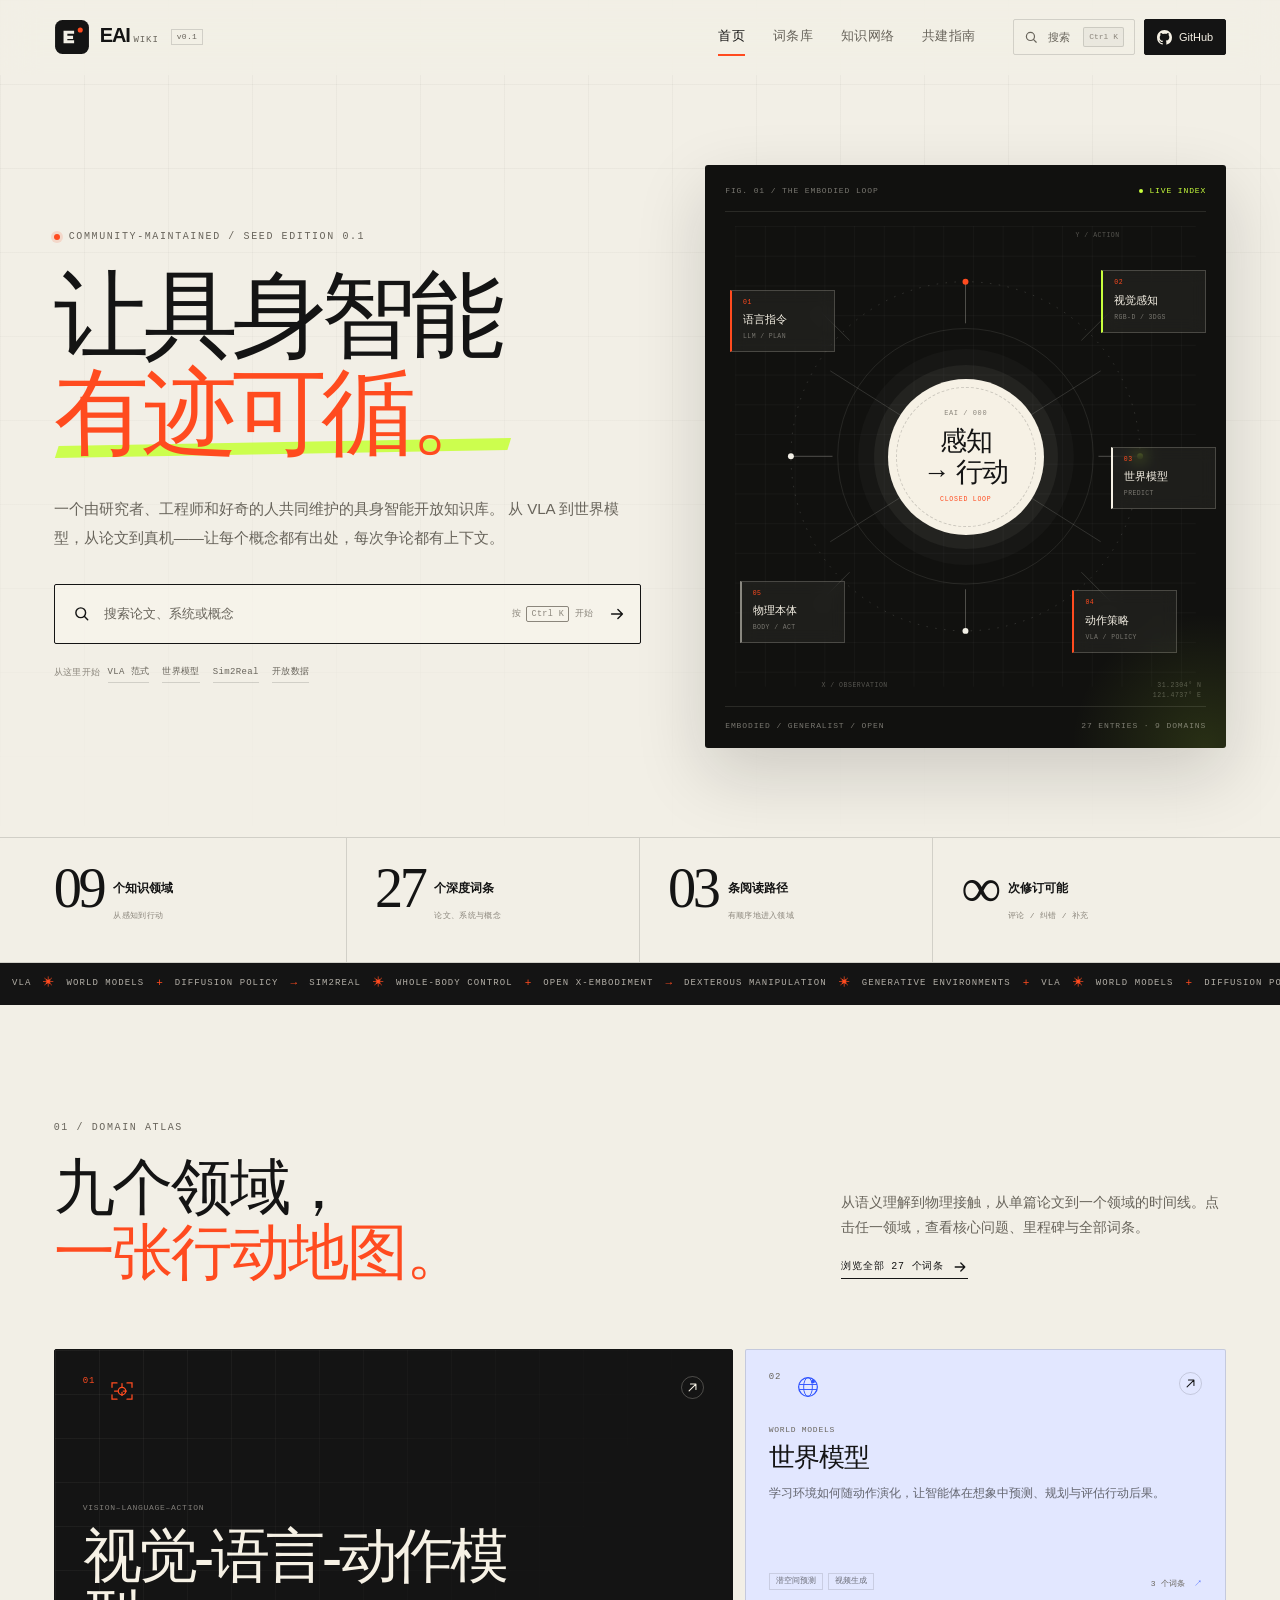
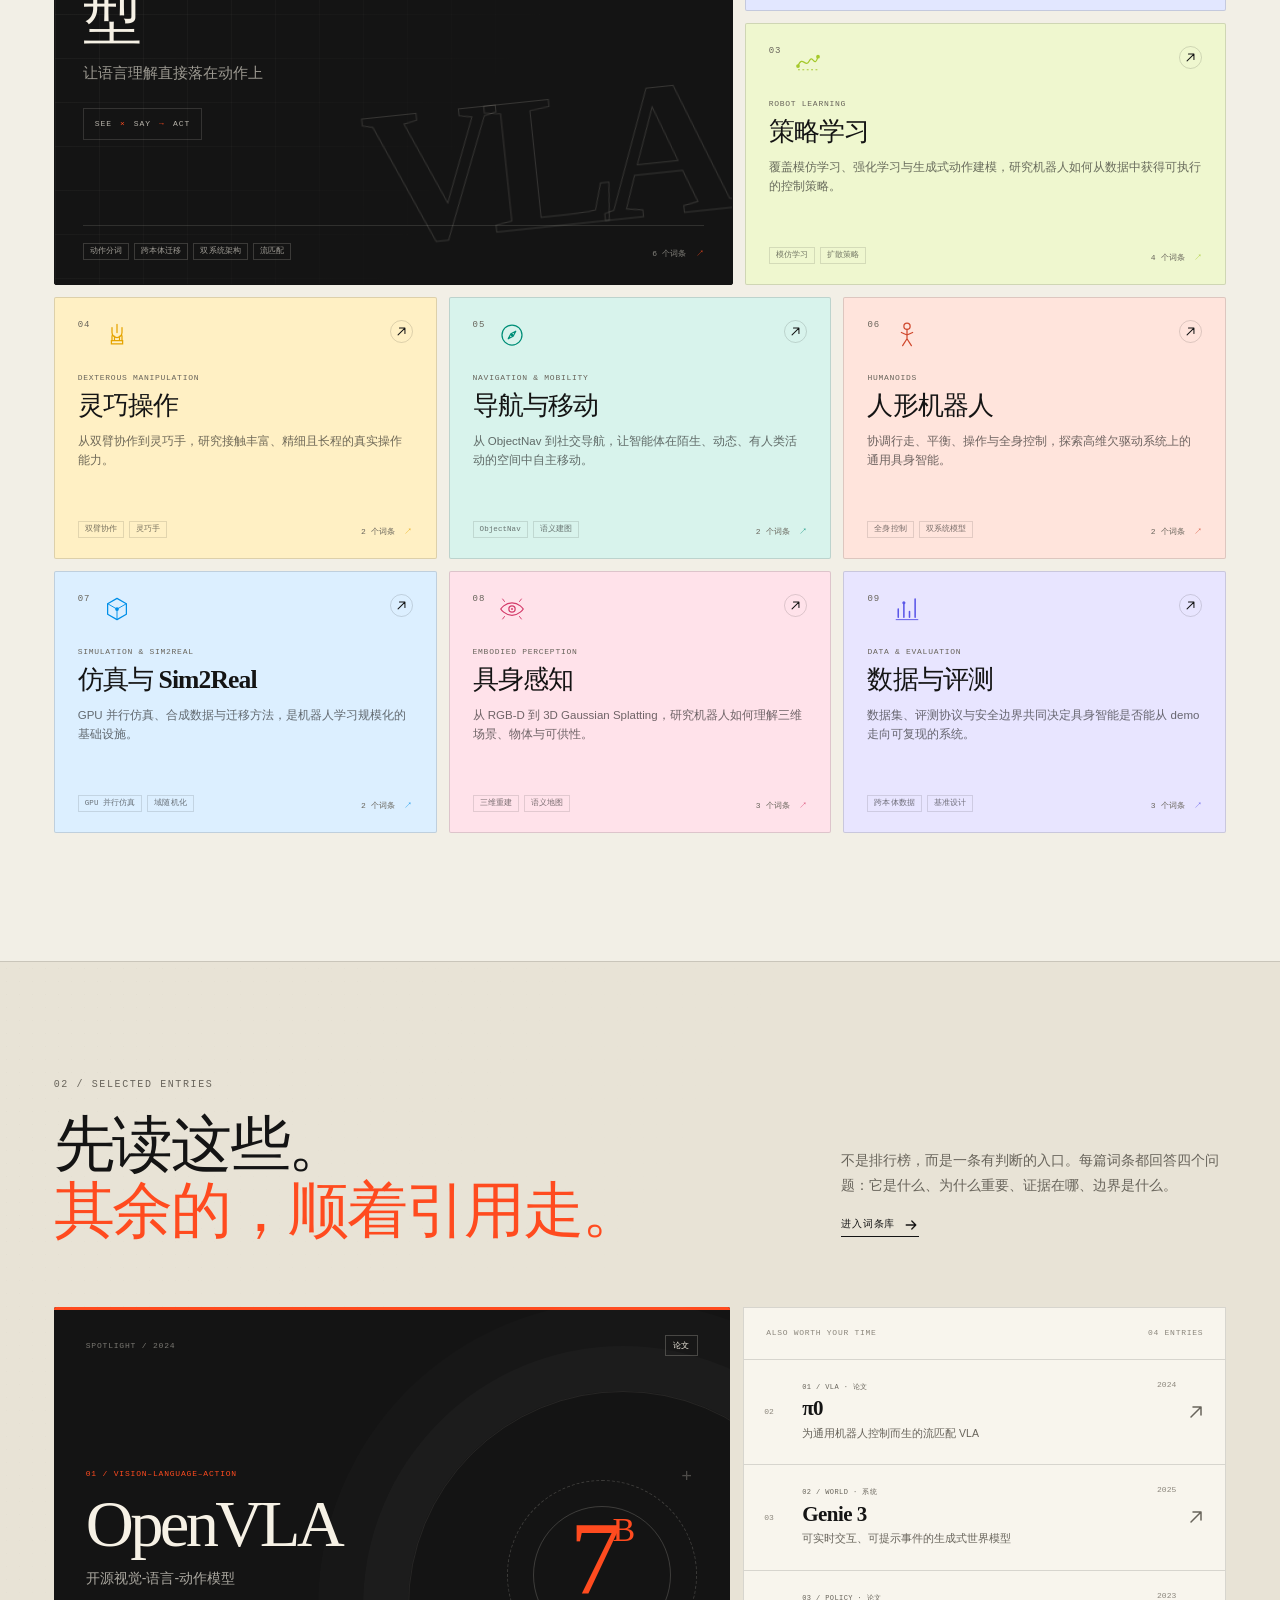
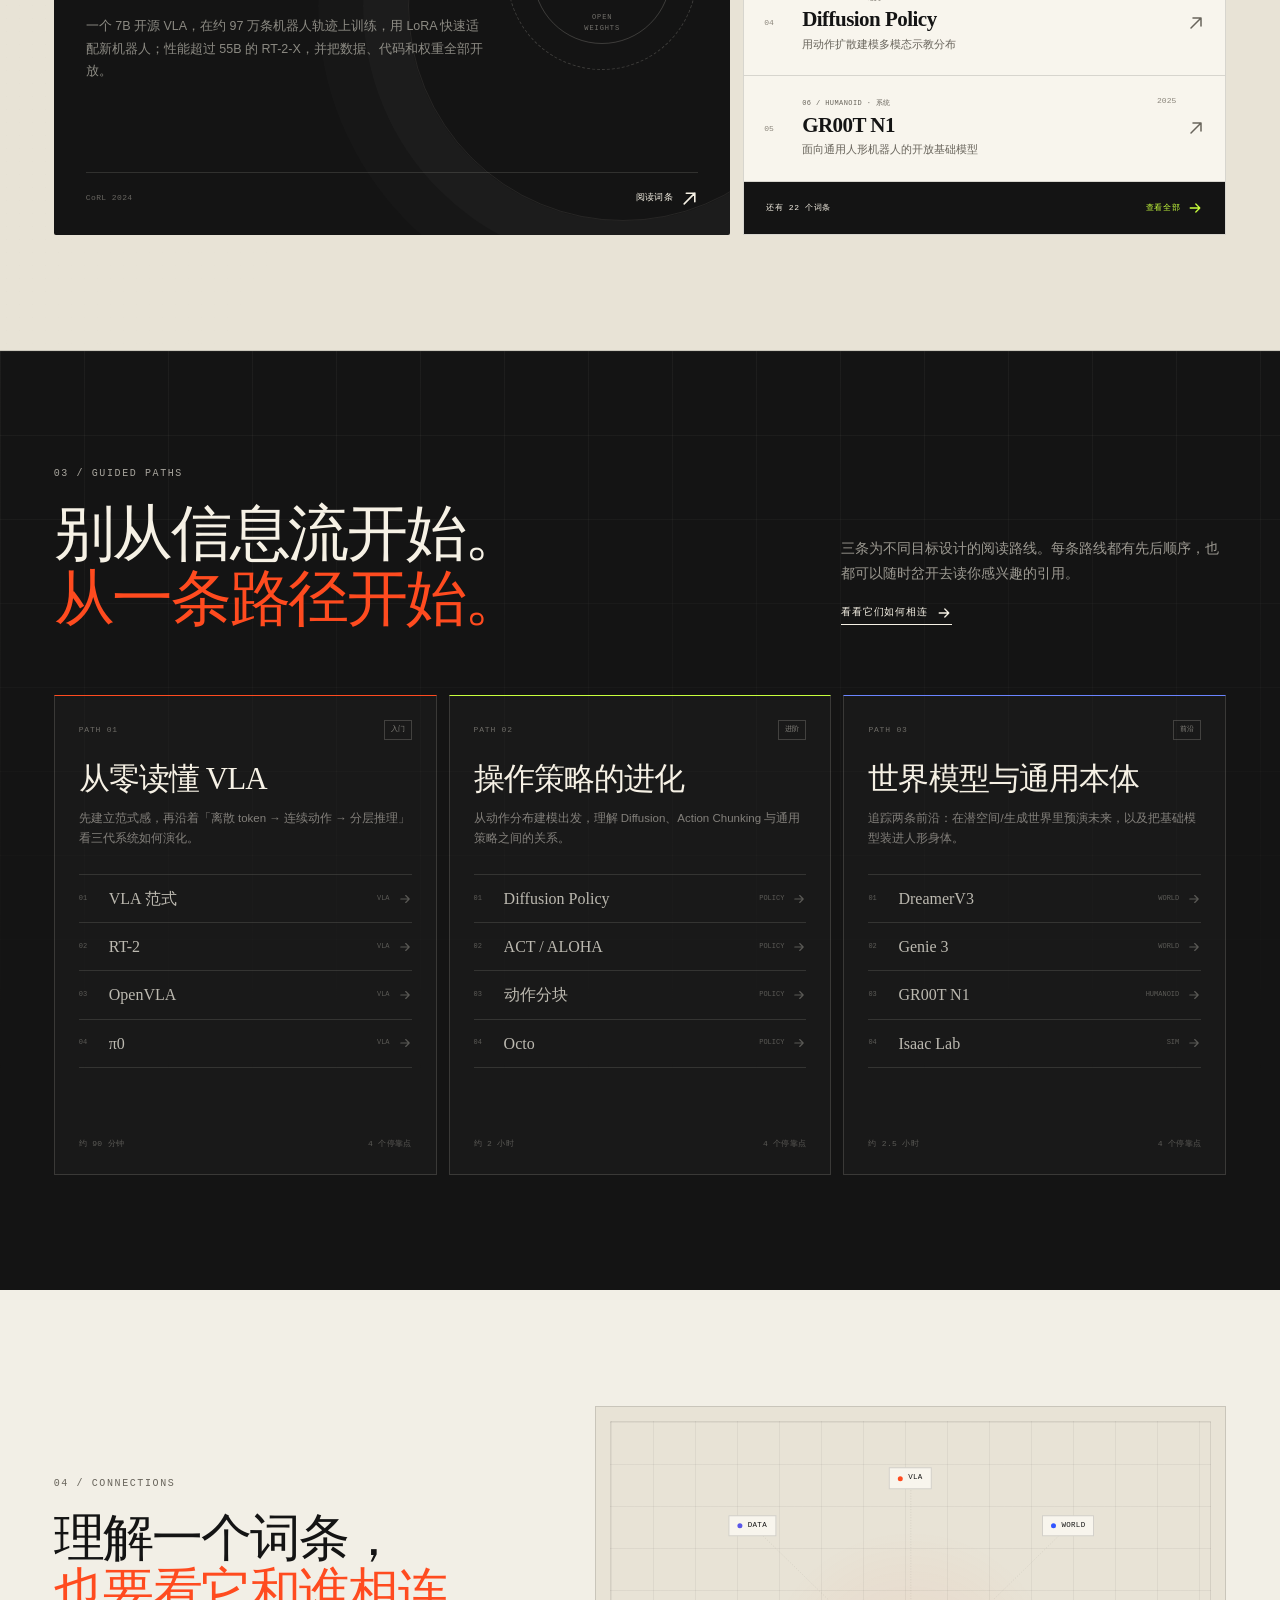
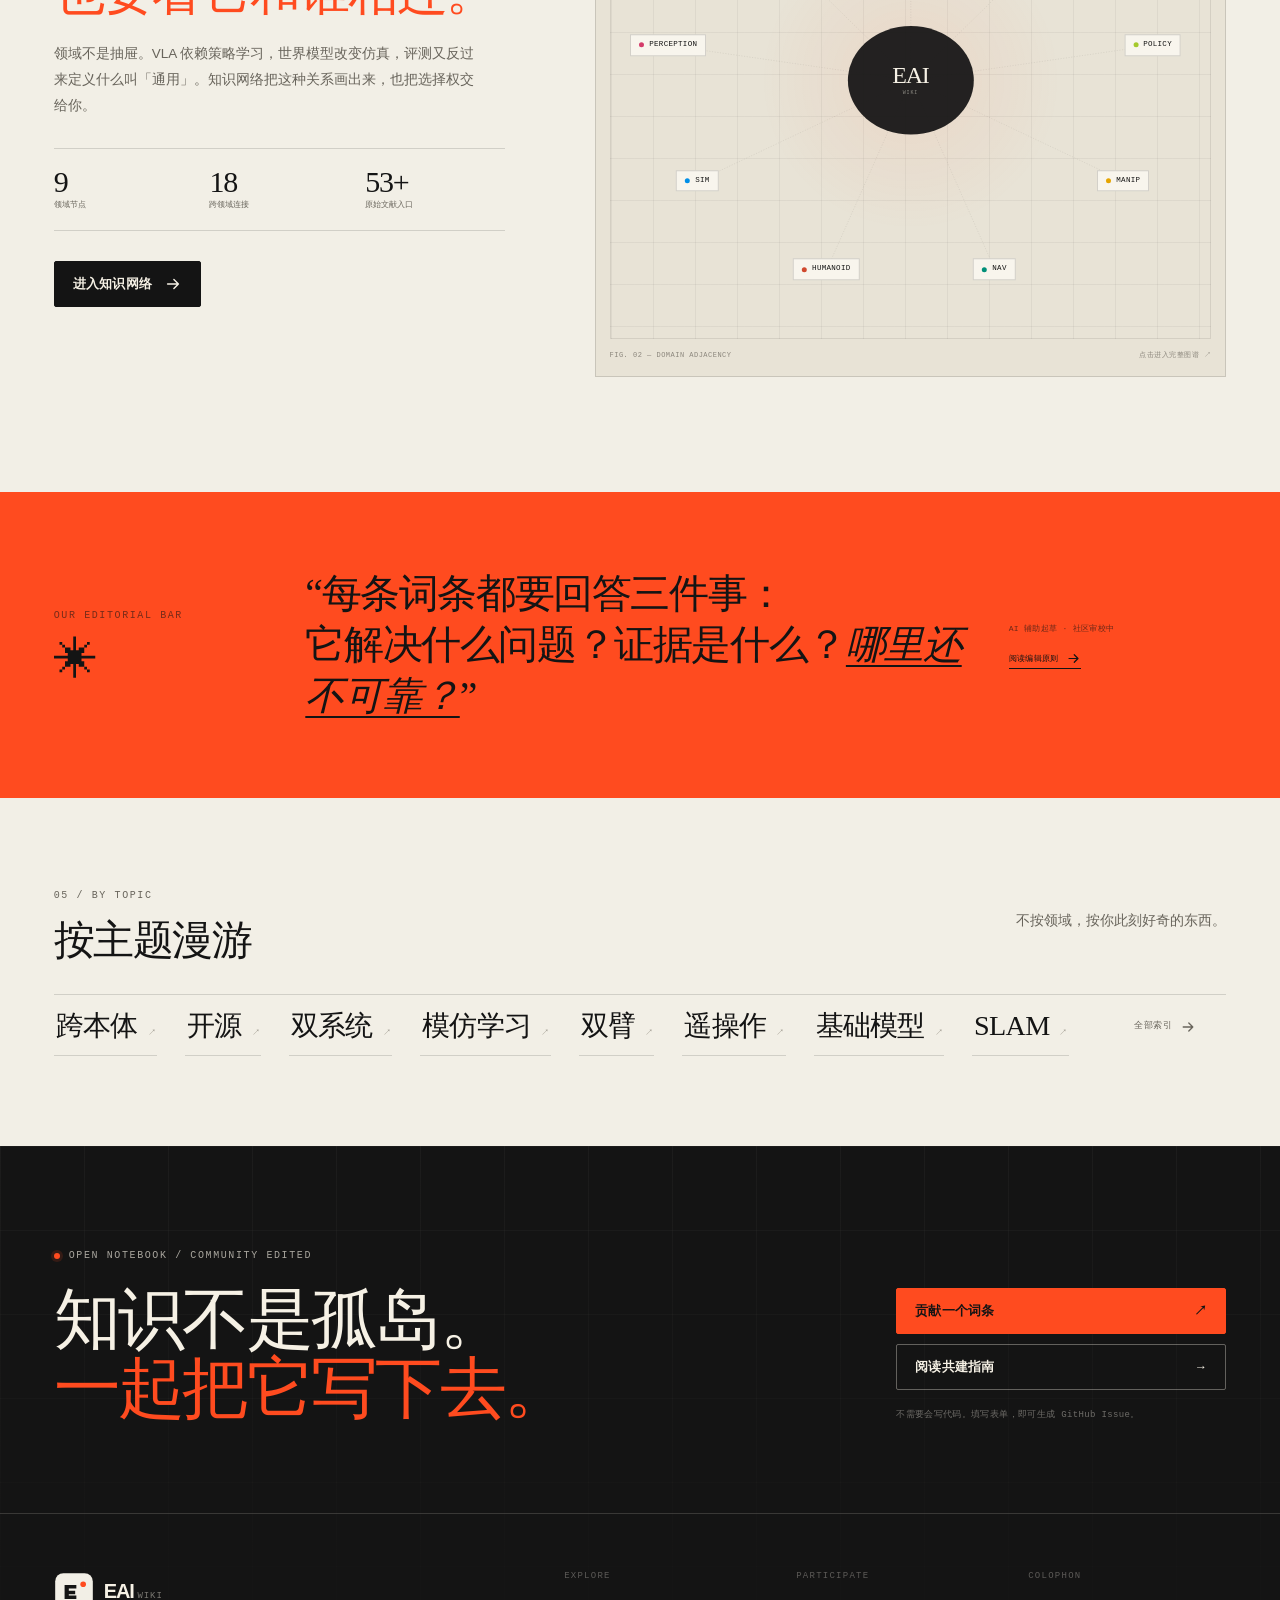
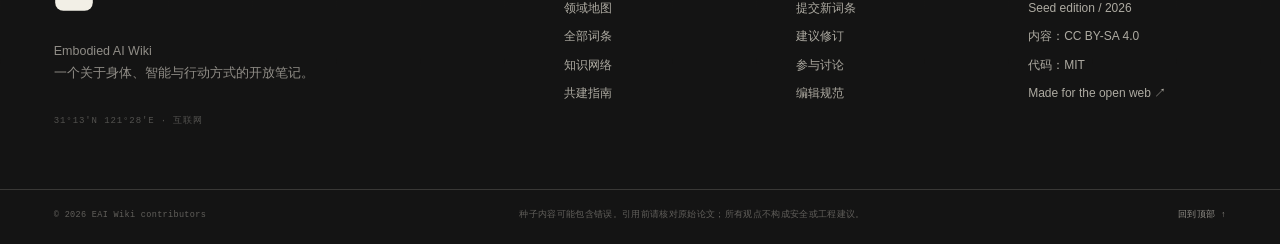
==== index.html @ d172a655 "feat: seed EAI Wiki with 27 embodied AI entries" ====
<!doctype html>
<html lang="zh-CN" class="no-js">
<head>
  <meta charset="utf-8">
  <meta name="viewport" content="width=device-width, initial-scale=1">
  <title>EAI Wiki · 具身智能开放知识库</title>
  <meta name="description" content="EAI Wiki 是一个由社区共建的具身智能知识库：领域地图、论文与系统词条、阅读路径、知识网络与开放讨论。">
  <meta name="author" content="EAI Wiki contributors">
  <meta name="theme-color" content="#f2efe6">
  <meta name="color-scheme" content="light">
  <meta property="og:type" content="website">
  <meta property="og:site_name" content="EAI Wiki">
  <meta property="og:locale" content="zh_CN">
  <meta property="og:title" content="EAI Wiki · 具身智能开放知识库">
  <meta property="og:description" content="从 VLA 到世界模型，从论文到真机。一个可搜索、可讨论、可共建的具身智能 Wiki。">
  <meta property="og:image" content="assets/img/og-cover.png">
  <meta name="twitter:card" content="summary_large_image">
  <meta name="twitter:title" content="EAI Wiki · 具身智能开放知识库">
  <meta name="twitter:description" content="从 VLA 到世界模型，从论文到真机。一个可搜索、可讨论、可共建的具身智能 Wiki。">
  <link rel="icon" href="assets/img/favicon.svg" type="image/svg+xml">
  <link rel="stylesheet" href="assets/css/styles.css">
  <script>document.documentElement.classList.replace('no-js', 'js');</script>
  <script type="application/ld+json">
    {
      "@context": "https://schema.org",
      "@type": "WebSite",
      "name": "EAI Wiki",
      "alternateName": "Embodied AI Wiki",
      "description": "一个由社区共建的具身智能开放知识库：领域地图、论文与系统词条、阅读路径、知识网络与开放讨论。",
      "inLanguage": "zh-CN"
    }
  </script>
</head>
<body>
  <a class="skip-link" href="#main">跳到主要内容</a>
  <div class="ambient-grid" aria-hidden="true"></div>

  <header class="site-header" id="site-header">
    <div class="header-inner">
      <a class="brand" href="#/" aria-label="EAI Wiki 首页">
        <span class="brand-mark" aria-hidden="true">
          <svg viewBox="0 0 34 34" fill="none">
            <rect x="1" y="1" width="32" height="32" rx="7" fill="#141414"/>
            <path d="M9 23V11h10v3h-6.4v1.9H18v3h-5.4V20H19v3H9Z" fill="#f2efe6"/>
            <circle cx="24.8" cy="10.4" r="2.4" fill="#ff4b1f"/>
          </svg>
        </span>
        <span class="brand-copy">
          <span class="brand-name">EAI</span>
          <span class="brand-sub">WIKI</span>
        </span>
        <span class="brand-version">v0.1</span>
      </a>

      <nav class="primary-nav" aria-label="主导航">
        <a href="#/" data-nav="home">首页</a>
        <a href="#/entries" data-nav="entries">词条库</a>
        <a href="#/graph" data-nav="graph">知识网络</a>
        <a href="#/contribute" data-nav="contribute">共建指南</a>
      </nav>

      <div class="header-actions">
        <button class="search-trigger" type="button" data-open-search aria-label="搜索，快捷键 Control K">
          <svg viewBox="0 0 20 20" fill="none" aria-hidden="true"><circle cx="8.6" cy="8.6" r="5.4" stroke="currentColor" stroke-width="1.6"/><path d="m12.8 12.8 3.5 3.5" stroke="currentColor" stroke-width="1.6" stroke-linecap="round"/></svg>
          <span>搜索</span>
          <kbd>Ctrl K</kbd>
        </button>
        <a class="header-github js-repo-link" href="#/contribute" target="_blank" rel="noopener" aria-label="在 GitHub 上参与共建">
          <svg viewBox="0 0 16 16" aria-hidden="true"><path fill="currentColor" d="M8 0C3.58 0 0 3.58 0 8a8 8 0 0 0 5.47 7.59c.4.07.55-.17.55-.38v-1.33c-2.23.48-2.7-1.07-2.7-1.07-.36-.93-.89-1.18-.89-1.18-.73-.5.06-.49.06-.49.81.06 1.23.83 1.23.83.72 1.23 1.88.87 2.34.67.07-.52.28-.87.51-1.07-1.78-.2-3.65-.89-3.65-3.95 0-.87.31-1.59.82-2.15-.08-.2-.36-1.02.08-2.12 0 0 .67-.21 2.2.82A7.66 7.66 0 0 1 8 3.87c.68 0 1.36.09 2 .27 1.53-1.03 2.2-.82 2.2-.82.44 1.1.16 1.92.08 2.12.51.56.82 1.28.82 2.15 0 3.07-1.88 3.75-3.67 3.95.29.25.54.73.54 1.48v2.19c0 .21.15.46.55.38A8 8 0 0 0 16 8c0-4.42-3.58-8-8-8Z"/></svg>
          <span class="header-github-label">GitHub</span>
        </a>
        <button class="menu-toggle" type="button" aria-label="打开菜单" aria-expanded="false" aria-controls="mobile-menu" data-menu-toggle>
          <span></span><span></span>
        </button>
      </div>
    </div>
  </header>

  <div class="mobile-menu" id="mobile-menu" hidden>
    <nav aria-label="移动端导航">
      <a href="#/" data-nav="home"><span>01</span>首页</a>
      <a href="#/entries" data-nav="entries"><span>02</span>词条库</a>
      <a href="#/graph" data-nav="graph"><span>03</span>知识网络</a>
      <a href="#/contribute" data-nav="contribute"><span>04</span>共建指南</a>
    </nav>
    <div class="mobile-menu-foot">
      <p>一个开放的具身智能知识库。评论、修订、补充，都是贡献。</p>
      <button class="button button--dark" type="button" data-open-search>搜索全部词条 <span>Ctrl K</span></button>
    </div>
  </div>

  <main id="main" tabindex="-1">
    <div class="app-loading">
      <span class="loading-mark"></span>
      <p>正在整理知识图谱…</p>
    </div>
  </main>

  <footer class="site-footer">
    <div class="footer-cta wrap">
      <div class="footer-cta-copy">
        <p class="eyebrow eyebrow--light"><span class="eyebrow-dot"></span> OPEN NOTEBOOK / COMMUNITY EDITED</p>
        <h2>知识不是孤岛。<br><em>一起把它写下去。</em></h2>
      </div>
      <div class="footer-cta-actions">
        <button class="button button--orange" type="button" data-open-contribute>贡献一个词条 <span class="arrow">↗</span></button>
        <a class="button button--ghost-light" href="#/contribute">阅读共建指南 <span class="arrow">→</span></a>
        <p class="footer-note">不需要会写代码。填写表单，即可生成 GitHub Issue。</p>
      </div>
    </div>

    <div class="footer-main wrap">
      <div class="footer-brand">
        <a class="brand brand--footer" href="#/" aria-label="EAI Wiki 首页">
          <span class="brand-mark" aria-hidden="true">
            <svg viewBox="0 0 34 34" fill="none">
              <rect x="1" y="1" width="32" height="32" rx="7" fill="#f2efe6"/>
              <path d="M9 23V11h10v3h-6.4v1.9H18v3h-5.4V20H19v3H9Z" fill="#141414"/>
              <circle cx="24.8" cy="10.4" r="2.4" fill="#ff4b1f"/>
            </svg>
          </span>
          <span class="brand-copy"><span class="brand-name">EAI</span><span class="brand-sub">WIKI</span></span>
        </a>
        <p>Embodied AI Wiki<br>一个关于身体、智能与行动方式的开放笔记。</p>
        <p class="footer-coords">31°13′N 121°28′E · 互联网</p>
      </div>
      <div class="footer-columns">
        <div>
          <h3>Explore</h3>
          <a href="#/">领域地图</a>
          <a href="#/entries">全部词条</a>
          <a href="#/graph">知识网络</a>
          <a href="#/contribute">共建指南</a>
        </div>
        <div>
          <h3>Participate</h3>
          <a href="#/contribute" data-issue="entry">提交新词条</a>
          <a href="#/contribute" data-issue="fix">建议修订</a>
          <a href="#" class="js-discussion-link">参与讨论</a>
          <a href="CONTRIBUTING.md" class="js-repo-file" data-file="CONTRIBUTING.md">编辑规范</a>
        </div>
        <div>
          <h3>Colophon</h3>
          <span>Seed edition / 2026</span>
          <span>内容：CC BY-SA 4.0</span>
          <span>代码：MIT</span>
          <a href="https://github.com" target="_blank" rel="noopener">Made for the open web ↗</a>
        </div>
      </div>
    </div>

    <div class="footer-bottom wrap">
      <span>© 2026 EAI Wiki contributors</span>
      <span class="footer-disclaimer">种子内容可能包含错误。引用前请核对原始论文；所有观点不构成安全或工程建议。</span>
      <a href="#main" class="back-to-top" data-back-to-top>回到顶部 ↑</a>
    </div>
  </footer>

  <dialog class="modal search-modal" id="search-dialog" aria-labelledby="search-title">
    <div class="search-shell">
      <div class="search-topline">
        <span class="mono">SEARCH / EAI WIKI</span>
        <button class="icon-close" type="button" data-close-search aria-label="关闭搜索">ESC</button>
      </div>
      <h2 id="search-title" class="sr-only">搜索词条</h2>
      <div class="search-field">
        <svg viewBox="0 0 24 24" fill="none" aria-hidden="true"><circle cx="10.5" cy="10.5" r="6.5" stroke="currentColor" stroke-width="1.7"/><path d="m15.6 15.6 4.4 4.4" stroke="currentColor" stroke-width="1.7" stroke-linecap="round"/></svg>
        <input id="search-input" type="search" autocomplete="off" spellcheck="false" placeholder="搜索领域、论文、系统或概念…" aria-describedby="search-help">
        <span class="search-count" id="search-count" aria-live="polite"></span>
      </div>
      <div class="search-body">
        <div class="search-results" id="search-results"></div>
      </div>
      <div class="search-hints" id="search-help">
        <span><kbd>↑</kbd><kbd>↓</kbd> 选择</span>
        <span><kbd>Enter</kbd> 打开</span>
        <span><kbd>Esc</kbd> 关闭</span>
        <span class="search-hint-right">共 <b id="search-total">0</b> 个词条</span>
      </div>
    </div>
  </dialog>

  <dialog class="modal form-modal" id="contribute-dialog" aria-labelledby="contribute-modal-title">
    <div class="form-shell" id="contribute-shell"></div>
  </dialog>

  <dialog class="modal citation-modal" id="citation-dialog" aria-labelledby="citation-title">
    <div class="citation-shell" id="citation-shell"></div>
  </dialog>

  <div class="toast-region" id="toast-region" aria-live="polite" aria-atomic="true"></div>

  <noscript>
    <div class="noscript-bar">这个站点需要 JavaScript 才能浏览词条与搜索。请在浏览器设置中启用 JavaScript。</div>
  </noscript>

  <script src="assets/js/config.js" defer></script>
  <script src="assets/js/data.js" defer></script>
  <script src="assets/js/app.js" defer></script>
</body>
</html>
---- assets/css/styles.css ----
/* ==========================================================================
   EAI Wiki
   A warm, editorial interface for a technical, living knowledge base.
   ========================================================================== */

:root {
  --paper: #f2efe6;
  --paper-raised: #f8f5ed;
  --paper-deep: #e8e3d6;
  --cream: #f6f1e5;
  --ink: #141414;
  --ink-soft: #22221f;
  --muted: #68645b;
  --muted-light: #8b867c;
  --line: rgba(20, 20, 20, 0.14);
  --line-strong: rgba(20, 20, 20, 0.28);
  --line-light: rgba(246, 241, 229, 0.16);
  --orange: #ff4b1f;
  --orange-deep: #d93b13;
  --lime: #c8ff3d;
  --blue: #3155ff;
  --red: #d43b35;
  --max: 1440px;
  --pad: clamp(20px, 4.2vw, 64px);
  --serif: "Iowan Old Style", "Baskerville", "Palatino Linotype", "Songti SC", "STZhongsong", "SimSun", "Noto Serif SC", Georgia, serif;
  --sans: "Inter", "SF Pro Text", "PingFang SC", "Hiragino Sans GB", "Microsoft YaHei", "Noto Sans SC", sans-serif;
  --mono: "SFMono-Regular", "Cascadia Code", "Roboto Mono", "Liberation Mono", Consolas, monospace;
  --ease: cubic-bezier(0.2, 0.68, 0.25, 1);
}

*,
*::before,
*::after { box-sizing: border-box; }

html {
  scroll-behavior: smooth;
  -webkit-text-size-adjust: 100%;
}

body {
  margin: 0;
  background: var(--paper);
  color: var(--ink);
  font-family: var(--sans);
  font-size: 15px;
  line-height: 1.7;
  -webkit-font-smoothing: antialiased;
  text-rendering: optimizeLegibility;
  overflow-x: hidden;
}

body.is-locked { overflow: hidden; }

::selection { background: var(--orange); color: var(--cream); }

a {
  color: inherit;
  text-decoration: none;
}

button,
input,
select,
textarea {
  font: inherit;
  color: inherit;
}

button { cursor: pointer; }

button,
a { -webkit-tap-highlight-color: transparent; }

img,
svg { display: block; }

figure,
blockquote,
dl,
dd { margin: 0; }

p { margin: 0; }

ul,
ol { margin: 0; padding: 0; }

h1, h2, h3, h4, h5, h6 {
  margin: 0;
  line-height: 1.08;
  font-weight: 600;
}

strong { font-weight: 650; }

:focus-visible {
  outline: 2px solid var(--orange);
  outline-offset: 4px;
}

.sr-only {
  position: absolute;
  width: 1px;
  height: 1px;
  padding: 0;
  margin: -1px;
  overflow: hidden;
  clip: rect(0, 0, 0, 0);
  white-space: nowrap;
  border: 0;
}

.skip-link {
  position: fixed;
  top: -80px;
  left: 20px;
  z-index: 300;
  background: var(--ink);
  color: var(--cream);
  padding: 12px 18px;
  font-size: 13px;
  transition: top 0.2s;
}
.skip-link:focus { top: 12px; }

.ambient-grid {
  position: fixed;
  inset: 0;
  z-index: -1;
  pointer-events: none;
  background-image:
    linear-gradient(to right, rgba(20, 20, 20, 0.034) 1px, transparent 1px),
    linear-gradient(to bottom, rgba(20, 20, 20, 0.034) 1px, transparent 1px);
  background-size: 84px 84px;
  -webkit-mask-image: linear-gradient(to bottom, #000 0%, rgba(0, 0, 0, 0.55) 55%, transparent 96%);
  mask-image: linear-gradient(to bottom, #000 0%, rgba(0, 0, 0, 0.55) 55%, transparent 96%);
}

.wrap {
  width: 100%;
  max-width: var(--max);
  margin: 0 auto;
  padding-left: var(--pad);
  padding-right: var(--pad);
}

.mono {
  font-family: var(--mono);
  font-size: 10px;
  line-height: 1.5;
  letter-spacing: 0.12em;
  text-transform: uppercase;
}

.eyebrow {
  display: flex;
  align-items: center;
  gap: 9px;
  font-family: var(--mono);
  font-size: 10px;
  line-height: 1.5;
  letter-spacing: 0.16em;
  text-transform: uppercase;
  color: var(--muted);
}
.eyebrow--light { color: rgba(246, 241, 229, 0.66); }

.eyebrow-dot {
  width: 6px;
  height: 6px;
  border-radius: 50%;
  background: var(--orange);
  box-shadow: 0 0 0 3px rgba(255, 75, 31, 0.14);
  animation: dot-pulse 2.8s ease-in-out infinite;
}

@keyframes dot-pulse {
  0%, 100% { box-shadow: 0 0 0 3px rgba(255, 75, 31, 0.12); }
  50% { box-shadow: 0 0 0 7px rgba(255, 75, 31, 0.02); }
}

.loading-mark {
  display: inline-block;
  width: 18px;
  height: 18px;
  border: 1.5px solid var(--line-strong);
  border-top-color: var(--orange);
  border-radius: 50%;
  animation: spin 0.8s linear infinite;
}
@keyframes spin { to { transform: rotate(360deg); } }

.app-loading {
  min-height: 65vh;
  display: flex;
  flex-direction: column;
  align-items: center;
  justify-content: center;
  gap: 14px;
  font-family: var(--mono);
  font-size: 10px;
  letter-spacing: 0.15em;
  text-transform: uppercase;
  color: var(--muted);
}

.noscript-bar {
  position: fixed;
  left: 0;
  right: 0;
  bottom: 0;
  z-index: 400;
  padding: 14px 20px;
  background: var(--orange);
  color: var(--ink);
  font-size: 13px;
  text-align: center;
}

/* --------------------------------------------------------------- typography */

.section {
  padding-top: clamp(76px, 9vw, 136px);
  padding-bottom: clamp(76px, 9vw, 136px);
}

.section-head {
  display: flex;
  align-items: flex-end;
  justify-content: space-between;
  gap: clamp(32px, 6vw, 96px);
  margin-bottom: clamp(36px, 5vw, 64px);
}

.section-title {
  margin-top: 20px;
  font-family: var(--serif);
  font-size: clamp(38px, 4.8vw, 70px);
  font-weight: 500;
  line-height: 1.06;
  letter-spacing: -0.038em;
}
.section-title em {
  font-style: normal;
  color: var(--orange);
}
.section-title--small {
  margin-top: 16px;
  font-size: clamp(34px, 3.2vw, 48px);
}

.section-aside {
  flex: 0 1 385px;
  padding-bottom: 6px;
  color: var(--muted);
  font-size: 13.5px;
  line-height: 1.85;
}
.section-aside p + .text-link { margin-top: 18px; }
.section-aside--inline { flex-basis: auto; padding-bottom: 8px; }

.section-head--light { color: var(--cream); }
.section-head--light .section-aside { color: rgba(246, 241, 229, 0.6); }
.section-head--compact {
  align-items: center;
  margin-bottom: 32px;
}

.prose {
  color: #34332f;
  font-size: 15.5px;
  line-height: 1.95;
}
.prose--large {
  font-size: clamp(16px, 1.35vw, 18px);
  line-height: 1.95;
  color: #2b2a26;
}
.prose p + p { margin-top: 1.45em; }
.prose strong { color: var(--ink); background: linear-gradient(transparent 62%, rgba(255, 75, 31, 0.12) 62%); }

/* ------------------------------------------------------------------ buttons */

.button {
  display: inline-flex;
  align-items: center;
  justify-content: center;
  gap: 12px;
  min-height: 46px;
  padding: 11px 18px;
  border: 1px solid var(--ink);
  border-radius: 2px;
  background: transparent;
  color: var(--ink);
  font-size: 12.5px;
  font-weight: 600;
  line-height: 1.2;
  letter-spacing: 0.015em;
  white-space: nowrap;
  transition: background 0.25s var(--ease), color 0.25s var(--ease), border-color 0.25s var(--ease), transform 0.25s var(--ease);
}
.button svg { width: 18px; height: 18px; flex: 0 0 auto; transition: transform 0.25s var(--ease); }
.button:hover { transform: translateY(-2px); }
.button:hover svg { transform: translateX(3px); }
.button--dark {
  background: var(--ink);
  border-color: var(--ink);
  color: var(--cream);
}
.button--dark:hover { background: #2b2b27; }
.button--orange {
  background: var(--orange);
  border-color: var(--orange);
  color: var(--ink);
}
.button--orange:hover { background: #ff643d; border-color: #ff643d; }
.button--outline { border-color: var(--line-strong); }
.button--outline:hover { background: var(--ink); color: var(--cream); border-color: var(--ink); }
.button--ghost-light {
  color: var(--cream);
  border-color: rgba(246, 241, 229, 0.35);
}
.button--ghost-light:hover { background: var(--cream); color: var(--ink); border-color: var(--cream); }

.text-link,
.text-button {
  display: inline-flex;
  align-items: center;
  gap: 8px;
  padding: 0 0 3px;
  border: 0;
  border-bottom: 1px solid currentColor;
  background: transparent;
  color: var(--ink);
  font-family: var(--mono);
  font-size: 10px;
  line-height: 1.6;
  letter-spacing: 0.08em;
  text-transform: uppercase;
  transition: color 0.2s, gap 0.2s;
}
.text-link svg,
.text-button svg { width: 16px; height: 16px; }
.text-link:hover,
.text-button:hover { color: var(--orange); gap: 12px; }
.text-link--light { color: var(--cream); }
.text-link--light:hover { color: var(--lime); }

.status-dot {
  display: inline-block;
  width: 6px;
  height: 6px;
  margin-right: 6px;
  border-radius: 50%;
  background: #6b9e3f;
  vertical-align: 1px;
}

/* ------------------------------------------------------------------- header */

.site-header {
  position: sticky;
  top: 0;
  z-index: 80;
  border-bottom: 1px solid transparent;
  background: rgba(242, 239, 230, 0.82);
  -webkit-backdrop-filter: blur(18px) saturate(1.2);
  backdrop-filter: blur(18px) saturate(1.2);
  transition: border-color 0.25s, background 0.25s;
}
.site-header.is-scrolled {
  border-bottom-color: var(--line);
  background: rgba(242, 239, 230, 0.94);
}

.header-inner {
  max-width: 1580px;
  height: 74px;
  margin: 0 auto;
  padding: 0 var(--pad);
  display: flex;
  align-items: center;
  gap: 24px;
}

.brand {
  display: inline-flex;
  align-items: center;
  gap: 10px;
  flex: 0 0 auto;
}
.brand-mark {
  width: 36px;
  height: 36px;
  flex: 0 0 auto;
  transition: transform 0.35s var(--ease);
}
.brand:hover .brand-mark { transform: rotate(-6deg) scale(1.03); }
.brand-mark svg { width: 100%; height: 100%; }
.brand-copy {
  display: inline-flex;
  align-items: baseline;
  gap: 4px;
}
.brand-name {
  font-size: 20px;
  font-weight: 750;
  line-height: 1;
  letter-spacing: -0.06em;
}
.brand-sub {
  font-family: var(--mono);
  font-size: 9px;
  letter-spacing: 0.1em;
  color: var(--muted);
}
.brand-version {
  margin-left: 2px;
  padding: 3px 5px;
  border: 1px solid var(--line);
  font-family: var(--mono);
  font-size: 8px;
  line-height: 1;
  letter-spacing: 0.04em;
  color: var(--muted);
}

.primary-nav {
  display: flex;
  align-items: center;
  gap: clamp(16px, 2.2vw, 32px);
  margin-left: auto;
}
.primary-nav a {
  position: relative;
  padding: 26px 0;
  font-size: 12.5px;
  font-weight: 520;
  letter-spacing: 0.02em;
  color: var(--muted);
  transition: color 0.2s;
}
.primary-nav a::after {
  content: "";
  position: absolute;
  left: 0;
  right: 100%;
  bottom: 18px;
  height: 2px;
  background: var(--orange);
  transition: right 0.25s var(--ease);
}
.primary-nav a:hover { color: var(--ink); }
.primary-nav a.is-active { color: var(--ink); }
.primary-nav a.is-active::after { right: 0; }

.header-actions {
  display: flex;
  align-items: center;
  gap: 9px;
  margin-left: 14px;
}

.search-trigger {
  display: inline-flex;
  align-items: center;
  gap: 9px;
  height: 36px;
  padding: 0 10px;
  border: 1px solid var(--line);
  border-radius: 2px;
  background: transparent;
  font-size: 11px;
  font-weight: 520;
  color: var(--muted);
  transition: border-color 0.2s, background 0.2s, color 0.2s;
}
.search-trigger:hover { border-color: var(--line-strong); background: var(--paper-raised); color: var(--ink); }
.search-trigger svg { width: 15px; height: 15px; }
.search-trigger kbd {
  margin-left: 4px;
  padding: 2px 5px;
  border: 1px solid var(--line);
  border-radius: 2px;
  background: rgba(20, 20, 20, 0.03);
  font-family: var(--mono);
  font-size: 8px;
  color: var(--muted-light);
}

.header-github {
  display: inline-flex;
  align-items: center;
  gap: 7px;
  height: 36px;
  padding: 0 12px;
  border: 1px solid var(--ink);
  border-radius: 2px;
  background: var(--ink);
  color: var(--cream);
  font-size: 11px;
  transition: background 0.2s, transform 0.2s;
}
.header-github:hover { background: #30302b; transform: translateY(-1px); }
.header-github svg { width: 15px; height: 15px; }

.menu-toggle {
  display: none;
  width: 38px;
  height: 36px;
  padding: 0;
  border: 1px solid var(--line);
  background: transparent;
}
.menu-toggle span {
  display: block;
  width: 16px;
  height: 1px;
  margin: 4px auto;
  background: var(--ink);
  transition: transform 0.2s;
}

.mobile-menu {
  position: fixed;
  inset: 74px 0 0;
  z-index: 70;
  display: flex;
  flex-direction: column;
  justify-content: space-between;
  padding: clamp(28px, 6vw, 64px);
  padding-bottom: 38px;
  background: var(--paper);
  overflow-y: auto;
  animation: view-in 0.3s ease both;
}
.mobile-menu[hidden] { display: none; }
.mobile-menu nav { display: flex; flex-direction: column; }
.mobile-menu nav a {
  display: flex;
  align-items: baseline;
  gap: 18px;
  padding: 18px 0;
  border-bottom: 1px solid var(--line);
  font-family: var(--serif);
  font-size: clamp(34px, 9vw, 48px);
  line-height: 1.1;
  letter-spacing: -0.035em;
}
.mobile-menu nav a span {
  font-family: var(--mono);
  font-size: 9px;
  letter-spacing: 0.1em;
  color: var(--orange);
}
.mobile-menu nav a.is-active { color: var(--orange); }
.mobile-menu-foot { padding-top: 40px; }
.mobile-menu-foot p {
  max-width: 330px;
  margin-bottom: 18px;
  color: var(--muted);
  font-size: 13px;
}
.mobile-menu-foot .button { width: 100%; justify-content: space-between; }

/* ------------------------------------------------------------------- footer */

.site-footer {
  position: relative;
  margin-top: 0;
  background: var(--ink);
  color: var(--cream);
  overflow: hidden;
}
.site-footer::before {
  content: "";
  position: absolute;
  inset: 0;
  pointer-events: none;
  background-image:
    linear-gradient(to right, rgba(246, 241, 229, 0.04) 1px, transparent 1px),
    linear-gradient(to bottom, rgba(246, 241, 229, 0.04) 1px, transparent 1px);
  background-size: 84px 84px;
  -webkit-mask-image: linear-gradient(to bottom, #000, transparent 78%);
  mask-image: linear-gradient(to bottom, #000, transparent 78%);
}

.footer-cta {
  position: relative;
  display: flex;
  align-items: flex-end;
  justify-content: space-between;
  gap: 60px;
  padding-top: clamp(70px, 8vw, 120px);
  padding-bottom: clamp(56px, 7vw, 92px);
  border-bottom: 1px solid var(--line-light);
}
.footer-cta h2 {
  margin-top: 22px;
  font-family: var(--serif);
  font-size: clamp(40px, 5.2vw, 76px);
  font-weight: 500;
  line-height: 1.04;
  letter-spacing: -0.04em;
}
.footer-cta h2 em {
  color: var(--orange);
  font-style: normal;
}
.footer-cta-actions {
  width: min(100%, 330px);
  display: flex;
  flex-direction: column;
  gap: 10px;
}
.footer-cta-actions .button { justify-content: space-between; }
.footer-note {
  margin-top: 8px;
  font-family: var(--mono);
  font-size: 9px;
  line-height: 1.7;
  letter-spacing: 0.04em;
  color: rgba(246, 241, 229, 0.4);
}

.footer-main {
  position: relative;
  display: grid;
  grid-template-columns: 1.3fr 2fr;
  gap: 80px;
  padding-top: 58px;
  padding-bottom: 60px;
}
.brand--footer .brand-mark { width: 40px; height: 40px; }
.brand--footer .brand-name { color: var(--cream); }
.brand--footer .brand-sub { color: rgba(246, 241, 229, 0.45); }
.footer-brand > p {
  margin-top: 20px;
  color: rgba(246, 241, 229, 0.55);
  font-size: 12.5px;
  line-height: 1.8;
}
.footer-brand .footer-coords {
  margin-top: 28px;
  font-family: var(--mono);
  font-size: 9px;
  letter-spacing: 0.1em;
  color: rgba(246, 241, 229, 0.28);
}
.footer-columns {
  display: grid;
  grid-template-columns: repeat(3, 1fr);
  gap: 34px;
}
.footer-columns h3 {
  margin-bottom: 16px;
  font-family: var(--mono);
  font-size: 9px;
  font-weight: 500;
  letter-spacing: 0.14em;
  text-transform: uppercase;
  color: rgba(246, 241, 229, 0.32);
}
.footer-columns a,
.footer-columns span {
  display: block;
  margin-top: 8px;
  color: rgba(246, 241, 229, 0.68);
  font-size: 12px;
  transition: color 0.2s;
}
.footer-columns a:hover { color: var(--orange); }
.footer-bottom {
  position: relative;
  display: flex;
  align-items: center;
  justify-content: space-between;
  gap: 30px;
  padding-top: 18px;
  padding-bottom: 22px;
  border-top: 1px solid var(--line-light);
  font-family: var(--mono);
  font-size: 8.5px;
  letter-spacing: 0.04em;
  color: rgba(246, 241, 229, 0.34);
}
.footer-disclaimer { text-align: center; }
.back-to-top { color: rgba(246, 241, 229, 0.55); white-space: nowrap; }
.back-to-top:hover { color: var(--cream); }

/* --------------------------------------------------------------------- home */

.view {
  animation: view-in 0.45s var(--ease) both;
}
@keyframes view-in {
  from { opacity: 0; transform: translateY(7px); }
  to { opacity: 1; transform: translateY(0); }
}

.reveal {
  animation: reveal-up 0.8s var(--ease) both;
  animation-delay: var(--delay, 0ms);
}
@keyframes reveal-up {
  from { opacity: 0; transform: translateY(18px); }
  to { opacity: 1; transform: translateY(0); }
}

.hero {
  position: relative;
  display: grid;
  grid-template-columns: minmax(0, 1.06fr) minmax(410px, 0.94fr);
  align-items: center;
  gap: clamp(38px, 5vw, 78px);
  min-height: 690px;
  padding-top: clamp(58px, 7vw, 100px);
  padding-bottom: clamp(62px, 7vw, 104px);
}

.hero-copy { position: relative; z-index: 2; }
.hero-eyebrow { margin-bottom: 26px; }

.hero-title {
  font-family: var(--serif);
  font-size: clamp(58px, 7.4vw, 112px);
  font-weight: 500;
  line-height: 0.99;
  letter-spacing: -0.062em;
  text-wrap: balance;
}
.hero-title span,
.hero-title em { display: block; }
.hero-title em {
  position: relative;
  z-index: 0;
  width: fit-content;
  margin-top: 3px;
  color: var(--orange);
  font-style: normal;
}
.hero-title em::after {
  content: "";
  position: absolute;
  z-index: -1;
  left: 1%;
  right: -2%;
  bottom: 7%;
  height: 12px;
  background: var(--lime);
  transform: skewX(-18deg) rotate(-1deg);
  opacity: 0.9;
}

.hero-lede {
  max-width: 590px;
  margin-top: clamp(24px, 3vw, 34px);
  color: var(--muted);
  font-size: clamp(14px, 1.18vw, 16px);
  line-height: 1.9;
}

.hero-search {
  display: flex;
  align-items: center;
  gap: 13px;
  width: min(100%, 590px);
  min-height: 60px;
  margin-top: 32px;
  padding: 8px 14px 8px 18px;
  border: 1px solid var(--ink);
  border-radius: 2px;
  background: rgba(248, 245, 237, 0.6);
  color: var(--ink);
  text-align: left;
  transition: background 0.25s, color 0.25s, border-color 0.25s;
}
.hero-search:hover { background: var(--ink); color: var(--cream); border-color: var(--ink); }
.hero-search-icon svg { width: 18px; height: 18px; }
.hero-search-placeholder {
  flex: 1;
  font-size: 13px;
  color: var(--muted);
  transition: color 0.25s;
}
.hero-search:hover .hero-search-placeholder { color: rgba(246, 241, 229, 0.65); }
.hero-search-hint {
  font-family: var(--mono);
  font-size: 8.5px;
  letter-spacing: 0.04em;
  color: var(--muted-light);
  white-space: nowrap;
}
.hero-search-hint kbd {
  padding: 2px 4px;
  border: 1px solid currentColor;
  border-radius: 2px;
}
.hero-search:hover .hero-search-hint { color: rgba(246, 241, 229, 0.5); }
.hero-search-arrow { margin-left: 2px; }
.hero-search-arrow svg { width: 18px; height: 18px; }

.hero-trending {
  display: flex;
  flex-wrap: wrap;
  align-items: center;
  gap: 8px 0;
  margin-top: 21px;
  font-family: var(--mono);
  font-size: 9px;
  letter-spacing: 0.04em;
  color: var(--muted-light);
}
.hero-trending > span { margin-right: 7px; text-transform: uppercase; }
.hero-trending a {
  position: relative;
  margin-right: 13px;
  padding-bottom: 1px;
  border-bottom: 1px solid var(--line);
  color: var(--muted);
  transition: color 0.2s, border-color 0.2s;
}
.hero-trending a:hover { color: var(--orange); border-color: var(--orange); }



/* hero orbital artwork */

.hero-art {
  position: relative;
  display: flex;
  flex-direction: column;
  width: 100%;
  min-width: 0;
  padding: 20px 20px 16px;
  border-radius: 3px;
  background: #11110f;
  color: var(--cream);
  overflow: hidden;
  box-shadow: 0 26px 70px rgba(20, 20, 20, 0.16);
}
.hero-art::after {
  content: "";
  position: absolute;
  width: 280px;
  height: 280px;
  right: -120px;
  bottom: -140px;
  border-radius: 50%;
  background: radial-gradient(circle, rgba(200, 255, 61, 0.13), transparent 68%);
  pointer-events: none;
}
.art-topline,
.art-foot {
  position: relative;
  z-index: 2;
  display: flex;
  align-items: center;
  justify-content: space-between;
  gap: 16px;
  font-family: var(--mono);
  font-size: 8px;
  line-height: 1.5;
  letter-spacing: 0.11em;
  color: rgba(246, 241, 229, 0.45);
}
.art-topline { padding-bottom: 14px; border-bottom: 1px solid rgba(246, 241, 229, 0.11); }
.art-live { display: inline-flex; align-items: center; gap: 6px; color: var(--lime); }
.art-live i {
  width: 4px;
  height: 4px;
  border-radius: 50%;
  background: var(--lime);
  animation: dot-pulse 2.8s infinite;
}
.art-canvas {
  position: relative;
  flex: 1;
  min-height: 490px;
}
.orbit-svg {
  position: absolute;
  inset: 3% 0 2%;
  width: 100%;
  height: 94%;
}
.loop-core {
  position: absolute;
  top: 50%;
  left: 50%;
  display: flex;
  flex-direction: column;
  align-items: center;
  justify-content: center;
  width: clamp(122px, 13vw, 156px);
  height: clamp(122px, 13vw, 156px);
  border-radius: 50%;
  background: var(--cream);
  color: var(--ink);
  text-align: center;
  transform: translate(-50%, -50%);
  box-shadow: 0 0 0 14px rgba(246, 241, 229, 0.05), 0 0 0 30px rgba(246, 241, 229, 0.025);
}
.loop-core::before {
  content: "";
  position: absolute;
  inset: 8px;
  border: 1px dashed rgba(20, 20, 20, 0.18);
  border-radius: 50%;
}
.core-index {
  font-family: var(--mono);
  font-size: 7px;
  letter-spacing: 0.08em;
  color: var(--muted-light);
}
.loop-core strong {
  margin: 6px 0;
  font-family: var(--serif);
  font-size: clamp(22px, 2.1vw, 28px);
  font-weight: 500;
  line-height: 1.15;
  letter-spacing: -0.03em;
}
.core-sub {
  font-family: var(--mono);
  font-size: 6.5px;
  letter-spacing: 0.12em;
  color: var(--orange);
}
.loop-node {
  position: absolute;
  z-index: 2;
  display: flex;
  flex-direction: column;
  min-width: 105px;
  padding: 9px 11px;
  border: 1px solid rgba(246, 241, 229, 0.2);
  border-left: 2px solid var(--orange);
  background: rgba(246, 241, 229, 0.055);
  -webkit-backdrop-filter: blur(8px);
  backdrop-filter: blur(8px);
  transition: background 0.25s, border-color 0.25s;
}
.loop-node:hover { background: rgba(246, 241, 229, 0.11); border-color: rgba(246, 241, 229, 0.35); }
.loop-node-index {
  font-family: var(--mono);
  font-size: 6.5px;
  line-height: 1;
  letter-spacing: 0.08em;
  color: var(--orange);
}
.loop-node b {
  margin-top: 4px;
  font-family: var(--sans);
  font-size: 11px;
  font-weight: 560;
}
.loop-node small {
  margin-top: 2px;
  font-family: var(--mono);
  font-size: 6.5px;
  letter-spacing: 0.06em;
  color: rgba(246, 241, 229, 0.42);
}
.loop-node--one { top: 16%; left: 1%; }
.loop-node--two { top: 12%; right: 0; border-left-color: var(--lime); }
.loop-node--three { top: 48%; right: -2%; border-left-color: var(--cream); }
.loop-node--four { right: 6%; bottom: 10%; border-left-color: var(--orange); }
.loop-node--five { left: 3%; bottom: 12%; border-left-color: rgba(246, 241, 229, 0.5); }
.art-axis,
.art-coord {
  position: absolute;
  font-family: var(--mono);
  font-size: 6.5px;
  line-height: 1.6;
  letter-spacing: 0.08em;
  color: rgba(246, 241, 229, 0.3);
}
.art-axis--top { top: 4%; right: 18%; }
.art-axis--bottom { bottom: 2%; left: 20%; }
.art-coord { right: 1%; bottom: 0; text-align: right; }
.art-foot { margin-top: 4px; padding-top: 13px; border-top: 1px solid rgba(246, 241, 229, 0.11); }

/* stats strip */

.stat-strip { border-top: 1px solid var(--line); border-bottom: 1px solid var(--line); }
.stat-grid { display: grid; grid-template-columns: repeat(4, 1fr); }
.stat {
  position: relative;
  display: grid;
  grid-template-columns: auto 1fr;
  align-items: baseline;
  gap: 10px;
  min-height: 124px;
  padding: 24px 28px;
  border-right: 1px solid var(--line);
}
.stat:first-child { padding-left: 0; }
.stat:last-child { border-right: 0; padding-right: 0; }
.stat-value {
  grid-row: span 2;
  font-family: var(--serif);
  font-size: clamp(42px, 4.4vw, 58px);
  font-weight: 400;
  line-height: 0.95;
  letter-spacing: -0.06em;
}
.stat-label { align-self: end; font-size: 12px; font-weight: 600; }
.stat-note {
  font-family: var(--mono);
  font-size: 8px;
  letter-spacing: 0.04em;
  color: var(--muted-light);
}

/* marquee */

.marquee {
  overflow: hidden;
  border-bottom: 1px solid var(--ink);
  background: var(--ink);
  color: var(--cream);
  padding: 11px 0;
}
.marquee-track {
  display: flex;
  width: max-content;
  animation: marquee 38s linear infinite;
}
.marquee-group { display: flex; align-items: center; flex-shrink: 0; }
.marquee-group span {
  margin: 0 12px;
  font-family: var(--mono);
  font-size: 9px;
  letter-spacing: 0.12em;
  white-space: nowrap;
  color: rgba(246, 241, 229, 0.7);
}
.marquee-group i {
  color: var(--orange);
  font-family: var(--mono);
  font-style: normal;
  font-size: 11px;
}
@keyframes marquee {
  to { transform: translateX(-50%); }
}

/* domain atlas card grid */

.domains-section { padding-bottom: clamp(80px, 10vw, 150px); }
.domain-grid {
  display: grid;
  grid-template-columns: repeat(12, minmax(0, 1fr));
  grid-auto-rows: 262px;
  gap: 12px;
}
.domain-card {
  position: relative;
  grid-column: span 4;
  overflow: hidden;
  border: 1px solid var(--line);
  border-radius: 2px;
  background: var(--tint);
  transition: transform 0.35s var(--ease), box-shadow 0.35s var(--ease), border-color 0.35s;
}
.domain-card::before {
  content: "";
  position: absolute;
  top: 0;
  left: 0;
  right: 0;
  height: 3px;
  background: var(--accent);
  transform: scaleX(0);
  transform-origin: left;
  transition: transform 0.35s var(--ease);
  z-index: 2;
}
.domain-card:hover {
  transform: translateY(-4px);
  border-color: var(--accent);
  box-shadow: 0 18px 35px rgba(20, 20, 20, 0.08);
}
.domain-card:hover::before { transform: scaleX(1); }
.domain-card > a {
  position: relative;
  display: flex;
  flex-direction: column;
  height: 100%;
  padding: 22px 23px 20px;
}
.domain-card--feature {
  grid-column: span 7;
  grid-row: span 2;
  background: var(--ink);
  color: var(--cream);
  border-color: var(--ink);
}
.domain-card--feature::after {
  content: "";
  position: absolute;
  inset: 0;
  background-image:
    linear-gradient(to right, rgba(246, 241, 229, 0.055) 1px, transparent 1px),
    linear-gradient(to bottom, rgba(246, 241, 229, 0.055) 1px, transparent 1px);
  background-size: 44px 44px;
  pointer-events: none;
  -webkit-mask-image: linear-gradient(120deg, #000, transparent 72%);
  mask-image: linear-gradient(120deg, #000, transparent 72%);
}
.domain-card--feature:hover { border-color: var(--accent); box-shadow: 0 24px 55px rgba(20, 20, 20, 0.2); }
.domain-card--feature > a { padding: 26px 28px 24px; z-index: 1; }
.domain-card:nth-child(2),
.domain-card:nth-child(3) { grid-column: span 5; }
.domain-card:nth-child(n+4) { grid-column: span 4; }

.dc-top { display: flex; align-items: flex-start; gap: 12px; }
.dc-num {
  font-family: var(--mono);
  font-size: 9px;
  line-height: 1.3;
  letter-spacing: 0.1em;
  color: var(--muted);
}
.domain-card--feature .dc-num { color: var(--accent); }
.dc-icon { width: 30px; height: 30px; color: var(--accent); }
.dc-icon svg { width: 100%; height: 100%; }
.dc-arrow {
  width: 23px;
  height: 23px;
  margin-left: auto;
  padding: 5px;
  border: 1px solid var(--line);
  border-radius: 50%;
  color: var(--ink);
  transition: background 0.25s, color 0.25s, border-color 0.25s, transform 0.25s;
}
.dc-arrow svg { width: 100%; height: 100%; }
.domain-card:hover .dc-arrow {
  background: var(--ink);
  border-color: var(--ink);
  color: var(--cream);
  transform: rotate(0deg);
}
.domain-card--feature .dc-arrow { border-color: rgba(246, 241, 229, 0.25); color: var(--cream); }
.domain-card--feature:hover .dc-arrow { background: var(--accent); border-color: var(--accent); color: var(--ink); }

.dc-body { margin-top: 22px; }
.dc-en {
  font-family: var(--mono);
  font-size: 8px;
  line-height: 1.5;
  letter-spacing: 0.09em;
  text-transform: uppercase;
  color: var(--muted);
}
.domain-card--feature .dc-en { color: rgba(246, 241, 229, 0.48); }
.dc-body h3,
.dc-feature-copy h3 {
  margin-top: 7px;
  font-family: var(--serif);
  font-size: clamp(22px, 2vw, 27px);
  font-weight: 550;
  line-height: 1.15;
  letter-spacing: -0.035em;
}
.dc-description {
  display: -webkit-box;
  -webkit-line-clamp: 2;
  -webkit-box-orient: vertical;
  overflow: hidden;
  margin-top: 11px;
  color: rgba(20, 20, 20, 0.61);
  font-size: 11.5px;
  line-height: 1.72;
}
.dc-feature-body {
  position: relative;
  display: flex;
  flex: 1;
  align-items: center;
  margin-top: 10px;
}
.dc-feature-copy { position: relative; z-index: 1; max-width: 75%; }
.dc-feature-copy h3 {
  margin-top: 12px;
  font-size: clamp(38px, 4.6vw, 64px);
  line-height: 1.04;
  letter-spacing: -0.055em;
}
.dc-tagline {
  margin-top: 13px;
  color: rgba(246, 241, 229, 0.6);
  font-family: var(--serif);
  font-size: 15px;
}
.dc-pipeline {
  display: inline-flex;
  align-items: center;
  gap: 8px;
  margin-top: 22px;
  padding: 8px 11px;
  border: 1px solid rgba(246, 241, 229, 0.14);
  font-family: var(--mono);
  font-size: 8px;
  letter-spacing: 0.12em;
  color: rgba(246, 241, 229, 0.72);
}
.dc-pipeline i { color: var(--accent); font-style: normal; }
.dc-watermark {
  position: absolute;
  right: -15px;
  bottom: -14px;
  z-index: 0;
  font-family: var(--serif);
  font-size: clamp(118px, 15vw, 205px);
  font-weight: 600;
  line-height: 0.8;
  letter-spacing: -0.09em;
  color: transparent;
  -webkit-text-stroke: 1px rgba(246, 241, 229, 0.15);
  transform: rotate(-6deg);
  pointer-events: none;
}
.dc-foot,
.dc-feature-foot {
  display: flex;
  align-items: flex-end;
  justify-content: space-between;
  gap: 10px;
  margin-top: auto;
  padding-top: 17px;
}
.dc-mini-tags { display: flex; flex-wrap: wrap; gap: 5px; }
.dc-mini-tags span {
  padding: 3px 6px;
  border: 1px solid rgba(20, 20, 20, 0.12);
  font-family: var(--mono);
  font-size: 7.5px;
  line-height: 1.2;
  letter-spacing: 0.01em;
  color: rgba(20, 20, 20, 0.57);
  white-space: nowrap;
}
.domain-card--feature .dc-mini-tags span {
  border-color: rgba(246, 241, 229, 0.17);
  color: rgba(246, 241, 229, 0.62);
}
.dc-count {
  flex: 0 0 auto;
  font-family: var(--mono);
  font-size: 8px;
  letter-spacing: 0.02em;
  color: var(--muted);
  white-space: nowrap;
}
.dc-count i { margin-left: 4px; color: var(--accent); font-style: normal; }
.domain-card--feature .dc-count { color: rgba(246, 241, 229, 0.5); }
.dc-feature-foot { border-top: 1px solid rgba(246, 241, 229, 0.12); padding-top: 17px; }

/* featured / spotlight */

.featured-section {
  position: relative;
  border-top: 1px solid var(--line);
  border-bottom: 1px solid var(--line);
  background: var(--paper-deep);
}
.featured-section::before {
  content: "";
  position: absolute;
  inset: 0;
  background-image: radial-gradient(rgba(20, 20, 20, 0.08) 0.65px, transparent 0.65px);
  background-size: 13px 13px;
  opacity: 0.24;
  pointer-events: none;
  -webkit-mask-image: linear-gradient(120deg, #000, transparent 55%);
  mask-image: linear-gradient(120deg, #000, transparent 55%);
}
.featured-layout {
  position: relative;
  display: grid;
  grid-template-columns: minmax(0, 7fr) minmax(0, 5fr);
  gap: 13px;
}
.spotlight {
  position: relative;
  display: flex;
  flex-direction: column;
  min-height: 528px;
  padding: 28px 32px;
  overflow: hidden;
  background: var(--ink);
  color: var(--cream);
  border-radius: 2px;
  transition: transform 0.35s var(--ease), box-shadow 0.35s;
}
.spotlight::before {
  content: "";
  position: absolute;
  top: 0;
  left: 0;
  width: 100%;
  height: 3px;
  background: var(--accent);
}
.spotlight::after {
  content: "";
  position: absolute;
  width: 430px;
  height: 430px;
  top: 16%;
  right: -16%;
  border: 1px solid rgba(246, 241, 229, 0.08);
  border-radius: 50%;
  box-shadow: 0 0 0 45px rgba(246, 241, 229, 0.018), 0 0 0 90px rgba(246, 241, 229, 0.012);
  pointer-events: none;
}
.spotlight:hover { transform: translateY(-4px); box-shadow: 0 24px 55px rgba(20, 20, 20, 0.2); }
.spotlight-top {
  display: flex;
  align-items: center;
  justify-content: space-between;
  gap: 14px;
  font-family: var(--mono);
  font-size: 8px;
  letter-spacing: 0.1em;
  color: rgba(246, 241, 229, 0.45);
}
.spotlight-type {
  padding: 3px 7px;
  border: 1px solid rgba(246, 241, 229, 0.22);
  color: var(--cream);
}
.spotlight-main {
  position: relative;
  z-index: 1;
  display: grid;
  grid-template-columns: minmax(0, 1.35fr) minmax(140px, 0.65fr);
  align-items: center;
  flex: 1;
  gap: 22px;
  padding: 52px 0 30px;
}
.spotlight-domain {
  font-family: var(--mono);
  font-size: 8px;
  letter-spacing: 0.1em;
  text-transform: uppercase;
  color: var(--accent);
}
.spotlight h3 {
  margin-top: 11px;
  font-family: var(--serif);
  font-size: clamp(48px, 5.2vw, 76px);
  font-weight: 500;
  line-height: 0.95;
  letter-spacing: -0.055em;
}
.spotlight-sub {
  margin-top: 12px;
  color: rgba(246, 241, 229, 0.67);
  font-size: 14px;
}
.spotlight-tldr {
  max-width: 590px;
  margin-top: 24px;
  color: rgba(246, 241, 229, 0.53);
  font-size: 12.5px;
  line-height: 1.8;
}
.spotlight-figure {
  position: relative;
  display: flex;
  flex-direction: column;
  align-items: center;
  justify-content: center;
  min-height: 230px;
  color: var(--accent);
}
.figure-orbit {
  position: absolute;
  border: 1px solid rgba(246, 241, 229, 0.18);
  border-radius: 50%;
}
.figure-orbit--one { width: 190px; height: 190px; border-style: dashed; animation: slow-spin 50s linear infinite; }
.figure-orbit--two { width: 138px; height: 138px; }
.figure-metric {
  position: relative;
  z-index: 1;
  font-family: var(--serif);
  font-size: 104px;
  font-weight: 400;
  line-height: 0.8;
  letter-spacing: -0.09em;
}
.figure-metric span { font-size: 34px; vertical-align: top; letter-spacing: -0.02em; }
.figure-caption {
  margin-top: 13px;
  font-family: var(--mono);
  font-size: 7px;
  line-height: 1.55;
  letter-spacing: 0.13em;
  text-align: center;
  color: rgba(246, 241, 229, 0.42);
}
.figure-cross {
  position: absolute;
  top: 2px;
  right: 6px;
  font-family: var(--mono);
  font-size: 18px;
  color: rgba(246, 241, 229, 0.25);
}
@keyframes slow-spin { to { transform: rotate(360deg); } }
.spotlight-foot {
  position: relative;
  z-index: 1;
  display: flex;
  align-items: center;
  justify-content: space-between;
  gap: 14px;
  padding-top: 17px;
  border-top: 1px solid rgba(246, 241, 229, 0.13);
  font-family: var(--mono);
  font-size: 8px;
  letter-spacing: 0.05em;
  color: rgba(246, 241, 229, 0.37);
}
.spotlight-cta {
  display: inline-flex;
  align-items: center;
  gap: 8px;
  color: var(--cream);
  font-size: 9px;
  text-transform: uppercase;
}
.spotlight-cta i { width: 17px; height: 17px; }
.spotlight-cta svg { width: 100%; height: 100%; }

.featured-list {
  display: flex;
  flex-direction: column;
  min-width: 0;
  border: 1px solid var(--line);
  background: var(--paper-raised);
}
.featured-list-head {
  display: flex;
  align-items: center;
  justify-content: space-between;
  gap: 18px;
  min-height: 52px;
  padding: 0 22px;
  border-bottom: 1px solid var(--line);
  font-family: var(--mono);
  font-size: 8px;
  letter-spacing: 0.09em;
  color: var(--muted-light);
}
.featured-row {
  position: relative;
  display: grid;
  grid-template-columns: 26px minmax(0, 1fr) auto 17px;
  align-items: center;
  gap: 12px;
  flex: 1;
  min-height: 92px;
  padding: 15px 20px;
  border-bottom: 1px solid var(--line);
  transition: background 0.25s, padding 0.25s;
}
.featured-row::before {
  content: "";
  position: absolute;
  left: 0;
  top: 14px;
  bottom: 14px;
  width: 2px;
  background: var(--accent);
  transform: scaleY(0);
  transition: transform 0.25s;
}
.featured-row:hover { background: var(--paper); padding-left: 26px; }
.featured-row:hover::before { transform: scaleY(1); }
.fr-index { font-family: var(--mono); font-size: 8px; color: var(--muted-light); }
.fr-copy { min-width: 0; }
.fr-meta {
  display: block;
  margin-bottom: 4px;
  font-family: var(--mono);
  font-size: 7px;
  letter-spacing: 0.06em;
  color: var(--muted);
}
.fr-copy strong {
  display: block;
  font-family: var(--serif);
  font-size: 21px;
  font-weight: 550;
  line-height: 1.1;
  letter-spacing: -0.025em;
}
.fr-sub {
  display: block;
  margin-top: 4px;
  overflow: hidden;
  text-overflow: ellipsis;
  white-space: nowrap;
  color: var(--muted);
  font-size: 10.5px;
}
.fr-year { align-self: start; padding-top: 3px; font-family: var(--mono); font-size: 8px; color: var(--muted-light); }
.fr-arrow { width: 16px; height: 16px; color: var(--muted); transition: transform 0.25s, color 0.25s; }
.fr-arrow svg { width: 100%; height: 100%; }
.featured-row:hover .fr-arrow { color: var(--accent); transform: translate(2px, -2px); }
.featured-more {
  display: flex;
  align-items: center;
  justify-content: space-between;
  gap: 16px;
  margin-top: auto;
  min-height: 52px;
  padding: 0 22px;
  background: var(--ink);
  color: var(--cream);
  font-family: var(--mono);
  font-size: 8px;
  letter-spacing: 0.08em;
}
.featured-more span:last-child { display: inline-flex; align-items: center; gap: 7px; color: var(--lime); }
.featured-more svg { width: 16px; height: 16px; }

/* reading paths */

.paths-section {
  position: relative;
  background: var(--ink);
  color: var(--cream);
  overflow: hidden;
}
.paths-section::before {
  content: "";
  position: absolute;
  inset: 0;
  background-image:
    linear-gradient(to right, rgba(246, 241, 229, 0.045) 1px, transparent 1px),
    linear-gradient(to bottom, rgba(246, 241, 229, 0.045) 1px, transparent 1px);
  background-size: 84px 84px;
  -webkit-mask-image: linear-gradient(to bottom, #000, transparent 80%);
  mask-image: linear-gradient(to bottom, #000, transparent 80%);
}
.paths-section .wrap { position: relative; z-index: 1; }
.paths-grid {
  display: grid;
  grid-template-columns: repeat(3, 1fr);
  gap: 12px;
}
.path-card {
  display: flex;
  flex-direction: column;
  min-height: 480px;
  padding: 24px;
  border: 1px solid rgba(246, 241, 229, 0.15);
  background: rgba(246, 241, 229, 0.025);
  transition: border-color 0.3s, background 0.3s, transform 0.3s var(--ease);
}
.path-card:nth-child(1) { border-top-color: var(--orange); }
.path-card:nth-child(2) { border-top-color: var(--lime); }
.path-card:nth-child(3) { border-top-color: #6a84ff; }
.path-card:hover {
  transform: translateY(-4px);
  border-color: rgba(246, 241, 229, 0.34);
  background: rgba(246, 241, 229, 0.05);
}
.path-card-top { display: flex; align-items: center; justify-content: space-between; }
.path-label { font-family: var(--mono); font-size: 8px; letter-spacing: 0.1em; color: rgba(246, 241, 229, 0.38); }
.path-level {
  padding: 3px 6px;
  border: 1px solid rgba(246, 241, 229, 0.18);
  font-family: var(--mono);
  font-size: 7px;
  color: rgba(246, 241, 229, 0.5);
}
.path-card h3 {
  margin-top: 22px;
  font-family: var(--serif);
  font-size: 31px;
  font-weight: 500;
  letter-spacing: -0.03em;
}
.path-desc {
  margin-top: 12px;
  color: rgba(246, 241, 229, 0.48);
  font-size: 11.5px;
  line-height: 1.8;
}
.path-steps { margin-top: 25px; list-style: none; border-top: 1px solid rgba(246, 241, 229, 0.12); }
.path-steps li { border-bottom: 1px solid rgba(246, 241, 229, 0.12); }
.path-steps a {
  display: grid;
  grid-template-columns: 22px 1fr auto 14px;
  align-items: center;
  gap: 8px;
  padding: 10px 0;
  color: rgba(246, 241, 229, 0.74);
  transition: color 0.2s, padding 0.2s;
}
.path-steps a:hover { color: var(--cream); padding-left: 4px; }
.path-step-num { font-family: var(--mono); font-size: 7px; color: rgba(246, 241, 229, 0.3); }
.path-step-title { overflow: hidden; text-overflow: ellipsis; white-space: nowrap; font-family: var(--serif); font-size: 16px; }
.path-step-domain { font-family: var(--mono); font-size: 7px; color: rgba(246, 241, 229, 0.3); }
.path-steps svg { width: 14px; height: 14px; opacity: 0.4; }
.path-foot {
  display: flex;
  align-items: center;
  justify-content: space-between;
  gap: 10px;
  margin-top: auto;
  padding-top: 18px;
  font-family: var(--mono);
  font-size: 8px;
  letter-spacing: 0.04em;
  color: rgba(246, 241, 229, 0.3);
}

/* home graph */

.home-graph-section {
  display: grid;
  grid-template-columns: minmax(0, 5fr) minmax(0, 7fr);
  align-items: center;
  gap: clamp(40px, 7vw, 100px);
}
.home-graph-copy .section-title { font-size: clamp(34px, 4vw, 56px); }
.home-graph-copy > p:not(.eyebrow) {
  max-width: 430px;
  margin-top: 22px;
  color: var(--muted);
  font-size: 13.5px;
  line-height: 1.9;
}
.home-graph-stats {
  display: grid;
  grid-template-columns: repeat(3, 1fr);
  gap: 16px;
  margin: 30px 0;
  padding: 18px 0;
  border-top: 1px solid var(--line);
  border-bottom: 1px solid var(--line);
}
.home-graph-stats div { display: flex; flex-direction: column; gap: 2px; }
.home-graph-stats strong {
  font-family: var(--serif);
  font-size: 30px;
  font-weight: 500;
  line-height: 1;
  letter-spacing: -0.04em;
}
.home-graph-stats span { font-family: var(--mono); font-size: 7.5px; color: var(--muted); }
.home-graph-visual {
  padding: 14px;
  border: 1px solid var(--line);
  background: var(--paper-deep);
}
.mini-network {
  position: relative;
  aspect-ratio: 1.16;
  overflow: hidden;
  background:
    radial-gradient(circle at 50% 50%, rgba(255, 75, 31, 0.08), transparent 38%),
    linear-gradient(to right, rgba(20, 20, 20, 0.05) 1px, transparent 1px),
    linear-gradient(to bottom, rgba(20, 20, 20, 0.05) 1px, transparent 1px);
  background-size: auto, 42px 42px, 42px 42px;
  border: 1px solid rgba(20, 20, 20, 0.09);
}
.mini-network > svg { position: absolute; inset: 0; width: 100%; height: 100%; }
.mini-lines line { stroke: rgba(20, 20, 20, 0.2); stroke-width: 0.35; stroke-dasharray: 1.2 1.5; vector-effect: non-scaling-stroke; }
.mini-core-line { fill: var(--ink); opacity: 0.93; }
.mini-core {
  position: absolute;
  top: 50%;
  left: 50%;
  display: flex;
  flex-direction: column;
  align-items: center;
  transform: translate(-50%, -50%);
  color: var(--cream);
  text-align: center;
}
.mini-core b { font-family: var(--serif); font-size: 24px; font-weight: 500; line-height: 1; letter-spacing: -0.05em; }
.mini-core i { margin-top: 2px; font-family: var(--mono); font-style: normal; font-size: 5px; letter-spacing: 0.16em; color: rgba(246, 241, 229, 0.5); }
.mini-node {
  position: absolute;
  display: inline-flex;
  align-items: center;
  gap: 5px;
  padding: 6px 8px;
  border: 1px solid rgba(20, 20, 20, 0.16);
  background: var(--paper-raised);
  font-family: var(--mono);
  font-size: 7.5px;
  line-height: 1;
  letter-spacing: 0.04em;
  color: var(--ink);
  white-space: nowrap;
  transform: translate(-50%, -50%);
  transition: background 0.2s, transform 0.2s;
}
.mini-node i { width: 5px; height: 5px; border-radius: 50%; background: var(--node-color); }
.mini-node:hover { background: #fffdf7; transform: translate(-50%, -50%) scale(1.06); }
.mini-caption {
  display: flex;
  justify-content: space-between;
  gap: 14px;
  margin-top: 11px;
  font-family: var(--mono);
  font-size: 7px;
  letter-spacing: 0.07em;
  color: var(--muted-light);
}

/* editorial quote */

.editorial-band {
  background: var(--orange);
  color: var(--ink);
}
.editorial-band-inner {
  display: grid;
  grid-template-columns: 0.65fr 2fr 0.65fr;
  align-items: center;
  gap: 34px;
  padding-top: clamp(54px, 6vw, 84px);
  padding-bottom: clamp(54px, 6vw, 84px);
}
.editorial-label { display: flex; flex-direction: column; align-items: flex-start; gap: 16px; }
.editorial-label .eyebrow { color: rgba(20, 20, 20, 0.58); }
.editorial-mark { font-family: var(--serif); font-size: 44px; line-height: 1; }
.editorial-band blockquote {
  font-family: var(--serif);
  font-size: clamp(26px, 3.1vw, 43px);
  font-weight: 500;
  line-height: 1.28;
  letter-spacing: -0.035em;
}
.editorial-band blockquote em { font-style: italic; text-decoration: underline; text-decoration-thickness: 2px; text-underline-offset: 7px; }
.editorial-meta {
  display: flex;
  flex-direction: column;
  align-items: flex-start;
  gap: 16px;
  font-family: var(--mono);
  font-size: 8px;
  line-height: 1.7;
  letter-spacing: 0.04em;
  color: rgba(20, 20, 20, 0.63);
}
.editorial-meta a { display: inline-flex; align-items: center; gap: 7px; padding-bottom: 2px; border-bottom: 1px solid currentColor; color: var(--ink); }
.editorial-meta svg { width: 15px; height: 15px; }

/* topic cloud */

.home-tags-section { padding-top: clamp(60px, 7vw, 96px); padding-bottom: clamp(50px, 7vw, 90px); }
.tag-cloud {
  display: flex;
  flex-wrap: wrap;
  gap: 0;
  border-top: 1px solid var(--line);
}
.tag-cloud a {
  display: inline-flex;
  align-items: baseline;
  gap: 10px;
  margin-right: 28px;
  padding: 14px 2px 12px;
  border-bottom: 1px solid var(--line);
  font-family: var(--serif);
  font-size: clamp(20px, 2.2vw, 30px);
  font-weight: 450;
  line-height: 1.2;
  letter-spacing: -0.025em;
  transition: color 0.2s, border-color 0.2s;
}
.tag-cloud a span { font-family: var(--mono); font-size: 8px; color: var(--muted-light); }
.tag-cloud a:hover { color: var(--orange); border-bottom-color: var(--orange); }
.tag-cloud .tag-cloud-more {
  margin-left: auto;
  display: inline-flex;
  align-items: center;
  gap: 8px;
  border-bottom: 0;
  font-family: var(--mono);
  font-size: 9px;
  letter-spacing: 0.05em;
  color: var(--muted);
}
.tag-cloud-more svg { width: 16px; height: 16px; }

/* --------------------------------------------------------------------- modal */

.modal {
  max-width: calc(100vw - 32px);
  max-height: calc(100vh - 40px);
  margin: auto;
  padding: 0;
  border: 0;
  border-radius: 3px;
  background: var(--paper);
  color: var(--ink);
  box-shadow: 0 40px 120px rgba(0, 0, 0, 0.36);
}
.modal::backdrop {
  background: rgba(18, 18, 16, 0.62);
  -webkit-backdrop-filter: blur(5px);
  backdrop-filter: blur(5px);
}
.modal[open] { animation: modal-in 0.25s var(--ease) both; }
@keyframes modal-in {
  from { opacity: 0; transform: translateY(12px) scale(0.99); }
  to { opacity: 1; transform: translateY(0) scale(1); }
}

.search-modal { width: 860px; }
.search-shell {
  display: flex;
  flex-direction: column;
  max-height: calc(100vh - 40px);
  padding: 20px 24px 16px;
}
.search-topline {
  display: flex;
  align-items: center;
  justify-content: space-between;
  margin-bottom: 17px;
  color: var(--muted);
}
.icon-close {
  padding: 4px 7px;
  border: 1px solid var(--line);
  border-radius: 2px;
  background: transparent;
  font-family: var(--mono);
  font-size: 8px;
  line-height: 1;
  letter-spacing: 0.04em;
  color: var(--muted);
  transition: background 0.2s, color 0.2s;
}
.icon-close:hover { background: var(--ink); color: var(--cream); }
.search-field {
  display: flex;
  align-items: center;
  gap: 13px;
  padding: 11px 0 16px;
  border-bottom: 1px solid var(--line-strong);
}
.search-field > svg { width: 22px; height: 22px; flex: 0 0 auto; color: var(--orange); }
.search-field input {
  flex: 1;
  min-width: 0;
  padding: 0;
  border: 0;
  background: transparent;
  font-family: var(--serif);
  font-size: clamp(22px, 3.5vw, 31px);
  font-weight: 450;
  line-height: 1.2;
  letter-spacing: -0.025em;
  outline: none;
}
.search-field input::placeholder { color: var(--muted-light); }
.search-field input::-webkit-search-cancel-button { display: none; }
.search-count { flex: 0 0 auto; font-family: var(--mono); font-size: 8.5px; color: var(--muted); }
.search-body { overflow-y: auto; min-height: 220px; max-height: 58vh; }
.search-results { padding-top: 12px; }
.search-result-list { display: flex; flex-direction: column; gap: 2px; }
.search-result {
  display: grid;
  grid-template-columns: 56px minmax(0, 1fr) auto 95px 17px;
  align-items: center;
  gap: 12px;
  padding: 10px 10px;
  border-radius: 2px;
  transition: background 0.15s;
}
.search-result:hover,
.search-result.is-selected { background: var(--paper-deep); }
.search-result-kind {
  display: inline-flex;
  align-items: center;
  justify-content: center;
  width: fit-content;
  min-width: 42px;
  padding: 4px 6px;
  border: 1px solid var(--line);
  font-family: var(--mono);
  font-size: 7px;
  line-height: 1;
  color: var(--muted);
}
.search-result-kind.is-domain { border-color: rgba(255, 75, 31, 0.35); color: var(--orange-deep); }
.search-result-copy { min-width: 0; }
.search-result-copy strong { display: block; font-family: var(--serif); font-size: 20px; font-weight: 550; line-height: 1.2; letter-spacing: -0.02em; }
.search-result-copy small { display: block; overflow: hidden; text-overflow: ellipsis; white-space: nowrap; margin-top: 2px; font-size: 10.5px; color: var(--muted); }
.search-result-meta { font-family: var(--mono); font-size: 7.5px; color: var(--muted-light); white-space: nowrap; }
.search-result-domain { overflow: hidden; text-overflow: ellipsis; white-space: nowrap; font-family: var(--mono); font-size: 7.5px; color: var(--muted); text-align: right; }
.search-result-arrow { width: 15px; height: 15px; color: var(--muted-light); }
.search-result-arrow svg { width: 100%; height: 100%; }
.search-result.is-selected .search-result-arrow { color: var(--orange); }
.search-section-label {
  display: flex;
  justify-content: space-between;
  padding: 14px 10px 8px;
  font-family: var(--mono);
  font-size: 7.5px;
  letter-spacing: 0.08em;
  color: var(--muted-light);
}
.search-section-label--domains { margin-top: 8px; border-top: 1px solid var(--line); }
.search-domain-grid {
  display: grid;
  grid-template-columns: repeat(3, 1fr);
  gap: 5px;
  padding-top: 3px;
}
.search-domain-grid a {
  display: flex;
  align-items: center;
  gap: 7px;
  padding: 8px 9px;
  border: 1px solid var(--line);
  font-size: 11px;
  color: var(--muted);
  transition: border-color 0.2s, background 0.2s, color 0.2s;
}
.search-domain-grid a span { font-family: var(--mono); font-size: 7px; color: var(--accent); }
.search-domain-grid a:hover { border-color: var(--accent); background: var(--paper-raised); color: var(--ink); }
.search-empty { padding: 54px 20px; text-align: center; }
.search-empty-mark { font-family: var(--serif); font-size: 60px; color: var(--muted-light); }
.search-empty h3 { margin-top: 8px; font-family: var(--serif); font-size: 24px; font-weight: 500; }
.search-empty p { margin: 8px 0 18px; font-size: 12px; color: var(--muted); }
.search-hints {
  display: flex;
  align-items: center;
  gap: 13px;
  padding-top: 12px;
  border-top: 1px solid var(--line);
  font-family: var(--mono);
  font-size: 7.5px;
  color: var(--muted-light);
}
.search-hints span { display: inline-flex; align-items: center; gap: 4px; }
.search-hints kbd {
  padding: 2px 4px;
  border: 1px solid var(--line);
  border-radius: 2px;
  font-family: var(--mono);
  font-size: 7px;
  color: var(--muted);
}
.search-hint-right { margin-left: auto; }
.search-hint-right b { color: var(--ink); font-weight: 600; }

/* form and citation modals */

.form-modal { width: 800px; }
.form-shell {
  max-height: calc(100vh - 40px);
  overflow-y: auto;
  padding: clamp(22px, 4vw, 40px);
}
.form-head { display: flex; align-items: flex-start; justify-content: space-between; gap: 24px; }
.form-head h2 {
  margin-top: 14px;
  font-family: var(--serif);
  font-size: clamp(30px, 4vw, 43px);
  font-weight: 500;
  letter-spacing: -0.035em;
}
.form-head p { max-width: 570px; margin-top: 8px; color: var(--muted); font-size: 12px; line-height: 1.75; }
.icon-close--dark { flex: 0 0 auto; border-color: var(--line); }
.form-progress {
  display: flex;
  align-items: center;
  gap: 10px;
  margin: 22px 0 25px;
  font-family: var(--mono);
  font-size: 7px;
  letter-spacing: 0.04em;
  color: var(--muted-light);
}
.form-progress span.is-current { color: var(--orange); }
.form-progress i { width: 26px; height: 1px; background: var(--line); }
.contribute-form { display: flex; flex-direction: column; gap: 15px; }
.field-grid { display: grid; gap: 12px; }
.field-grid--two { grid-template-columns: repeat(2, minmax(0, 1fr)); }
.field { display: flex; flex-direction: column; gap: 6px; }
.field > span {
  font-family: var(--mono);
  font-size: 7.5px;
  letter-spacing: 0.06em;
  text-transform: uppercase;
  color: var(--muted);
}
.field > span em { color: var(--orange); font-style: normal; }
.field input,
.field select,
.field textarea {
  width: 100%;
  padding: 10px 11px;
  border: 1px solid var(--line);
  border-radius: 2px;
  background: var(--paper-raised);
  color: var(--ink);
  font-size: 12px;
  line-height: 1.5;
  outline: none;
  transition: border-color 0.2s, background 0.2s;
}
.field textarea { resize: vertical; min-height: 64px; }
.field input::placeholder,
.field textarea::placeholder { color: var(--muted-light); }
.field input:focus,
.field select:focus,
.field textarea:focus { border-color: var(--orange); background: #fffdf7; }
.field select { appearance: none; background-image: linear-gradient(45deg, transparent 50%, var(--muted) 50%), linear-gradient(135deg, var(--muted) 50%, transparent 50%); background-position: calc(100% - 15px) 50%, calc(100% - 11px) 50%; background-size: 4px 4px, 4px 4px; background-repeat: no-repeat; }
.form-disclaimer {
  display: flex;
  gap: 10px;
  padding: 10px 12px;
  border: 1px solid var(--line);
  background: rgba(232, 227, 214, 0.45);
  color: var(--muted);
  font-size: 10px;
  line-height: 1.6;
}
.form-disclaimer > span { color: var(--orange); }
.form-foot {
  display: flex;
  align-items: flex-end;
  justify-content: space-between;
  gap: 18px;
  margin-top: 2px;
  padding-top: 16px;
  border-top: 1px solid var(--line);
}
.form-foot-note { color: var(--muted-light); font-family: var(--mono); font-size: 7.5px; line-height: 1.6; }
.form-actions { display: flex; gap: 8px; flex: 0 0 auto; }
.form-actions .button { min-height: 41px; padding: 9px 13px; font-size: 11px; }

.citation-modal { width: 720px; }
.citation-shell { padding: clamp(22px, 4vw, 38px); }
.citation-head { display: flex; justify-content: space-between; gap: 24px; }
.citation-head h2 { margin-top: 13px; font-family: var(--serif); font-size: 34px; font-weight: 500; letter-spacing: -0.03em; }
.citation-head p { margin-top: 7px; max-width: 530px; color: var(--muted); font-size: 11.5px; }
.citation-block { margin-top: 18px; border: 1px solid var(--line); background: var(--paper-raised); }
.citation-block-head { display: flex; align-items: center; justify-content: space-between; padding: 9px 12px; border-bottom: 1px solid var(--line); font-family: var(--mono); font-size: 7.5px; letter-spacing: 0.08em; color: var(--muted); }
.citation-block pre { margin: 0; padding: 13px; overflow-x: auto; white-space: pre-wrap; word-break: break-word; font-family: var(--mono); font-size: 10.5px; line-height: 1.7; color: var(--ink); }
.citation-foot { display: flex; align-items: center; gap: 7px; margin-top: 14px; font-family: var(--mono); font-size: 7.5px; color: var(--muted-light); }
.citation-foot .status-dot { background: var(--muted-light); }

.toast-region {
  position: fixed;
  left: 50%;
  bottom: 26px;
  z-index: 500;
  transform: translate(-50%, 16px);
  opacity: 0;
  pointer-events: none;
  transition: opacity 0.2s, transform 0.2s var(--ease);
}
.toast-region.is-visible { opacity: 1; transform: translate(-50%, 0); }
.toast {
  display: flex;
  align-items: center;
  gap: 9px;
  max-width: min(90vw, 560px);
  padding: 11px 15px;
  border: 1px solid rgba(246, 241, 229, 0.2);
  background: var(--ink);
  color: var(--cream);
  font-size: 11.5px;
  box-shadow: 0 12px 32px rgba(0, 0, 0, 0.2);
}
.toast-dot { width: 5px; height: 5px; flex: 0 0 auto; border-radius: 50%; background: var(--lime); }

/* ------------------------------------------------------------- shared pages */

.breadcrumbs {
  display: flex;
  flex-wrap: wrap;
  align-items: center;
  gap: 7px;
  padding-top: 2px;
  font-family: var(--mono);
  font-size: 8px;
  line-height: 1.6;
  letter-spacing: 0.06em;
  text-transform: uppercase;
  color: var(--muted-light);
}
.breadcrumbs a { color: var(--muted); }
.breadcrumbs a:hover { color: var(--orange); }
.breadcrumbs > span:last-child { color: var(--ink); }
.breadcrumbs--on-tint { color: rgba(20, 20, 20, 0.45); }
.breadcrumbs--on-tint a { color: rgba(20, 20, 20, 0.62); }
.breadcrumbs--on-tint > span:last-child { color: var(--ink); }
.breadcrumbs--on-dark { color: rgba(246, 241, 229, 0.35); }
.breadcrumbs--on-dark a { color: rgba(246, 241, 229, 0.6); }
.breadcrumbs--on-dark > span:last-child { color: var(--cream); }

.page-hero {
  padding-top: 34px;
  padding-bottom: clamp(44px, 6vw, 68px);
  border-bottom: 1px solid var(--line);
}
.page-hero-grid {
  display: grid;
  grid-template-columns: 1.2fr 0.8fr;
  align-items: end;
  gap: clamp(40px, 8vw, 130px);
  margin-top: clamp(42px, 6vw, 72px);
}
.page-hero-title h1 {
  margin-top: 16px;
  font-family: var(--serif);
  font-size: clamp(58px, 8.4vw, 122px);
  font-weight: 500;
  line-height: 0.88;
  letter-spacing: -0.065em;
}
.page-hero-title h1 em {
  display: block;
  margin-top: 18px;
  font-family: var(--mono);
  font-size: 10px;
  font-weight: 500;
  line-height: 1.4;
  letter-spacing: 0.2em;
  text-transform: uppercase;
  color: var(--orange);
  font-style: normal;
}
.page-hero-aside {
  padding-bottom: 4px;
  color: var(--muted);
  font-size: 13px;
  line-height: 1.9;
}
.page-hero-count {
  display: flex;
  align-items: center;
  gap: 13px;
  margin-top: 26px;
  padding-top: 16px;
  border-top: 1px solid var(--line);
}
.page-hero-count strong {
  font-family: var(--serif);
  font-size: 40px;
  font-weight: 400;
  line-height: 1;
  letter-spacing: -0.06em;
}
.page-hero-count span { font-family: var(--mono); font-size: 8px; line-height: 1.65; color: var(--muted); }

/* ------------------------------------------------------------------ catalog */

.catalog-section { padding-top: 0; padding-bottom: clamp(72px, 9vw, 120px); }
.catalog-toolbar {
  position: sticky;
  top: 74px;
  z-index: 30;
  display: flex;
  align-items: center;
  justify-content: space-between;
  gap: 22px;
  flex-wrap: wrap;
  margin: 0 calc(var(--pad) * -1);
  padding: 15px var(--pad);
  border-bottom: 1px solid var(--line);
  background: rgba(242, 239, 230, 0.94);
  -webkit-backdrop-filter: blur(16px);
  backdrop-filter: blur(16px);
}
.filter-row { display: flex; flex-wrap: wrap; gap: 5px; }
.filter-chip {
  display: inline-flex;
  align-items: center;
  gap: 7px;
  min-height: 31px;
  padding: 5px 9px;
  border: 1px solid var(--line);
  border-radius: 2px;
  background: transparent;
  font-size: 10.5px;
  line-height: 1.2;
  color: var(--muted);
  transition: background 0.2s, color 0.2s, border-color 0.2s;
}
.filter-chip span { font-family: var(--mono); font-size: 7.5px; color: var(--muted-light); }
.filter-chip:hover { border-color: var(--line-strong); color: var(--ink); }
.filter-chip.is-active { background: var(--ink); border-color: var(--ink); color: var(--cream); }
.filter-chip.is-active span { color: rgba(246, 241, 229, 0.45); }
.catalog-tools { display: flex; align-items: center; gap: 6px; flex-wrap: wrap; }
.catalog-search {
  display: flex;
  align-items: center;
  gap: 7px;
  min-width: 180px;
  height: 32px;
  padding: 0 9px;
  border: 1px solid var(--line);
  background: var(--paper-raised);
}
.catalog-search svg { width: 14px; height: 14px; color: var(--muted-light); flex: 0 0 auto; }
.catalog-search input {
  width: 100%;
  min-width: 0;
  padding: 0;
  border: 0;
  background: transparent;
  font-size: 11px;
  outline: none;
}
.catalog-search input::placeholder { color: var(--muted-light); }
.select-wrap { position: relative; }
.select-wrap select {
  height: 32px;
  min-width: 108px;
  padding: 0 26px 0 9px;
  border: 1px solid var(--line);
  border-radius: 2px;
  background: var(--paper-raised);
  font-size: 10.5px;
  outline: none;
  appearance: none;
}
.select-wrap select:focus { border-color: var(--orange); }
.select-arrow {
  position: absolute;
  top: 50%;
  right: 8px;
  transform: translateY(-54%);
  font-size: 11px;
  color: var(--muted);
  pointer-events: none;
}
.catalog-meta {
  display: flex;
  align-items: center;
  justify-content: space-between;
  gap: 20px;
  padding: 18px 0 20px;
  font-family: var(--mono);
  font-size: 8px;
  letter-spacing: 0.04em;
  color: var(--muted);
}
.catalog-meta .text-button { font-size: 8px; color: var(--muted); }
.catalog-meta-actions { display: flex; align-items: center; gap: 18px; }
.catalog-meta .text-button span { margin-left: 3px; color: var(--muted-light); }
.catalog-meta .text-button.is-active { color: var(--orange); }
.catalog-meta .text-button.is-active span { color: var(--orange); }

.entry-grid {
  display: grid;
  grid-template-columns: repeat(3, minmax(0, 1fr));
  gap: 12px;
}
.entry-card {
  position: relative;
  display: flex;
  flex-direction: column;
  min-height: 390px;
  padding: 21px 21px 18px;
  overflow: hidden;
  border: 1px solid var(--line);
  border-radius: 2px;
  background: var(--paper-raised);
  animation: reveal-up 0.65s var(--ease) both;
  animation-delay: var(--delay, 0ms);
  transition: transform 0.3s var(--ease), border-color 0.3s, box-shadow 0.3s, background 0.3s;
}
.entry-card::before {
  content: "";
  position: absolute;
  top: 0;
  left: 0;
  width: 100%;
  height: 3px;
  background: var(--accent);
  transform: scaleX(0);
  transform-origin: left;
  transition: transform 0.3s var(--ease);
}
.entry-card:hover {
  transform: translateY(-4px);
  border-color: var(--line-strong);
  background: #fbf8f0;
  box-shadow: 0 17px 40px rgba(20, 20, 20, 0.07);
}
.entry-card:hover::before { transform: scaleX(1); }
.entry-card-top { display: flex; align-items: center; justify-content: space-between; gap: 10px; }
.entry-year { font-family: var(--mono); font-size: 8px; letter-spacing: 0.03em; color: var(--muted-light); }
.type-chip {
  display: inline-flex;
  align-items: center;
  gap: 5px;
  width: fit-content;
  padding: 4px 6px;
  border: 1px solid var(--line);
  border-radius: 2px;
  font-family: var(--mono);
  font-size: 7.5px;
  line-height: 1;
  letter-spacing: 0.04em;
  color: var(--muted);
  white-space: nowrap;
}
.type-chip::before { content: ""; width: 4px; height: 4px; border-radius: 50%; background: var(--muted); }
.type-chip--paper::before { background: var(--orange); }
.type-chip--system::before { background: var(--blue); }
.type-chip--concept::before { background: #8aaa21; }
.type-chip--dataset::before { background: #814ee8; }
.type-chip--benchmark::before { background: #d29300; }
.entry-card-heading { margin-top: 25px; }
.entry-card-domain {
  font-family: var(--mono);
  font-size: 7.5px;
  letter-spacing: 0.06em;
  color: var(--accent);
}
.entry-card h3 {
  margin-top: 7px;
  overflow: hidden;
  text-overflow: ellipsis;
  white-space: nowrap;
  font-family: var(--serif);
  font-size: 31px;
  font-weight: 500;
  line-height: 1;
  letter-spacing: -0.045em;
}
.entry-card-sub {
  margin-top: 6px;
  overflow: hidden;
  text-overflow: ellipsis;
  white-space: nowrap;
  color: var(--muted);
  font-size: 11px;
}
.entry-card-tldr {
  display: -webkit-box;
  -webkit-line-clamp: 3;
  -webkit-box-orient: vertical;
  overflow: hidden;
  margin-top: 18px;
  color: #57544c;
  font-size: 11.5px;
  line-height: 1.8;
}
.entry-card-tags { display: flex; flex-wrap: wrap; gap: 4px; margin-top: 17px; }
.entry-card-tags span {
  padding: 3px 5px;
  border: 1px solid var(--line);
  font-family: var(--mono);
  font-size: 7px;
  line-height: 1.2;
  color: var(--muted);
}
.entry-card-foot {
  display: flex;
  align-items: center;
  justify-content: space-between;
  gap: 12px;
  margin-top: auto;
  padding-top: 16px;
  border-top: 1px solid var(--line);
  font-family: var(--mono);
  font-size: 7.5px;
  color: var(--muted-light);
}
.entry-card-arrow { width: 17px; height: 17px; color: var(--muted); transition: color 0.2s, transform 0.2s; }
.entry-card-arrow svg { width: 100%; height: 100%; }
.entry-card:hover .entry-card-arrow { color: var(--accent); transform: translate(2px, -2px); }

.empty-state {
  padding: 70px 30px;
  border: 1px solid var(--line);
  background: var(--paper-raised);
  text-align: center;
}
.empty-mark { font-family: var(--serif); font-size: 50px; line-height: 1; color: var(--muted-light); }
.empty-state h3 { margin-top: 12px; font-family: var(--serif); font-size: 29px; font-weight: 500; }
.empty-state p { margin: 8px auto 20px; max-width: 400px; color: var(--muted); font-size: 12px; }
.catalog-community {
  display: grid;
  grid-template-columns: 1.2fr 0.8fr;
  align-items: end;
  gap: 60px;
  padding-top: 54px;
  border-top: 1px solid var(--line);
}
.catalog-community h2 {
  margin-top: 17px;
  font-family: var(--serif);
  font-size: clamp(34px, 4.2vw, 55px);
  font-weight: 500;
  line-height: 1.08;
  letter-spacing: -0.04em;
}
.catalog-community h2 em { color: var(--orange); font-style: normal; }
.catalog-community > div:last-child p { max-width: 360px; margin-bottom: 20px; color: var(--muted); font-size: 12.5px; }

/* ------------------------------------------------------------------- domain */

.domain-hero {
  position: relative;
  overflow: hidden;
  padding-top: 26px;
  padding-bottom: 0;
  background:
    radial-gradient(circle at 96% 4%, rgba(255, 255, 255, 0.78), transparent 31%),
    var(--tint);
  border-bottom: 1px solid var(--line);
}
.domain-hero::before {
  content: "";
  position: absolute;
  width: 540px;
  height: 540px;
  right: -160px;
  bottom: -260px;
  border: 1px solid rgba(20, 20, 20, 0.1);
  border-radius: 50%;
  box-shadow: 0 0 0 54px rgba(20, 20, 20, 0.025), 0 0 0 110px rgba(20, 20, 20, 0.018);
  pointer-events: none;
}
.domain-hero-grid {
  position: relative;
  display: grid;
  grid-template-columns: minmax(0, 1.35fr) minmax(280px, 0.65fr);
  align-items: end;
  gap: clamp(38px, 7vw, 110px);
  padding-top: clamp(42px, 6vw, 72px);
  padding-bottom: clamp(42px, 5vw, 66px);
}
.domain-hero-title { position: relative; }
.domain-hero-num {
  display: inline-flex;
  align-items: center;
  height: 22px;
  margin-bottom: 18px;
  padding: 0 7px;
  border: 1px solid rgba(20, 20, 20, 0.25);
  font-family: var(--mono);
  font-size: 8px;
  letter-spacing: 0.04em;
  color: var(--ink);
}
.domain-hero-en {
  font-family: var(--mono);
  font-size: 9px;
  line-height: 1.6;
  letter-spacing: 0.12em;
  text-transform: uppercase;
  color: rgba(20, 20, 20, 0.52);
}
.domain-hero h1 {
  margin-top: 12px;
  max-width: 9.5em;
  font-family: var(--serif);
  font-size: clamp(52px, 7.8vw, 108px);
  font-weight: 500;
  line-height: 0.98;
  letter-spacing: -0.06em;
  text-wrap: balance;
}
.domain-hero-tagline {
  max-width: 650px;
  margin-top: 21px;
  color: rgba(20, 20, 20, 0.64);
  font-family: var(--serif);
  font-size: clamp(17px, 1.8vw, 23px);
  line-height: 1.5;
}
.domain-question {
  position: relative;
  padding: 21px 23px 18px;
  border: 1px solid rgba(20, 20, 20, 0.18);
  background: rgba(246, 241, 229, 0.52);
  -webkit-backdrop-filter: blur(10px);
  backdrop-filter: blur(10px);
}
.domain-question-head {
  display: flex;
  align-items: center;
  justify-content: space-between;
  font-family: var(--mono);
  font-size: 7.5px;
  letter-spacing: 0.1em;
  color: rgba(20, 20, 20, 0.48);
}
.question-mark { font-family: var(--serif); font-size: 23px; line-height: 1; color: var(--accent); }
.domain-question > p {
  margin: 16px 0 18px;
  font-family: var(--serif);
  font-size: 19px;
  font-weight: 500;
  line-height: 1.5;
  letter-spacing: -0.02em;
}
.domain-question .text-link { color: rgba(20, 20, 20, 0.62); }
.domain-hero-meta {
  position: relative;
  display: flex;
  flex-wrap: wrap;
  align-items: center;
  gap: 0;
  padding: 18px 0;
  border-top: 1px solid rgba(20, 20, 20, 0.17);
}
.domain-meta-item {
  display: flex;
  align-items: baseline;
  gap: 8px;
  padding-right: 25px;
  margin-right: 25px;
  border-right: 1px solid rgba(20, 20, 20, 0.16);
}
.domain-meta-item span { font-family: var(--mono); font-size: 7px; letter-spacing: 0.08em; color: rgba(20, 20, 20, 0.48); }
.domain-meta-item strong { font-family: var(--mono); font-size: 11px; font-weight: 500; letter-spacing: 0.01em; }
.domain-topics-inline { display: flex; flex-wrap: wrap; gap: 5px; margin-left: auto; }
.domain-topics-inline span {
  padding: 4px 7px;
  border: 1px solid rgba(20, 20, 20, 0.15);
  font-family: var(--mono);
  font-size: 8px;
  line-height: 1.2;
  color: rgba(20, 20, 20, 0.58);
}

.domain-body { padding-top: clamp(54px, 7vw, 94px); padding-bottom: clamp(60px, 8vw, 110px); }
.domain-story {
  display: grid;
  grid-template-columns: minmax(0, 1fr) 292px;
  align-items: start;
  gap: clamp(40px, 7vw, 100px);
}
.entry-section-head {
  display: flex;
  align-items: baseline;
  gap: 13px;
  flex-wrap: wrap;
  margin-bottom: 25px;
}
.section-index {
  font-family: var(--mono);
  font-size: 8px;
  letter-spacing: 0.05em;
  color: var(--orange);
}
.entry-section-head h2 {
  font-family: var(--serif);
  font-size: clamp(31px, 3.5vw, 46px);
  font-weight: 500;
  line-height: 1.08;
  letter-spacing: -0.04em;
}
.section-tag {
  margin-left: auto;
  font-family: var(--mono);
  font-size: 7px;
  letter-spacing: 0.05em;
  color: var(--muted-light);
}
.domain-story-main .prose { max-width: 760px; }
.domain-aside { display: flex; flex-direction: column; gap: 12px; padding-top: 52px; }
.aside-card {
  padding: 19px;
  border: 1px solid var(--line);
  background: var(--paper-raised);
}
.aside-card-head {
  display: flex;
  justify-content: space-between;
  gap: 12px;
  padding-bottom: 12px;
  border-bottom: 1px solid var(--line);
  font-family: var(--mono);
  font-size: 7.5px;
  letter-spacing: 0.08em;
  color: var(--muted);
}
.aside-card-head span:last-child { color: var(--muted-light); }
.topic-list { list-style: none; }
.topic-list li {
  display: flex;
  align-items: baseline;
  gap: 10px;
  padding: 9px 0;
  border-bottom: 1px solid var(--line);
  font-size: 11.5px;
}
.topic-list li:last-child { border-bottom: 0; padding-bottom: 0; }
.topic-list li span { font-family: var(--mono); font-size: 7px; color: var(--orange); }
.aside-note { padding: 19px; border: 1px solid var(--line); background: var(--paper-deep); }
.aside-note p { margin: 10px 0 14px; color: var(--muted); font-size: 11px; line-height: 1.8; }
.aside-note .mono { color: var(--muted-light); }

.milestones-section { margin-top: clamp(70px, 9vw, 120px); padding-top: 28px; border-top: 1px solid var(--line); }
.milestone-track {
  display: grid;
  grid-template-columns: repeat(auto-fit, minmax(190px, 1fr));
  gap: 16px;
}
.milestone {
  position: relative;
  min-height: 210px;
  padding: 26px 17px 17px;
  border-top: 1px solid var(--line-strong);
  animation: reveal-up 0.6s var(--ease) both;
  animation-delay: var(--delay, 0ms);
}
.milestone-dot {
  position: absolute;
  top: -5px;
  left: 0;
  width: 9px;
  height: 9px;
  border-radius: 50%;
  box-shadow: 0 0 0 4px var(--paper);
}
.milestone-year {
  font-family: var(--mono);
  font-size: 8px;
  letter-spacing: 0.05em;
  color: var(--muted);
}
.milestone h3 {
  margin-top: 13px;
  font-family: var(--serif);
  font-size: 25px;
  font-weight: 500;
  line-height: 1.1;
  letter-spacing: -0.035em;
}
.milestone p { margin-top: 8px; color: var(--muted); font-size: 11.5px; line-height: 1.7; }
.milestone a:hover h3 { color: var(--orange); }
.milestone-link {
  display: inline-flex;
  align-items: center;
  gap: 6px;
  margin-top: 14px;
  font-family: var(--mono);
  font-size: 7.5px;
  line-height: 1.65;
  color: var(--muted-light);
}
.milestone-link svg { width: 14px; height: 14px; flex: 0 0 auto; }

.domain-entries { margin-top: clamp(72px, 9vw, 120px); padding-top: 28px; border-top: 1px solid var(--line); }
.domain-entries .entry-grid { margin-top: 4px; }
.domain-next {
  display: grid;
  grid-template-columns: 1fr 1.05fr;
  align-items: end;
  gap: 60px;
  margin-top: clamp(80px, 9vw, 120px);
  padding: clamp(32px, 5vw, 54px);
  background: var(--ink);
  color: var(--cream);
}
.domain-next-copy h2 {
  margin-top: 18px;
  font-family: var(--serif);
  font-size: clamp(34px, 4.2vw, 54px);
  font-weight: 500;
  line-height: 1.08;
  letter-spacing: -0.04em;
}
.domain-next-copy h2 em { color: var(--orange); font-style: normal; }
.related-domains { display: flex; flex-direction: column; }
.related-domain-card {
  display: flex;
  align-items: center;
  gap: 13px;
  padding: 14px 0;
  border-bottom: 1px solid rgba(246, 241, 229, 0.15);
  transition: padding 0.2s, border-color 0.2s;
}
.related-domain-card:first-child { border-top: 1px solid rgba(246, 241, 229, 0.15); }
.related-domain-card:hover { padding-left: 6px; border-color: var(--accent); }
.rd-num { font-family: var(--mono); font-size: 7.5px; color: var(--accent); }
.rd-copy { display: flex; flex-direction: column; gap: 1px; }
.rd-copy strong { font-family: var(--serif); font-size: 18px; font-weight: 500; }
.rd-copy small { font-family: var(--mono); font-size: 7px; letter-spacing: 0.04em; color: rgba(246, 241, 229, 0.38); }
.rd-arrow { width: 15px; height: 15px; margin-left: auto; color: rgba(246, 241, 229, 0.4); }
.related-domain-card:hover .rd-arrow { color: var(--accent); }
.domain-contribute {
  display: flex;
  justify-content: space-between;
  gap: 50px;
  margin-top: 70px;
  padding-top: 30px;
  border-top: 1px solid var(--line);
}
.domain-contribute .mono { color: var(--muted-light); }
.domain-contribute h2 { margin-top: 11px; font-family: var(--serif); font-size: 33px; font-weight: 500; letter-spacing: -0.03em; }
.domain-contribute-actions { max-width: 470px; }
.domain-contribute-actions > p { color: var(--muted); font-size: 12px; line-height: 1.8; }
.domain-contribute-actions > div { display: flex; flex-wrap: wrap; gap: 8px; margin-top: 17px; }

/* -------------------------------------------------------------------- entry */

.entry-hero { padding-top: 30px; padding-bottom: 44px; border-bottom: 1px solid var(--line); }
.entry-header { max-width: 1000px; margin: 64px 0 0; }
.entry-overline {
  display: flex;
  flex-wrap: wrap;
  align-items: center;
  gap: 10px;
  font-family: var(--mono);
  font-size: 8px;
  line-height: 1.5;
  letter-spacing: 0.03em;
  color: var(--muted);
}
.entry-overline a { padding-bottom: 1px; border-bottom: 1px solid var(--line); color: var(--muted); }
.entry-overline a:hover { color: var(--orange); border-color: var(--orange); }
.entry-readtime { margin-left: auto; color: var(--muted-light); }
.entry-header h1 {
  margin-top: 26px;
  font-family: var(--serif);
  font-size: clamp(56px, 10vw, 132px);
  font-weight: 500;
  line-height: 0.9;
  letter-spacing: -0.07em;
}
.entry-subtitle {
  margin-top: 20px;
  font-family: var(--serif);
  font-size: clamp(19px, 2vw, 26px);
  font-weight: 400;
  line-height: 1.4;
  color: var(--muted);
  letter-spacing: -0.02em;
}
.entry-deck {
  max-width: 900px;
  margin-top: 27px;
  font-size: clamp(15px, 1.5vw, 18px);
  line-height: 1.85;
  color: #3f3d37;
}
.entry-byline {
  display: flex;
  flex-wrap: wrap;
  align-items: center;
  gap: 7px;
  margin-top: 22px;
  font-family: var(--mono);
  font-size: 8px;
  letter-spacing: 0.03em;
  color: var(--muted-light);
}
.dot-sep { color: var(--line-strong); }
.entry-actions { display: flex; flex-wrap: wrap; align-items: center; gap: 7px; margin-top: 26px; }
.entry-actions .button { min-height: 39px; padding: 8px 12px; font-size: 10.5px; }
.action-divider { width: 1px; height: 25px; margin: 0 4px; background: var(--line); }
.entry-action {
  display: inline-flex;
  align-items: center;
  gap: 6px;
  min-height: 34px;
  padding: 5px 7px;
  border: 0;
  background: transparent;
  font-family: var(--mono);
  font-size: 8px;
  letter-spacing: 0.03em;
  color: var(--muted);
  transition: color 0.2s;
}
.entry-action svg { width: 15px; height: 15px; }
.entry-action:hover,
.entry-action.is-bookmarked { color: var(--orange); }

.entry-body { padding-top: clamp(50px, 6vw, 76px); padding-bottom: clamp(60px, 8vw, 100px); }
.entry-layout {
  display: grid;
  grid-template-columns: minmax(0, 1fr) 288px;
  align-items: start;
  gap: clamp(40px, 7vw, 100px);
}
.entry-main { min-width: 0; max-width: 850px; }
.why-card {
  position: relative;
  padding: 25px 27px 25px 31px;
  background: var(--tint);
  border-left: 3px solid var(--accent);
}
.why-label {
  display: block;
  margin-bottom: 10px;
  font-family: var(--mono);
  font-size: 7.5px;
  letter-spacing: 0.11em;
  color: rgba(20, 20, 20, 0.48);
}
.why-card p {
  font-family: var(--serif);
  font-size: clamp(19px, 2.1vw, 24px);
  font-weight: 500;
  line-height: 1.55;
  letter-spacing: -0.02em;
}
.entry-section { padding-top: 54px; scroll-margin-top: 100px; }
.entry-section + .entry-section { margin-top: 2px; }
.entry-section-head { margin-bottom: 23px; }
.entry-section-head h2 { font-size: clamp(30px, 3.2vw, 43px); }
.method-grid { display: grid; grid-template-columns: repeat(2, minmax(0, 1fr)); gap: 9px; }
.method-card {
  position: relative;
  padding: 20px;
  border: 1px solid var(--line);
  background: var(--paper-raised);
}
.method-num {
  display: block;
  margin-bottom: 18px;
  font-family: var(--mono);
  font-size: 7.5px;
  color: var(--accent);
}
.method-card h3 { font-family: var(--serif); font-size: 22px; font-weight: 550; line-height: 1.15; letter-spacing: -0.03em; }
.method-card p { margin-top: 9px; color: var(--muted); font-size: 11.5px; line-height: 1.8; }
.evidence-grid { display: grid; grid-template-columns: repeat(2, minmax(0, 1fr)); gap: 9px; }
.evidence-card {
  display: flex;
  flex-direction: column;
  padding: 20px;
  border: 1px solid var(--line);
  background: var(--paper-raised);
}
.evidence-value {
  font-family: var(--serif);
  font-size: clamp(36px, 4.5vw, 54px);
  font-weight: 400;
  line-height: 0.98;
  letter-spacing: -0.06em;
  color: var(--accent);
}
.evidence-label { margin-top: 8px; font-family: var(--mono); font-size: 8px; letter-spacing: 0.06em; color: var(--ink); }
.evidence-card p { margin-top: 11px; color: var(--muted); font-size: 11px; line-height: 1.8; }
.evidence-footnote { margin-top: 12px; font-family: var(--mono); font-size: 7.5px; line-height: 1.65; color: var(--muted-light); }
.limits-list { list-style: none; border-top: 1px solid var(--line); }
.limits-list li {
  display: grid;
  grid-template-columns: 45px minmax(0, 1fr);
  gap: 15px;
  padding: 18px 4px;
  border-bottom: 1px solid var(--line);
}
.limits-list li > span { padding-top: 3px; font-family: var(--mono); font-size: 7.5px; color: var(--muted-light); }
.limits-list p { font-size: 14px; line-height: 1.8; color: #43413b; }
.related-entry-grid { display: grid; grid-template-columns: repeat(2, minmax(0, 1fr)); gap: 9px; }
.related-entry-card {
  position: relative;
  display: flex;
  flex-direction: column;
  min-height: 122px;
  padding: 16px;
  border: 1px solid var(--line);
  background: var(--tint);
  transition: transform 0.25s, border-color 0.25s;
}
.related-entry-card:hover { transform: translateY(-3px); border-color: var(--accent); }
.related-entry-meta { font-family: var(--mono); font-size: 7px; letter-spacing: 0.04em; color: var(--muted); }
.related-entry-card strong { margin-top: 14px; font-family: var(--serif); font-size: 23px; font-weight: 550; line-height: 1; letter-spacing: -0.035em; }
.related-entry-card > span:last-of-type { margin-top: 5px; color: var(--muted); font-size: 10px; }
.related-entry-card i { position: absolute; top: 13px; right: 13px; width: 15px; height: 15px; color: var(--accent); }
.related-entry-card i svg { width: 100%; height: 100%; }
.source-list { display: flex; flex-direction: column; margin-top: 25px; border-top: 1px solid var(--line); }
.source-list .mono { padding: 12px 0; color: var(--muted-light); }
.source-list a {
  display: flex;
  align-items: center;
  justify-content: space-between;
  gap: 15px;
  padding: 10px 0;
  border-top: 1px solid var(--line);
  font-size: 11.5px;
  transition: color 0.2s;
}
.source-list a span { font-family: var(--mono); font-size: 7.5px; color: var(--muted-light); }
.source-list a:hover { color: var(--orange); }
.revision-note {
  display: flex;
  align-items: center;
  justify-content: space-between;
  gap: 30px;
  margin-top: 55px;
  padding: 19px 21px;
  border: 1px solid var(--line);
  background: var(--paper-deep);
}
.revision-note p { max-width: 520px; margin-top: 7px; color: var(--muted); font-size: 11px; line-height: 1.7; }
.revision-note .button { flex: 0 0 auto; min-height: 39px; padding: 8px 11px; font-size: 10.5px; }

.discussion { margin-top: 72px; padding-top: 31px; border-top: 1px solid var(--line-strong); scroll-margin-top: 100px; }
.discussion-head { display: grid; grid-template-columns: 1fr 0.8fr; align-items: end; gap: 40px; margin-bottom: 26px; }
.discussion-head h2 { margin-top: 15px; font-family: var(--serif); font-size: clamp(34px, 4vw, 48px); font-weight: 500; letter-spacing: -0.04em; }
.discussion-sub { color: var(--muted); font-size: 11.5px; line-height: 1.8; }
.giscus-shell { min-height: 180px; padding: 16px; border: 1px solid var(--line); background: var(--paper-raised); }
.giscus-shell iframe { width: 100%; }
.comment-loading { display: flex; flex-direction: column; align-items: center; justify-content: center; min-height: 150px; gap: 12px; color: var(--muted); font-family: var(--mono); font-size: 8px; }
.local-preview-note {
  display: flex;
  align-items: flex-start;
  gap: 10px;
  padding: 12px 14px;
  border: 1px solid rgba(255, 75, 31, 0.28);
  background: rgba(255, 75, 31, 0.055);
}
.preview-dot { width: 6px; height: 6px; flex: 0 0 auto; margin-top: 7px; border-radius: 50%; background: var(--orange); }
.local-preview-note div { flex: 1; }
.local-preview-note strong { display: block; font-size: 11px; }
.local-preview-note p { margin-top: 4px; color: var(--muted); font-size: 10.5px; line-height: 1.7; }
.local-preview-note a { flex: 0 0 auto; padding-top: 1px; font-family: var(--mono); font-size: 7.5px; border-bottom: 1px solid var(--line); color: var(--muted); }
.local-comments { margin-top: 20px; }
.comment-count-row { display: flex; justify-content: space-between; gap: 15px; padding-bottom: 10px; border-bottom: 1px solid var(--line); font-family: var(--mono); font-size: 7.5px; color: var(--muted-light); }
.comment-empty { padding: 24px 0 18px; color: var(--muted); font-size: 12px; }
.comment-empty p { margin-top: 3px; font-size: 10.5px; color: var(--muted-light); }
.comment-item { display: flex; gap: 11px; padding: 17px 0; border-bottom: 1px solid var(--line); }
.comment-avatar {
  display: flex;
  align-items: center;
  justify-content: center;
  width: 27px;
  height: 27px;
  flex: 0 0 auto;
  border-radius: 50%;
  background: var(--ink);
  color: var(--cream);
  font-family: var(--mono);
  font-size: 9px;
}
.comment-content { min-width: 0; }
.comment-meta { display: flex; align-items: center; flex-wrap: wrap; gap: 8px; font-family: var(--mono); font-size: 7.5px; color: var(--muted-light); }
.comment-meta strong { font-family: var(--sans); font-size: 11px; font-weight: 600; color: var(--ink); }
.local-chip { padding: 2px 4px; border: 1px solid var(--line); font-size: 6.5px; }
.comment-content > p { margin-top: 6px; white-space: pre-wrap; overflow-wrap: anywhere; color: #44413b; font-size: 12.5px; line-height: 1.8; }
.comment-form { margin-top: 15px; padding: 17px; border: 1px solid var(--line); background: var(--paper-raised); }
.comment-form-row { display: grid; grid-template-columns: 180px; }
.comment-form label { display: flex; flex-direction: column; gap: 6px; margin-bottom: 11px; font-family: var(--mono); font-size: 7.5px; letter-spacing: 0.04em; color: var(--muted); }
.comment-form input,
.comment-form textarea {
  width: 100%;
  padding: 9px;
  border: 1px solid var(--line);
  border-radius: 2px;
  background: var(--paper);
  font-family: var(--sans);
  font-size: 11.5px;
  outline: none;
}
.comment-form input:focus,
.comment-form textarea:focus { border-color: var(--orange); }
.comment-form textarea { resize: vertical; }
.comment-form-foot { display: flex; align-items: flex-end; justify-content: space-between; gap: 20px; }
.comment-form-foot p { font-family: var(--mono); font-size: 7px; color: var(--muted-light); }
.comment-form-foot .button { min-height: 36px; padding: 7px 11px; font-size: 10px; }
.comment-setup { padding: 26px; border: 1px solid var(--line); background: var(--paper-raised); }
.comment-setup-mark { font-family: var(--mono); font-size: 7.5px; letter-spacing: 0.09em; color: var(--orange); }
.comment-setup h3 { margin-top: 14px; font-family: var(--serif); font-size: 27px; font-weight: 500; }
.comment-setup p { max-width: 550px; margin-top: 8px; color: var(--muted); font-size: 11.5px; line-height: 1.8; }
.comment-setup-actions { display: flex; flex-wrap: wrap; gap: 8px; margin-top: 18px; }
.comment-setup-actions .button { min-height: 39px; font-size: 10.5px; }

.entry-aside { position: sticky; top: 98px; display: flex; flex-direction: column; gap: 11px; }
.fact-card { border: 1px solid var(--line); background: var(--paper-raised); }
.fact-card-head { display: flex; justify-content: space-between; padding: 12px 15px; border-bottom: 1px solid var(--line); font-family: var(--mono); font-size: 7px; letter-spacing: 0.07em; color: var(--muted); }
.fact-card-head span:last-child { color: var(--muted-light); }
.fact-card dl { padding: 4px 15px 6px; }
.fact-card dl > div { display: grid; grid-template-columns: 48px 1fr; gap: 8px; padding: 8px 0; border-bottom: 1px solid var(--line); }
.fact-card dl > div:last-child { border-bottom: 0; }
.fact-card dt { font-family: var(--mono); font-size: 7px; color: var(--muted-light); }
.fact-card dd { font-size: 10.5px; line-height: 1.55; color: #45423b; }
.fact-card dd a:hover { color: var(--orange); }
.fact-actions { display: flex; justify-content: space-between; gap: 10px; padding: 10px 15px; border-top: 1px solid var(--line); }
.fact-actions .text-button { font-size: 7px; }
.toc-card { display: flex; flex-direction: column; padding: 14px 15px 9px; border: 1px solid var(--line); }
.toc-title { margin-bottom: 8px; font-family: var(--mono); font-size: 7px; letter-spacing: 0.08em; color: var(--muted-light); }
.toc-card button {
  display: flex;
  align-items: baseline;
  gap: 9px;
  padding: 6px 0;
  border: 0;
  background: transparent;
  text-align: left;
  font-size: 10.5px;
  line-height: 1.5;
  color: var(--muted);
  transition: color 0.2s, padding 0.2s;
}
.toc-card button span { font-family: var(--mono); font-size: 6.5px; color: var(--muted-light); }
.toc-card button:hover { color: var(--orange); padding-left: 3px; }
.aside-disclaimer { padding: 14px 15px; border: 1px solid var(--line); background: var(--paper-deep); }
.aside-disclaimer p { margin: 8px 0 12px; color: var(--muted); font-size: 10px; line-height: 1.7; }
.aside-disclaimer a { font-family: var(--mono); font-size: 7px; color: var(--muted); border-bottom: 1px solid currentColor; }
.aside-disclaimer a:hover { color: var(--orange); }

.entry-pagination {
  display: grid;
  grid-template-columns: repeat(2, 1fr);
  gap: 10px;
  padding-top: 26px;
  padding-bottom: 80px;
  border-top: 1px solid var(--line);
}
.pagination-card { display: flex; flex-direction: column; gap: 12px; padding: 17px; border: 1px solid var(--line); transition: border-color 0.2s, background 0.2s; }
.pagination-card:hover { border-color: var(--line-strong); background: var(--paper-raised); }
.pagination-card span { font-family: var(--mono); font-size: 7.5px; color: var(--muted-light); }
.pagination-card strong { font-family: var(--serif); font-size: 22px; font-weight: 500; line-height: 1.1; }
.pagination-card--next { align-items: flex-end; text-align: right; }

/* -------------------------------------------------------------------- graph */

.graph-hero { padding-top: 30px; border-bottom: 1px solid var(--line); }
.graph-hero .page-hero-grid { margin-bottom: 42px; }
.graph-hero .page-hero-title h1 { font-size: clamp(55px, 7.7vw, 112px); }
.graph-summary {
  display: grid;
  grid-template-columns: repeat(3, 1fr);
  gap: 14px;
  margin-top: 27px;
  padding-top: 17px;
  border-top: 1px solid var(--line);
}
.graph-summary div { display: flex; flex-direction: column; gap: 2px; }
.graph-summary strong { font-family: var(--serif); font-size: 31px; font-weight: 400; line-height: 1; letter-spacing: -0.04em; }
.graph-summary span { font-family: var(--mono); font-size: 7px; color: var(--muted-light); }
.graph-section { padding-top: 24px; padding-bottom: clamp(64px, 8vw, 110px); }
.graph-quicknav { display: flex; flex-wrap: wrap; gap: 4px; margin-bottom: 11px; }
.graph-quicknav button {
  display: inline-flex;
  align-items: center;
  gap: 5px;
  padding: 5px 7px;
  border: 1px solid transparent;
  background: transparent;
  font-family: var(--mono);
  font-size: 7.5px;
  color: var(--muted);
  transition: border-color 0.2s, background 0.2s, color 0.2s;
}
.graph-quicknav button span { width: 4px; height: 4px; border-radius: 50%; }
.graph-quicknav button:hover { border-color: var(--line); }
.graph-quicknav button.is-active { border-color: var(--line); background: var(--paper-raised); color: var(--ink); }
.graph-layout { display: grid; grid-template-columns: minmax(0, 1fr) 325px; align-items: start; gap: 12px; }
.graph-canvas-card { min-width: 0; padding: 16px; background: var(--ink); color: var(--cream); }
.graph-card-head { display: flex; align-items: center; justify-content: space-between; gap: 20px; padding: 0 4px 12px; }
.graph-card-head > div { display: flex; gap: 15px; align-items: baseline; flex-wrap: wrap; }
.graph-card-head .mono { color: rgba(246, 241, 229, 0.38); font-size: 7px; }
.graph-card-sub { font-family: var(--mono); font-size: 7px; color: rgba(246, 241, 229, 0.24); }
.graph-drag-hint { font-family: var(--mono); font-size: 7px; color: rgba(246, 241, 229, 0.3); }
.graph-canvas-scroll { overflow-x: auto; scrollbar-color: rgba(246, 241, 229, 0.3) transparent; }
.graph-svg { width: 100%; min-width: 690px; height: auto; }
.graph-rel-line { stroke: rgba(246, 241, 229, 0.18); stroke-width: 1; stroke-dasharray: 3 6; transition: stroke 0.25s; }
.graph-rel-line.is-active { stroke: rgba(255, 75, 31, 0.63); }
.graph-spokes line { stroke: rgba(246, 241, 229, 0.14); stroke-width: 1; stroke-dasharray: 2 5; }
.graph-center-title { fill: #141414; font-family: var(--serif); font-size: 30px; font-weight: 600; letter-spacing: -1px; }
.graph-center-sub { fill: #141414; font-family: var(--mono); font-size: 6.5px; letter-spacing: 1.5px; }
.graph-center-micro { fill: #8c877b; font-family: var(--mono); font-size: 5.5px; letter-spacing: 0.7px; }
.graph-node { cursor: pointer; outline: none; }
.graph-node .node-disc { transition: filter 0.2s, stroke 0.2s; }
.graph-node:hover .node-disc { filter: brightness(1.1); }
.graph-node:focus-visible .node-disc { stroke: #fff; stroke-width: 2; }
.graph-node-index { font-family: var(--mono); font-size: 5.5px; letter-spacing: 0.6px; opacity: 0.7; }
.graph-node-abbr { font-family: var(--serif); font-size: 15px; font-weight: 600; letter-spacing: -0.5px; }
.graph-node-label { fill: rgba(246, 241, 229, 0.9); font-family: var(--sans); font-size: 11px; font-weight: 500; }
.graph-node-count { fill: rgba(246, 241, 229, 0.36); font-family: var(--mono); font-size: 5.5px; letter-spacing: 0.4px; }
.graph-node.is-selected .graph-node-label { fill: #fff; }
.graph-legend text { fill: rgba(246, 241, 229, 0.33); font-family: var(--mono); font-size: 5.5px; letter-spacing: 0.4px; }
.graph-legend line { stroke: rgba(246, 241, 229, 0.35); }
.graph-coord { text-anchor: end; }
.graph-card-foot {
  display: flex;
  justify-content: space-between;
  gap: 16px;
  padding: 12px 4px 0;
  border-top: 1px solid rgba(246, 241, 229, 0.11);
  font-family: var(--mono);
  font-size: 6.5px;
  letter-spacing: 0.07em;
  color: rgba(246, 241, 229, 0.3);
}
.graph-panel {
  position: sticky;
  top: 98px;
  padding: 22px;
  border: 1px solid var(--line);
  background: var(--paper-raised);
}
.graph-panel-top { display: flex; align-items: center; gap: 10px; padding-bottom: 13px; border-bottom: 1px solid var(--line); }
.graph-panel-index { font-family: var(--mono); font-size: 8px; color: var(--orange); }
.graph-panel-top .mono { color: var(--muted-light); font-size: 7px; }
.graph-panel-count { margin-left: auto; font-family: var(--mono); font-size: 6.5px; color: var(--muted-light); }
.graph-panel-en { margin-top: 19px; font-family: var(--mono); font-size: 7.5px; letter-spacing: 0.07em; color: var(--muted); }
.graph-panel h2 { margin-top: 7px; font-family: var(--serif); font-size: 35px; font-weight: 500; line-height: 1.06; letter-spacing: -0.04em; text-wrap: balance; }
.graph-panel-desc { margin-top: 12px; color: var(--muted); font-size: 11.5px; line-height: 1.8; }
.graph-panel-question { margin-top: 18px; padding: 13px; border-left: 2px solid var(--orange); background: var(--paper-deep); }
.graph-panel-question span { font-family: var(--mono); font-size: 6.5px; letter-spacing: 0.08em; color: var(--muted-light); }
.graph-panel-question p { margin-top: 7px; font-family: var(--serif); font-size: 15px; line-height: 1.5; }
.graph-panel-entries { margin-top: 19px; }
.graph-panel-entries > .mono,
.graph-panel-related > .mono { display: block; margin-bottom: 6px; font-size: 6.5px; color: var(--muted-light); }
.graph-panel-entries a {
  position: relative;
  display: grid;
  grid-template-columns: 1fr auto 13px;
  align-items: center;
  gap: 7px;
  padding: 8px 0;
  border-top: 1px solid var(--line);
}
.graph-panel-entries a span { font-family: var(--serif); font-size: 15px; line-height: 1.2; }
.graph-panel-entries a small { font-family: var(--mono); font-size: 6.5px; color: var(--muted-light); }
.graph-panel-entries a i { width: 13px; height: 13px; color: var(--muted-light); }
.graph-panel-entries a i svg { width: 100%; height: 100%; }
.graph-panel-entries a:hover span { color: var(--orange); }
.graph-panel-related { margin-top: 16px; }
.graph-panel-related > div { display: flex; flex-wrap: wrap; gap: 4px; }
.graph-panel-related button {
  padding: 4px 6px;
  border: 1px solid var(--line);
  background: transparent;
  font-size: 9px;
  color: var(--muted);
  transition: border-color 0.2s, color 0.2s;
}
.graph-panel-related button:hover { border-color: var(--accent); color: var(--ink); }
.graph-panel-cta {
  display: flex;
  align-items: center;
  justify-content: space-between;
  gap: 7px;
  margin-top: 19px;
  padding-top: 13px;
  border-top: 1px solid var(--line);
  font-family: var(--mono);
  font-size: 8px;
}
.graph-panel-cta:hover { color: var(--orange); }
.graph-panel-cta svg { width: 16px; height: 16px; }
.graph-cta {
  display: flex;
  align-items: flex-end;
  justify-content: space-between;
  gap: 50px;
  padding-top: 34px;
  border-top: 1px solid var(--line);
}
.graph-cta h2 { margin-top: 16px; font-family: var(--serif); font-size: clamp(32px, 4vw, 54px); font-weight: 500; line-height: 1.08; letter-spacing: -0.04em; }
.graph-cta h2 em { color: var(--orange); font-style: normal; }
.graph-cta-actions { display: flex; flex-wrap: wrap; gap: 8px; }

/* --------------------------------------------------------------- contribute */

.contribute-hero {
  position: relative;
  overflow: hidden;
  padding-top: 28px;
  padding-bottom: clamp(56px, 7vw, 90px);
  background: var(--ink);
  color: var(--cream);
}
.contribute-hero::before {
  content: "";
  position: absolute;
  inset: 0;
  background-image:
    linear-gradient(to right, rgba(246, 241, 229, 0.055) 1px, transparent 1px),
    linear-gradient(to bottom, rgba(246, 241, 229, 0.055) 1px, transparent 1px);
  background-size: 84px 84px;
  -webkit-mask-image: linear-gradient(120deg, #000, transparent 74%);
  mask-image: linear-gradient(120deg, #000, transparent 74%);
}
.contribute-hero::after {
  content: "";
  position: absolute;
  width: 500px;
  height: 500px;
  right: -120px;
  top: 20px;
  border: 1px solid rgba(246, 241, 229, 0.09);
  border-radius: 50%;
  box-shadow: 0 0 0 60px rgba(246, 241, 229, 0.018), 0 0 0 120px rgba(246, 241, 229, 0.012);
}
.contribute-hero .wrap { position: relative; z-index: 1; }
.contribute-hero-grid {
  display: grid;
  grid-template-columns: minmax(0, 1.35fr) minmax(280px, 0.65fr);
  align-items: end;
  gap: clamp(48px, 8vw, 120px);
  padding-top: clamp(52px, 7vw, 92px);
}
.contribute-hero h1 {
  margin-top: 19px;
  font-family: var(--serif);
  font-size: clamp(56px, 8.4vw, 112px);
  font-weight: 500;
  line-height: 0.96;
  letter-spacing: -0.065em;
}
.contribute-hero h1 em { color: var(--orange); font-style: normal; }
.contribute-hero-lede { max-width: 650px; margin-top: 25px; color: rgba(246, 241, 229, 0.58); font-size: 14px; line-height: 1.9; }
.contribute-hero-actions { display: flex; flex-wrap: wrap; gap: 9px; margin-top: 30px; }
.contribute-hero-card { padding: 21px; border: 1px solid rgba(246, 241, 229, 0.18); background: rgba(246, 241, 229, 0.035); }
.contribute-hero-card .mono { color: rgba(246, 241, 229, 0.36); font-size: 7px; }
.contrib-stat { display: flex; align-items: center; gap: 17px; padding: 13px 0; border-bottom: 1px solid rgba(246, 241, 229, 0.12); }
.contrib-stat:first-of-type { margin-top: 16px; border-top: 1px solid rgba(246, 241, 229, 0.12); }
.contrib-stat strong { width: 84px; flex: 0 0 auto; font-family: var(--serif); font-size: 28px; font-weight: 400; line-height: 1; letter-spacing: -0.05em; }
.contrib-stat span { font-family: var(--mono); font-size: 7px; line-height: 1.7; color: rgba(246, 241, 229, 0.4); }

.contribute-body { padding-top: clamp(60px, 8vw, 104px); padding-bottom: 100px; }
.contribute-intro {
  display: grid;
  grid-template-columns: 0.35fr 1fr;
  gap: 50px;
  max-width: 1080px;
}
.contribute-intro .prose { max-width: 740px; }
.contribute-intro .prose strong { background: linear-gradient(transparent 62%, rgba(200, 255, 61, 0.5) 62%); }
.ways-section { margin-top: clamp(70px, 9vw, 110px); padding-top: 26px; border-top: 1px solid var(--line); }
.ways-grid { display: grid; grid-template-columns: repeat(3, 1fr); gap: 9px; }
.way-card { display: flex; flex-direction: column; min-height: 260px; padding: 21px; border: 1px solid var(--line); background: var(--paper-raised); }
.way-card--accent { background: var(--orange); border-color: var(--orange); }
.way-num { font-family: var(--mono); font-size: 7.5px; color: var(--muted-light); }
.way-card--accent .way-num { color: rgba(20, 20, 20, 0.52); }
.way-card h3 { margin-top: 28px; font-family: var(--serif); font-size: 27px; font-weight: 500; line-height: 1.1; letter-spacing: -0.035em; }
.way-card p { margin-top: 10px; color: var(--muted); font-size: 11.5px; line-height: 1.8; }
.way-card--accent p { color: rgba(20, 20, 20, 0.7); }
.way-card .text-link { margin-top: auto; align-self: flex-start; padding-top: 22px; color: var(--ink); }
.guide-layout {
  display: grid;
  grid-template-columns: minmax(0, 1fr) 310px;
  align-items: start;
  gap: clamp(45px, 8vw, 105px);
  margin-top: clamp(75px, 9vw, 120px);
}
.guide-main { min-width: 0; }
.guide-section { padding-top: 0; }
.guide-section + .guide-section { margin-top: 56px; padding-top: 26px; border-top: 1px solid var(--line); }
.principle-list { list-style: none; border-top: 1px solid var(--line); }
.principle-list li { display: grid; grid-template-columns: 42px minmax(0, 1fr); gap: 18px; padding: 19px 0; border-bottom: 1px solid var(--line); }
.principle-list li > span { padding-top: 3px; font-family: var(--mono); font-size: 8px; color: var(--orange); }
.principle-list h3 { font-family: var(--serif); font-size: 23px; font-weight: 550; line-height: 1.2; letter-spacing: -0.02em; }
.principle-list p { margin-top: 5px; color: var(--muted); font-size: 12px; line-height: 1.8; }
.process-grid { display: grid; grid-template-columns: repeat(4, 1fr); gap: 9px; }
.process-step { padding: 16px; border-top: 2px solid var(--ink); background: var(--paper-raised); }
.process-step > span { font-family: var(--mono); font-size: 7.5px; color: var(--orange); }
.process-step h3 { margin-top: 24px; font-family: var(--serif); font-size: 19px; font-weight: 550; }
.process-step p { margin-top: 7px; color: var(--muted); font-size: 10.5px; line-height: 1.7; }
.code-block {
  margin: 0;
  padding: 20px;
  overflow-x: auto;
  border: 1px solid var(--ink);
  background: var(--ink);
  color: rgba(246, 241, 229, 0.75);
  font-family: var(--mono);
  font-size: 10px;
  line-height: 1.7;
  white-space: pre-wrap;
}
.code-block code { font-family: inherit; }
.code-note { margin-top: 9px; font-family: var(--mono); font-size: 7.5px; color: var(--muted-light); }
.faq-list { border-top: 1px solid var(--line); }
.faq-list details { border-bottom: 1px solid var(--line); }
.faq-list summary {
  display: flex;
  align-items: center;
  justify-content: space-between;
  gap: 20px;
  padding: 15px 0;
  cursor: pointer;
  list-style: none;
  font-family: var(--serif);
  font-size: 20px;
  font-weight: 500;
  line-height: 1.4;
  letter-spacing: -0.02em;
}
.faq-list summary::-webkit-details-marker { display: none; }
.faq-list summary span { font-family: var(--sans); font-weight: 300; color: var(--muted); }
.faq-list details[open] summary span { transform: rotate(45deg); }
.faq-list details p { max-width: 690px; padding: 0 0 18px; color: var(--muted); font-size: 12px; line-height: 1.85; }
.guide-aside { position: sticky; top: 98px; display: flex; flex-direction: column; gap: 10px; }
.check-list { list-style: none; }
.check-list li { padding: 7px 0; border-bottom: 1px solid var(--line); font-size: 11px; color: var(--muted); }
.check-list li:last-child { border-bottom: 0; padding-bottom: 0; }
.check-list li::before { content: "↳"; margin-right: 7px; color: var(--orange); }
.aside-card p { margin-top: 9px; color: var(--muted); font-size: 10.5px; line-height: 1.8; }
.aside-card .text-link { margin-top: 12px; font-size: 7.5px; }
.aside-card--dark { background: var(--ink); color: var(--cream); border-color: var(--ink); }
.aside-card--dark .mono { color: var(--orange); }
.aside-card--dark h3 { margin-top: 13px; font-family: var(--serif); font-size: 26px; font-weight: 500; line-height: 1.1; }
.aside-card--dark p { color: rgba(246, 241, 229, 0.5); }
.aside-card--dark .button { width: 100%; justify-content: space-between; margin-top: 12px; }
.roadmap {
  margin-top: clamp(75px, 9vw, 120px);
  padding: clamp(30px, 5vw, 54px);
  background: var(--paper-deep);
}
.roadmap-head h2 { margin-top: 17px; font-family: var(--serif); font-size: clamp(32px, 4vw, 50px); font-weight: 500; line-height: 1.08; letter-spacing: -0.04em; }
.roadmap-head h2 em { color: var(--orange); font-style: normal; }
.roadmap-track { display: grid; grid-template-columns: repeat(3, 1fr); gap: 0; margin-top: 43px; border-top: 1px solid var(--line-strong); }
.roadmap-item { position: relative; padding: 22px 26px 0 0; border-right: 1px solid var(--line); }
.roadmap-item + .roadmap-item { padding-left: 26px; }
.roadmap-item:last-child { border-right: 0; padding-right: 0; }
.roadmap-item::before { content: ""; position: absolute; top: -4px; left: 0; width: 7px; height: 7px; border-radius: 50%; background: var(--muted-light); }
.roadmap-item.is-current::before { background: var(--orange); box-shadow: 0 0 0 4px rgba(255, 75, 31, 0.15); }
.roadmap-phase { font-family: var(--mono); font-size: 7.5px; letter-spacing: 0.06em; color: var(--muted); }
.roadmap-item h3 { margin-top: 13px; font-family: var(--serif); font-size: 25px; font-weight: 550; }
.roadmap-item p { margin-top: 7px; color: var(--muted); font-size: 10.5px; line-height: 1.75; }
.roadmap-status { display: inline-block; margin-top: 16px; padding: 3px 5px; border: 1px solid var(--line); font-family: var(--mono); font-size: 6.5px; color: var(--muted-light); }
.roadmap-item.is-current .roadmap-status { border-color: rgba(255, 75, 31, 0.35); color: var(--orange-deep); }
.contribute-final { display: grid; grid-template-columns: 1.1fr 0.9fr; align-items: end; gap: 60px; margin-top: clamp(65px, 8vw, 100px); padding-top: 32px; border-top: 1px solid var(--line); }
.contribute-final h2 { margin-top: 14px; font-family: var(--serif); font-size: clamp(36px, 4.6vw, 60px); font-weight: 500; line-height: 1.05; letter-spacing: -0.04em; }
.contribute-final > div:last-child p { max-width: 360px; color: var(--muted); font-size: 12px; line-height: 1.8; }
.contribute-final-actions { display: flex; flex-wrap: wrap; gap: 8px; margin-top: 18px; }

/* ----------------------------------------------------------------- 404 page */

.notfound { min-height: 68vh; padding-top: clamp(80px, 12vw, 160px); padding-bottom: 100px; }
.notfound h1 { margin-top: 24px; font-family: var(--serif); font-size: clamp(60px, 10vw, 140px); font-weight: 500; line-height: 0.9; letter-spacing: -0.07em; }
.notfound h1 em { color: var(--orange); font-style: normal; }
.notfound > p:not(.eyebrow) { max-width: 520px; margin-top: 25px; color: var(--muted); font-size: 13px; line-height: 1.9; }
.notfound-actions { display: flex; flex-wrap: wrap; gap: 8px; margin-top: 25px; }
.notfound-path { display: inline-block; margin-top: 35px; font-family: var(--mono); font-size: 8px; color: var(--muted-light); }

/* ------------------------------------------------------------------ responsive */

@media (max-width: 1240px) {
  .hero { grid-template-columns: minmax(0, 1fr) minmax(380px, 0.88fr); gap: 38px; }
  .domain-grid { grid-auto-rows: 250px; }
  .entry-grid { grid-template-columns: repeat(3, minmax(0, 1fr)); }
  .featured-layout { grid-template-columns: minmax(0, 1.1fr) minmax(0, 0.9fr); }
  .spotlight-main { grid-template-columns: 1fr 150px; }
  .spotlight h3 { font-size: 55px; }
  .figure-orbit--one { width: 155px; height: 155px; }
  .figure-orbit--two { width: 113px; height: 113px; }
  .figure-metric { font-size: 78px; }
  .figure-metric span { font-size: 27px; }
  .entry-card { min-height: 370px; }
  .entry-card h3 { font-size: 28px; }
  .domain-story { grid-template-columns: minmax(0, 1fr) 270px; gap: 50px; }
  .entry-layout { grid-template-columns: minmax(0, 1fr) 270px; gap: 50px; }
  .graph-layout { grid-template-columns: minmax(0, 1fr) 300px; }
  .contribute-hero-grid { grid-template-columns: 1.1fr 0.9fr; gap: 60px; }
}

@media (max-width: 1050px) {
  .primary-nav { gap: 18px; }
  .primary-nav a { font-size: 11.5px; }
  .search-trigger span:not(.sr-only) { display: none; }
  .search-trigger kbd { display: none; }
  .header-github-label { display: none; }
  .header-github { padding: 0 9px; }

  .hero { min-height: auto; grid-template-columns: minmax(0, 1fr) minmax(340px, 0.8fr); }
  .hero-title { font-size: clamp(54px, 7.6vw, 88px); }
  .art-canvas { min-height: 430px; }
  .loop-node { min-width: 92px; }
  .loop-node b { font-size: 10px; }
  .loop-node--three { right: 0; }

  .domain-grid { grid-auto-rows: 232px; }
  .domain-card--feature { grid-column: span 7; }
  .domain-card:nth-child(2), .domain-card:nth-child(3) { grid-column: span 5; }
  .domain-card:nth-child(n+4) { grid-column: span 4; }
  .dc-feature-copy h3 { font-size: 44px; }
  .dc-watermark { font-size: 140px; }

  .entry-grid { grid-template-columns: repeat(2, minmax(0, 1fr)); }
  .entry-card { min-height: 345px; }

  .page-hero-grid { grid-template-columns: 1.1fr 0.9fr; gap: 50px; }
  .domain-hero-grid { grid-template-columns: minmax(0, 1.2fr) minmax(260px, 0.8fr); gap: 46px; }
  .domain-hero h1 { font-size: clamp(50px, 7.6vw, 82px); }
  .entry-layout { grid-template-columns: minmax(0, 1fr) 250px; gap: 40px; }
  .entry-header h1 { font-size: clamp(58px, 9.5vw, 100px); }
  .entry-card h3 { font-size: 26px; }

  .featured-layout { grid-template-columns: 1fr; }
  .spotlight { min-height: 440px; }
  .spotlight-main { grid-template-columns: 1fr 260px; padding-top: 35px; }
  .featured-list { display: grid; grid-template-columns: repeat(2, minmax(0, 1fr)); }
  .featured-list-head { grid-column: 1 / -1; }
  .featured-row { border-right: 1px solid var(--line); min-height: 120px; }
  .featured-row:nth-of-type(odd) { border-right: 0; }
  .featured-more { grid-column: 1 / -1; min-height: 48px; }
  .featured-list-head { min-height: 44px; }

  .paths-grid { grid-template-columns: 1fr; }
  .path-card { min-height: auto; }
  .path-steps { display: grid; grid-template-columns: repeat(2, 1fr); gap: 0 22px; }
  .path-foot { margin-top: 18px; }

  .home-graph-section { grid-template-columns: 1fr 1fr; gap: 40px; }
  .editorial-band-inner { grid-template-columns: 0.5fr 1.6fr 0.6fr; gap: 25px; }

  .domain-story { grid-template-columns: 1fr; gap: 20px; }
  .domain-aside { flex-direction: row; padding-top: 10px; }
  .domain-aside > * { flex: 1; }
  .domain-question { padding: 19px; }
  .domain-question > p { font-size: 17px; }

  .graph-layout { grid-template-columns: 1fr; }
  .graph-panel { position: static; display: grid; grid-template-columns: 1.25fr 0.75fr; gap: 0 30px; }
  .graph-panel-top { grid-column: 1 / -1; }
  .graph-panel-en, .graph-panel h2, .graph-panel-desc, .graph-panel-question { grid-column: 1; }
  .graph-panel-entries, .graph-panel-related, .graph-panel-cta { grid-column: 2; }
  .graph-panel-cta { align-self: end; }

  .contribute-intro { grid-template-columns: 1fr; gap: 18px; }
  .guide-layout { grid-template-columns: 1fr; gap: 40px; }
  .guide-aside { position: static; display: grid; grid-template-columns: repeat(3, 1fr); }
  .process-grid { grid-template-columns: repeat(2, 1fr); }
  .roadmap-track { grid-template-columns: 1fr; border-top: 0; margin-top: 25px; gap: 12px; }
  .roadmap-item, .roadmap-item + .roadmap-item { padding: 17px 0 0; border-top: 1px solid var(--line); border-right: 0; }
  .roadmap-item::before { top: -4px; left: 0; }
  .roadmap-item + .roadmap-item::before { left: 0; }
  .contribute-final { grid-template-columns: 1fr; gap: 20px; }
}

@media (max-width: 860px) {
  :root { --pad: clamp(18px, 5vw, 34px); }

  .header-inner { height: 66px; gap: 12px; }
  .site-header .primary-nav { display: none; }
  .mobile-menu { inset: 66px 0 0; }
  .menu-toggle { display: block; }
  .header-actions { margin-left: auto; }
  .header-github { display: none; }
  .search-trigger { width: 36px; padding: 0; justify-content: center; }
  .search-trigger > span, .search-trigger kbd { display: none; }
  .brand-version { display: none; }

  .hero {
    display: flex;
    flex-direction: column;
    align-items: stretch;
    padding-top: 54px;
    padding-bottom: 58px;
  }
  .hero-copy { order: 1; }
  .hero-art { order: 2; margin-top: 28px; }
  .hero-title { font-size: clamp(52px, 12.5vw, 83px); }
  .hero-lede { max-width: 620px; }
  .hero-search { max-width: none; }
  .art-canvas { min-height: 440px; }
  .loop-node--three { right: 0; }

  .stat-grid { grid-template-columns: repeat(2, 1fr); }
  .stat { min-height: 105px; padding: 20px 20px; border-bottom: 1px solid var(--line); }
  .stat:nth-child(2) { border-right: 0; }
  .stat:nth-child(3), .stat:nth-child(4) { border-bottom: 0; }
  .stat:nth-child(3) { padding-left: 0; }
  .stat:nth-child(4) { padding-right: 0; }
  .stat-value { font-size: 43px; }

  .section-head { flex-direction: column; align-items: flex-start; gap: 20px; }
  .section-aside { flex-basis: auto; max-width: 620px; }
  .section-title { margin-top: 14px; }
  .domain-grid { grid-template-columns: repeat(2, minmax(0, 1fr)); grid-auto-rows: auto; gap: 9px; }
  .domain-card, .domain-card:nth-child(2), .domain-card:nth-child(3), .domain-card:nth-child(n+4) { grid-column: span 1; grid-row: auto; min-height: 235px; }
  .domain-card--feature { grid-column: span 2; grid-row: span 1; min-height: 340px; }
  .dc-feature-copy h3 { font-size: 45px; }
  .dc-feature-copy { max-width: 82%; }
  .dc-watermark { font-size: 160px; }
  .dc-feature-body { margin-top: 35px; }
  .dc-feature-foot { margin-top: auto; }
  .dc-description { font-size: 11px; }

  .spotlight { padding: 24px; }
  .spotlight-main { grid-template-columns: 1fr 160px; gap: 12px; padding: 40px 0 24px; }
  .spotlight h3 { font-size: 48px; }
  .spotlight-tldr { margin-top: 18px; }
  .spotlight-figure { min-height: 180px; }
  .figure-orbit--one { width: 142px; height: 142px; }
  .figure-orbit--two { width: 104px; height: 104px; }
  .figure-metric { font-size: 73px; }
  .figure-metric span { font-size: 24px; }
  .featured-list { display: block; }
  .featured-row { min-height: 97px; border-right: 0; padding: 13px 17px; }
  .featured-row:hover { padding-left: 22px; }
  .featured-list-head { min-height: 44px; }

  .paths-grid { gap: 9px; }
  .path-card h3 { font-size: 28px; }
  .path-steps { grid-template-columns: 1fr; }

  .home-graph-section { grid-template-columns: 1fr; gap: 35px; }
  .home-graph-copy .section-title { font-size: clamp(34px, 7vw, 50px); }
  .home-graph-visual { order: -1; }
  .mini-network { aspect-ratio: 1.3; }
  .editorial-band-inner { grid-template-columns: 1fr; gap: 24px; }
  .editorial-label { flex-direction: row; align-items: center; justify-content: space-between; }
  .editorial-band blockquote { font-size: clamp(25px, 5vw, 37px); }
  .editorial-meta { flex-direction: row; align-items: center; justify-content: space-between; gap: 15px; }
  .tag-cloud a { margin-right: 19px; font-size: 22px; }
  .tag-cloud .tag-cloud-more { margin-left: 0; margin-top: 8px; }

  .footer-cta { flex-direction: column; align-items: flex-start; gap: 35px; }
  .footer-cta-actions { width: 100%; max-width: 380px; }
  .footer-main { grid-template-columns: 1fr; gap: 40px; }
  .footer-bottom { flex-wrap: wrap; gap: 10px 22px; }
  .footer-disclaimer { order: 3; width: 100%; text-align: left; }

  .page-hero-grid { grid-template-columns: 1fr; gap: 28px; margin-top: 42px; }
  .page-hero-aside { max-width: 580px; }
  .page-hero-count { margin-top: 18px; }
  .catalog-toolbar { position: static; margin: 0; padding: 14px 0; }
  .catalog-tools { width: 100%; }
  .catalog-search { flex: 1; width: auto; }
  .catalog-section { padding-top: 0; }

  .entry-grid { grid-template-columns: repeat(2, minmax(0, 1fr)); }
  .entry-card { min-height: 330px; }
  .entry-card h3 { font-size: 26px; }
  .catalog-community { grid-template-columns: 1fr; gap: 22px; align-items: start; }

  .domain-hero { padding-top: 22px; }
  .domain-hero-grid { grid-template-columns: 1fr; gap: 30px; padding-top: 38px; padding-bottom: 38px; }
  .domain-hero h1 { font-size: clamp(48px, 10vw, 76px); }
  .domain-question { max-width: 600px; }
  .domain-hero-meta { align-items: flex-start; }
  .domain-topics-inline { width: 100%; margin-top: 13px; margin-left: 0; }
  .domain-aside { flex-direction: column; }
  .domain-aside > * { flex: auto; }
  .domain-next { grid-template-columns: 1fr; gap: 30px; padding: 28px; }
  .domain-contribute { flex-direction: column; gap: 22px; }
  .domain-story-main .prose { max-width: none; }

  .entry-header { margin-top: 42px; }
  .entry-header h1 { font-size: clamp(54px, 12vw, 90px); }
  .entry-readtime { margin-left: 0; }
  .entry-layout { grid-template-columns: 1fr; gap: 42px; }
  .entry-main { max-width: none; }
  .entry-aside { position: static; display: grid; grid-template-columns: 1fr 1fr; align-items: start; }
  .fact-card { grid-column: 1 / -1; }
  .toc-card { grid-column: 1 / -1; flex-direction: row; flex-wrap: wrap; align-items: center; gap: 6px 16px; }
  .toc-title { width: 100%; margin-bottom: 2px; }
  .toc-card button { padding: 4px 0; }
  .aside-disclaimer { align-self: stretch; }
  .entry-pagination { padding-bottom: 52px; }
  .discussion-head { grid-template-columns: 1fr; gap: 12px; }
  .revision-note { align-items: flex-start; flex-direction: column; gap: 14px; }

  .graph-hero { padding-top: 22px; }
  .graph-panel { grid-template-columns: 1fr; }
  .graph-panel-top, .graph-panel-en, .graph-panel h2, .graph-panel-desc, .graph-panel-question, .graph-panel-entries, .graph-panel-related, .graph-panel-cta { grid-column: 1; }
  .graph-panel-related { margin-top: 18px; }
  .graph-cta { flex-direction: column; align-items: flex-start; gap: 23px; }
  .graph-drag-hint { color: rgba(246, 241, 229, 0.46); }

  .contribute-hero-grid { grid-template-columns: 1fr; gap: 36px; }
  .contribute-hero-card { max-width: 440px; }
  .ways-grid { grid-template-columns: 1fr; }
  .way-card { min-height: 215px; }
  .guide-aside { grid-template-columns: 1fr; }
  .process-grid { grid-template-columns: repeat(2, 1fr); }
  .contribute-intro { gap: 15px; }
  .contribute-body { padding-bottom: 60px; }
  .form-modal { max-height: calc(100vh - 20px); }
  .form-shell { max-height: calc(100vh - 20px); }
  .search-result { grid-template-columns: 46px minmax(0, 1fr) auto 15px; }
  .search-result-domain { display: none; }
  .search-result-meta { font-size: 7px; }
  .search-domain-grid { grid-template-columns: repeat(2, 1fr); }
}

@media (max-width: 590px) {
  :root { --pad: 19px; }
  body { font-size: 14px; }

  .brand-mark { width: 32px; height: 32px; }
  .brand-name { font-size: 18px; }
  .brand-sub { font-size: 8px; }
  .header-inner { height: 62px; }
  .mobile-menu { inset: 62px 0 0; }
  .mobile-menu nav a { font-size: 36px; }
  .search-trigger { width: 34px; height: 34px; }
  .menu-toggle { width: 34px; height: 34px; }

  .hero { padding-top: 42px; padding-bottom: 44px; }
  .hero-title { font-size: clamp(50px, 14.6vw, 72px); }
  .hero-title em::after { height: 8px; bottom: 5%; }
  .hero-lede { font-size: 13.5px; }
  .hero-search { min-height: 54px; padding: 7px 10px 7px 13px; gap: 9px; margin-top: 24px; }
  .hero-search-placeholder { font-size: 12px; }
  .hero-search-hint { display: none; }
  .hero-search-arrow { margin-left: auto; }
  .hero-trending { font-size: 8px; }
  .hero-art { padding: 14px 13px 12px; margin-top: 22px; }
  .art-canvas { min-height: 360px; }
  .loop-core { width: 100px; height: 100px; }
  .loop-core strong { font-size: 20px; }
  .core-index { font-size: 6px; }
  .core-sub { font-size: 5.5px; }
  .loop-node { min-width: 78px; padding: 6px 7px; }
  .loop-node b { font-size: 9px; }
  .loop-node small { font-size: 5.5px; }
  .loop-node--one { top: 13%; left: -1%; }
  .loop-node--two { top: 8%; right: -1%; }
  .loop-node--three { top: 48%; right: -4%; }
  .loop-node--four { right: 1%; bottom: 6%; }
  .loop-node--five { left: 0; bottom: 7%; }
  .art-axis { display: none; }
  .art-foot { font-size: 6.5px; }
  .art-topline { font-size: 6.5px; }

  .stat { padding: 16px 12px; min-height: 93px; }
  .stat-value { font-size: 36px; }
  .stat-label { font-size: 10.5px; }
  .stat-note { font-size: 6.5px; }
  .marquee { padding: 8px 0; }
  .marquee-group span { font-size: 7.5px; margin: 0 9px; }

  .section { padding-top: 66px; padding-bottom: 66px; }
  .section-title { font-size: clamp(34px, 9vw, 47px); }
  .section-title--small { font-size: 31px; }
  .section-aside { font-size: 12.5px; }
  .eyebrow { font-size: 8px; letter-spacing: 0.12em; }

  .domain-grid { grid-template-columns: 1fr; }
  .domain-card, .domain-card:nth-child(2), .domain-card:nth-child(3), .domain-card:nth-child(n+4), .domain-card--feature { grid-column: span 1; }
  .domain-card { min-height: 220px; }
  .domain-card--feature { min-height: 320px; }
  .domain-card > a { padding: 18px; }
  .domain-card--feature > a { padding: 19px; }
  .dc-feature-copy h3 { font-size: 40px; }
  .dc-feature-copy { max-width: 88%; }
  .dc-watermark { font-size: 120px; }
  .dc-pipeline { margin-top: 16px; }
  .dc-tagline { font-size: 13px; }
  .dc-description { font-size: 11px; }
  .dc-body h3 { font-size: 24px; }

  .spotlight { min-height: 0; padding: 20px; }
  .spotlight-main { grid-template-columns: 1fr; padding: 30px 0 22px; }
  .spotlight h3 { font-size: 43px; }
  .spotlight-sub { font-size: 12.5px; }
  .spotlight-tldr { font-size: 11.5px; }
  .spotlight-figure { position: absolute; top: -10px; right: 0; width: 126px; min-height: 150px; opacity: 0.62; }
  .spotlight-copy { position: relative; z-index: 1; }
  .figure-metric { font-size: 57px; }
  .figure-orbit--one { width: 106px; height: 106px; }
  .figure-orbit--two { width: 76px; height: 76px; }
  .figure-orbit--two, .figure-caption { display: none; }
  .spotlight-foot { font-size: 7px; }
  .fr-copy strong { font-size: 19px; }
  .fr-sub { display: none; }
  .featured-row { grid-template-columns: 23px minmax(0, 1fr) auto 15px; }
  .featured-more { font-size: 7px; }

  .path-card { padding: 19px; }
  .path-card h3 { font-size: 26px; }
  .path-desc { font-size: 11px; }
  .path-step-title { font-size: 15px; }

  .home-graph-stats { gap: 10px; }
  .home-graph-stats strong { font-size: 25px; }
  .home-graph-stats span { font-size: 6.5px; }
  .mini-network { aspect-ratio: 1; }
  .mini-node { padding: 5px 6px; font-size: 6.5px; gap: 4px; }
  .mini-node i { width: 4px; height: 4px; }
  .mini-core b { font-size: 21px; }
  .mini-caption { font-size: 6px; }
  .editorial-band blockquote { font-size: 25px; }
  .editorial-meta { font-size: 7px; }

  .tag-cloud a { font-size: 19px; margin-right: 15px; }
  .tag-cloud a span { font-size: 6.5px; }
  .tag-cloud .tag-cloud-more { font-size: 8px; }

  .footer-cta h2 { font-size: 38px; }
  .footer-cta-actions .button { font-size: 11px; }
  .footer-columns { gap: 20px; }
  .footer-columns a, .footer-columns span { font-size: 10.5px; }
  .footer-bottom { font-size: 7px; }
  .footer-brand > p { font-size: 11.5px; }

  .page-hero { padding-top: 25px; padding-bottom: 36px; }
  .page-hero-title h1 { font-size: clamp(52px, 15vw, 74px); }
  .page-hero-title h1 em { margin-top: 13px; font-size: 8px; }
  .page-hero-aside { font-size: 12px; }
  .catalog-tools { flex-wrap: wrap; }
  .catalog-search { flex-basis: 100%; }
  .select-wrap { flex: 1; }
  .select-wrap select { width: 100%; }
  .filter-chip { padding: 4px 6px; font-size: 9.5px; }
  .filter-chip span { font-size: 6.5px; }
  .catalog-meta { font-size: 7px; }
  .entry-grid { grid-template-columns: 1fr; }
  .entry-card { min-height: 0; padding: 19px; }
  .entry-card-tldr { -webkit-line-clamp: 4; }
  .entry-card h3 { font-size: 30px; }
  .catalog-community h2 { font-size: 33px; }

  .domain-hero-grid { padding-top: 30px; padding-bottom: 31px; }
  .domain-hero h1 { font-size: clamp(42px, 11vw, 60px); }
  .domain-hero-tagline { font-size: 16px; margin-top: 15px; }
  .domain-question { padding: 16px; }
  .domain-question > p { font-size: 16px; }
  .domain-meta-item { margin-right: 14px; padding-right: 14px; }
  .domain-hero-meta { padding: 14px 0; }
  .domain-meta-item strong { font-size: 10px; }
  .domain-body { padding-top: 42px; }
  .domain-story-main .entry-section-head h2 { font-size: 34px; }
  .milestones-section { margin-top: 55px; }
  .milestone-track { grid-template-columns: 1fr 1fr; gap: 8px; }
  .milestone { min-height: 170px; padding: 22px 10px 10px; }
  .milestone h3 { font-size: 21px; }
  .milestone p { font-size: 10.5px; }
  .domain-next { padding: 22px; margin-top: 55px; }
  .domain-next-copy h2 { font-size: 33px; }
  .domain-contribute h2 { font-size: 27px; }

  .entry-hero { padding-top: 20px; padding-bottom: 30px; }
  .entry-header { margin-top: 32px; }
  .entry-header h1 { font-size: clamp(51px, 15vw, 76px); }
  .entry-subtitle { font-size: 17px; margin-top: 15px; }
  .entry-deck { font-size: 14px; margin-top: 20px; }
  .entry-actions { gap: 4px; }
  .entry-actions .button { padding: 7px 9px; font-size: 9.5px; }
  .entry-action { padding: 5px; }
  .action-divider { display: none; }
  .entry-body { padding-top: 34px; }
  .why-card { padding: 18px 17px 18px 20px; }
  .why-card p { font-size: 19px; }
  .entry-section { padding-top: 40px; }
  .entry-section-head h2 { font-size: 30px; }
  .method-grid, .evidence-grid { grid-template-columns: 1fr; }
  .related-entry-grid { grid-template-columns: 1fr; }
  .revision-note { padding: 16px; }
  .related-entry-card { min-height: 105px; }
  .source-list a { font-size: 10.5px; }
  .source-list a span { display: none; }
  .entry-aside { grid-template-columns: 1fr; }
  .toc-card { display: flex; }
  .discussion { margin-top: 50px; }
  .discussion-head h2 { font-size: 34px; }
  .giscus-shell { padding: 8px; }
  .local-preview-note { flex-wrap: wrap; }
  .local-preview-note a { margin-left: 16px; }
  .comment-form-foot { flex-direction: column; align-items: flex-start; gap: 10px; }
  .comment-setup { padding: 18px; }
  .entry-pagination { grid-template-columns: 1fr; }
  .pagination-card--next { align-items: flex-start; text-align: left; }

  .graph-summary { gap: 8px; }
  .graph-summary strong { font-size: 26px; }
  .graph-quicknav { gap: 2px; }
  .graph-quicknav button { padding: 4px 5px; font-size: 6.5px; }
  .graph-canvas-card { padding: 10px; }
  .graph-card-head { gap: 8px; }
  .graph-card-head > div { gap: 7px; }
  .graph-svg { min-width: 640px; }
  .graph-panel { padding: 18px; }
  .graph-panel h2 { font-size: 30px; }
  .graph-cta h2 { font-size: 33px; }

  .contribute-hero { padding-top: 20px; }
  .contribute-hero-grid { padding-top: 40px; }
  .contribute-hero h1 { font-size: clamp(51px, 14vw, 74px); }
  .contribute-hero-lede { font-size: 12.5px; }
  .contribute-hero-actions { flex-direction: column; align-items: stretch; }
  .contribute-hero-actions .button { justify-content: space-between; }
  .contribute-hero-card { padding: 15px; }
  .contribute-intro .prose { font-size: 15px; }
  .ways-section { margin-top: 55px; }
  .way-card { padding: 17px; }
  .guide-layout { margin-top: 55px; gap: 30px; }
  .principle-list li { grid-template-columns: 29px 1fr; gap: 12px; }
  .principle-list h3 { font-size: 21px; }
  .process-grid { grid-template-columns: 1fr; }
  .process-step h3 { margin-top: 15px; }
  .faq-list summary { font-size: 17px; padding: 13px 0; }
  .roadmap { padding: 22px; }
  .roadmap-head h2 { font-size: 31px; }
  .contribute-final h2 { font-size: 37px; }
  .contribute-final-actions { flex-direction: column; align-items: stretch; }
  .contribute-final-actions .button { justify-content: space-between; }

  .notfound h1 { font-size: 62px; }
  .notfound-actions { flex-direction: column; align-items: stretch; }
  .notfound-actions .button { justify-content: space-between; }

  .modal { max-width: calc(100vw - 14px); max-height: calc(100vh - 14px); }
  .search-shell { max-height: calc(100vh - 14px); padding: 14px 14px 11px; }
  .search-field { gap: 8px; padding-bottom: 12px; }
  .search-field input { font-size: 20px; }
  .search-count { display: none; }
  .search-result { grid-template-columns: 44px minmax(0, 1fr) 15px; gap: 9px; padding: 8px 5px; }
  .search-result-kind { min-width: 38px; font-size: 6.5px; }
  .search-result-copy strong { font-size: 18px; }
  .search-result-copy small { font-size: 9.5px; }
  .search-result-meta { display: none; }
  .search-result-domain { display: none; }
  .search-hints { gap: 8px; font-size: 6.5px; flex-wrap: wrap; }
  .search-hints .search-hint-right { margin-left: 0; }
  .search-domain-grid { grid-template-columns: 1fr 1fr; gap: 4px; }
  .search-domain-grid a { font-size: 10px; padding: 7px; }
  .search-body { max-height: 58vh; }
  .form-shell { padding: 20px 16px; }
  .form-head h2 { font-size: 29px; }
  .form-progress { font-size: 6.5px; margin: 18px 0 20px; }
  .field-grid--two { grid-template-columns: 1fr; }
  .form-foot { flex-direction: column; align-items: stretch; gap: 10px; }
  .form-actions { justify-content: stretch; }
  .form-actions .button { flex: 1; }
  .citation-shell { padding: 20px 16px; }
  .citation-head h2 { font-size: 29px; }
  .citation-block pre { font-size: 9.5px; }
}

@media (prefers-reduced-motion: reduce) {
  html { scroll-behavior: auto; }
  *,
  *::before,
  *::after {
    animation-duration: 0.001ms !important;
    animation-iteration-count: 1 !important;
    transition-duration: 0.001ms !important;
  }
  .reveal { opacity: 1; transform: none; }
}
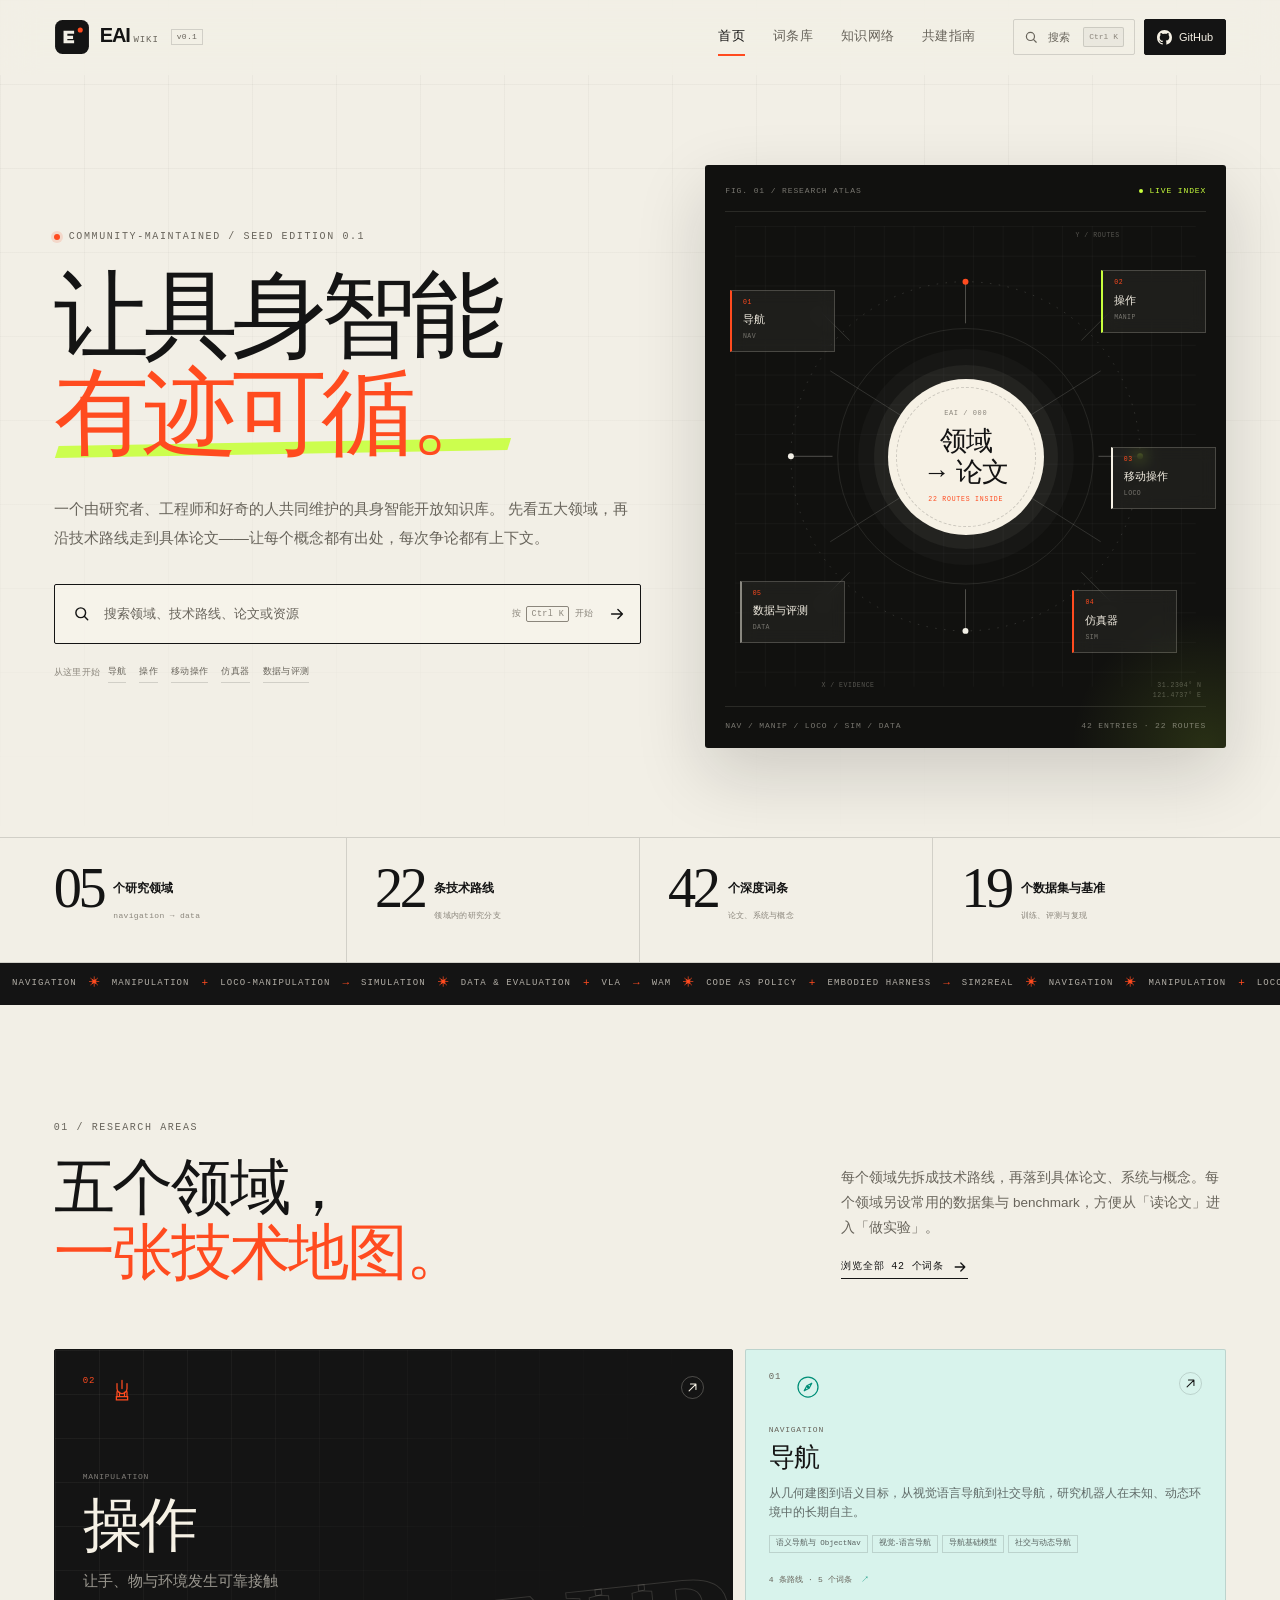
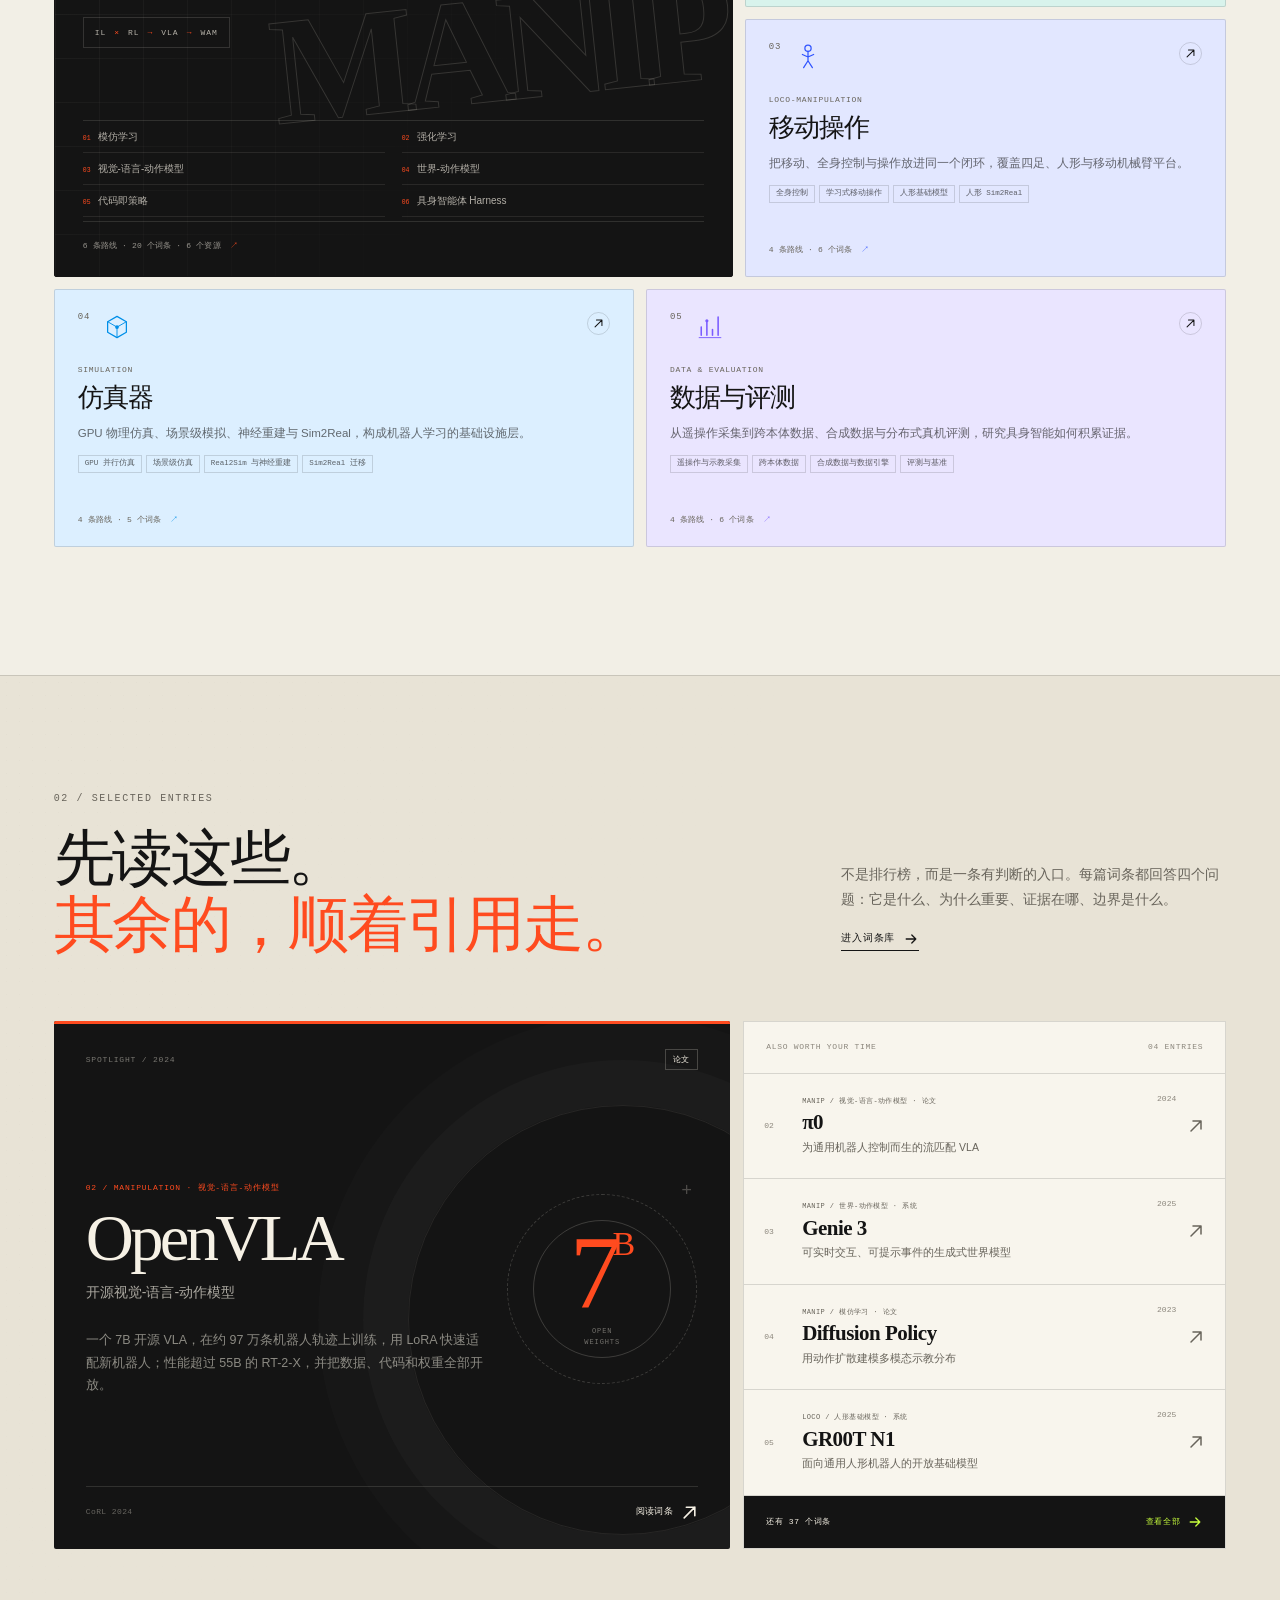
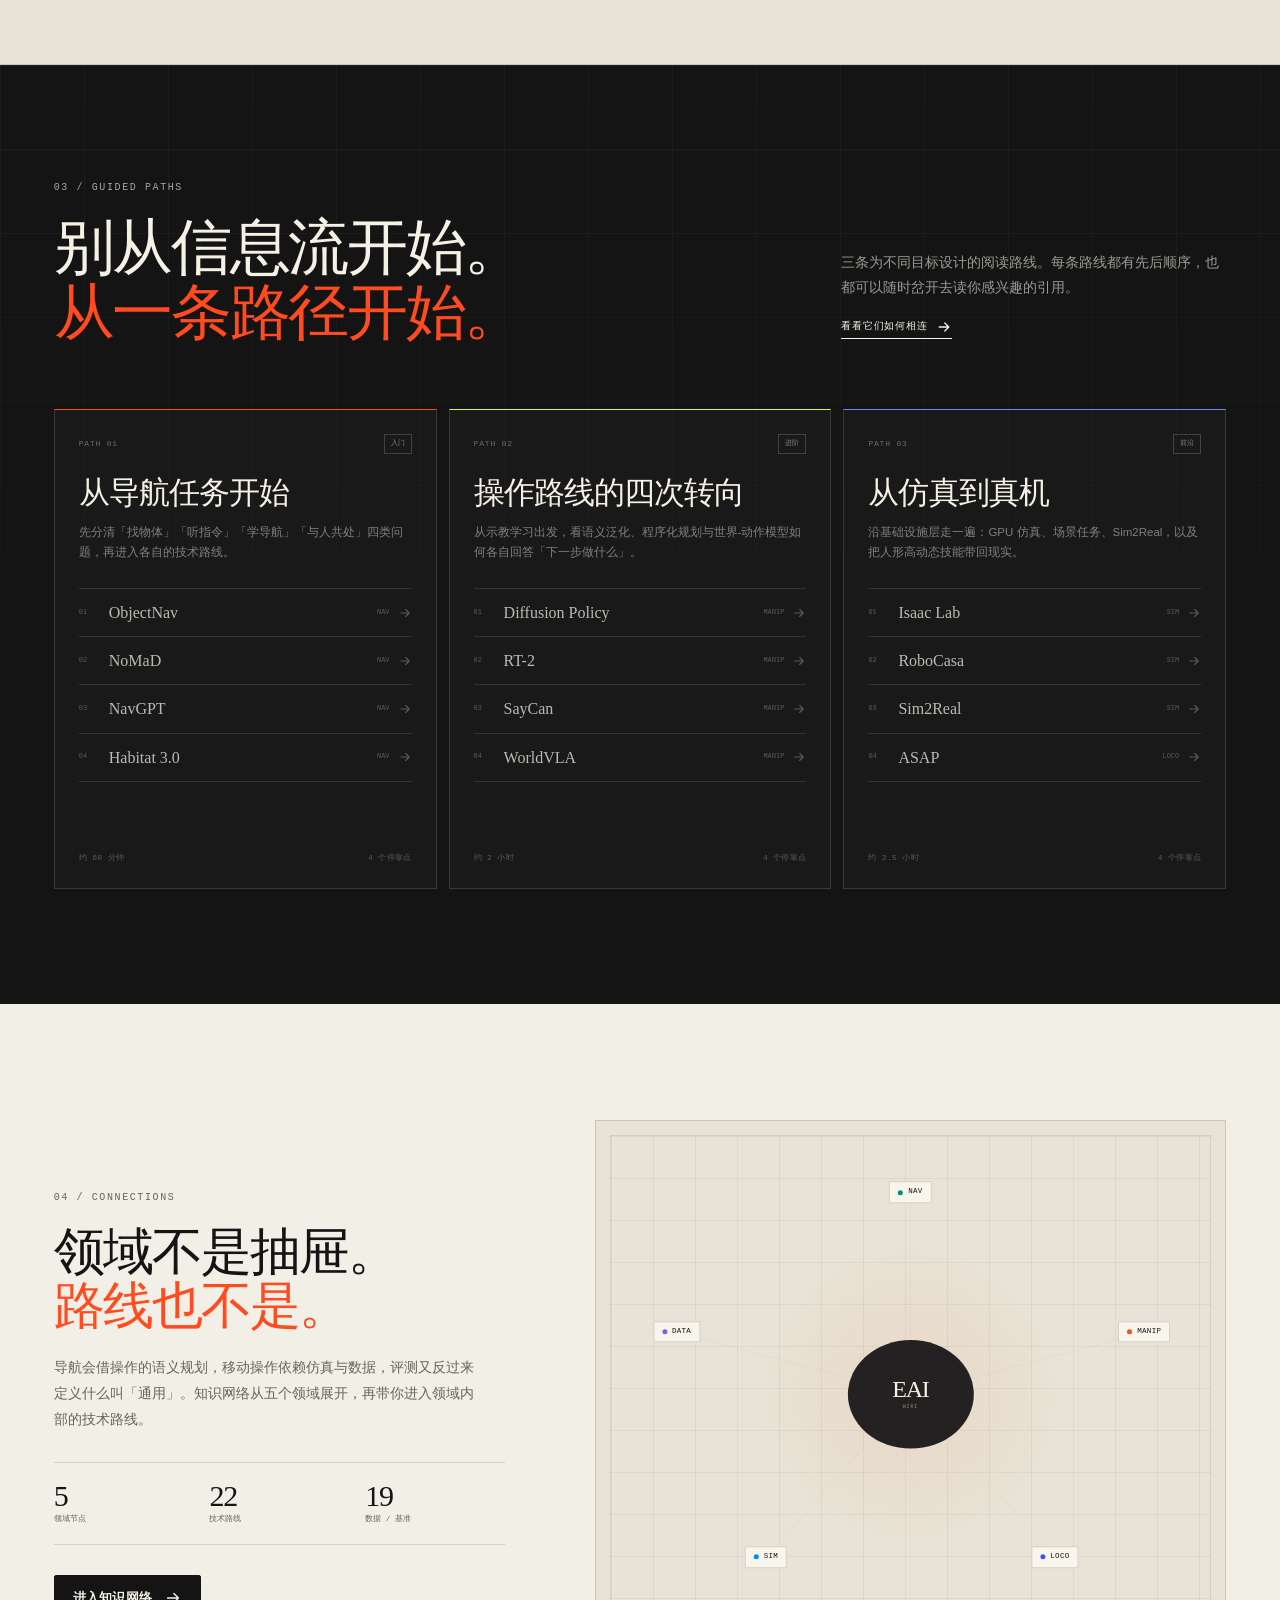
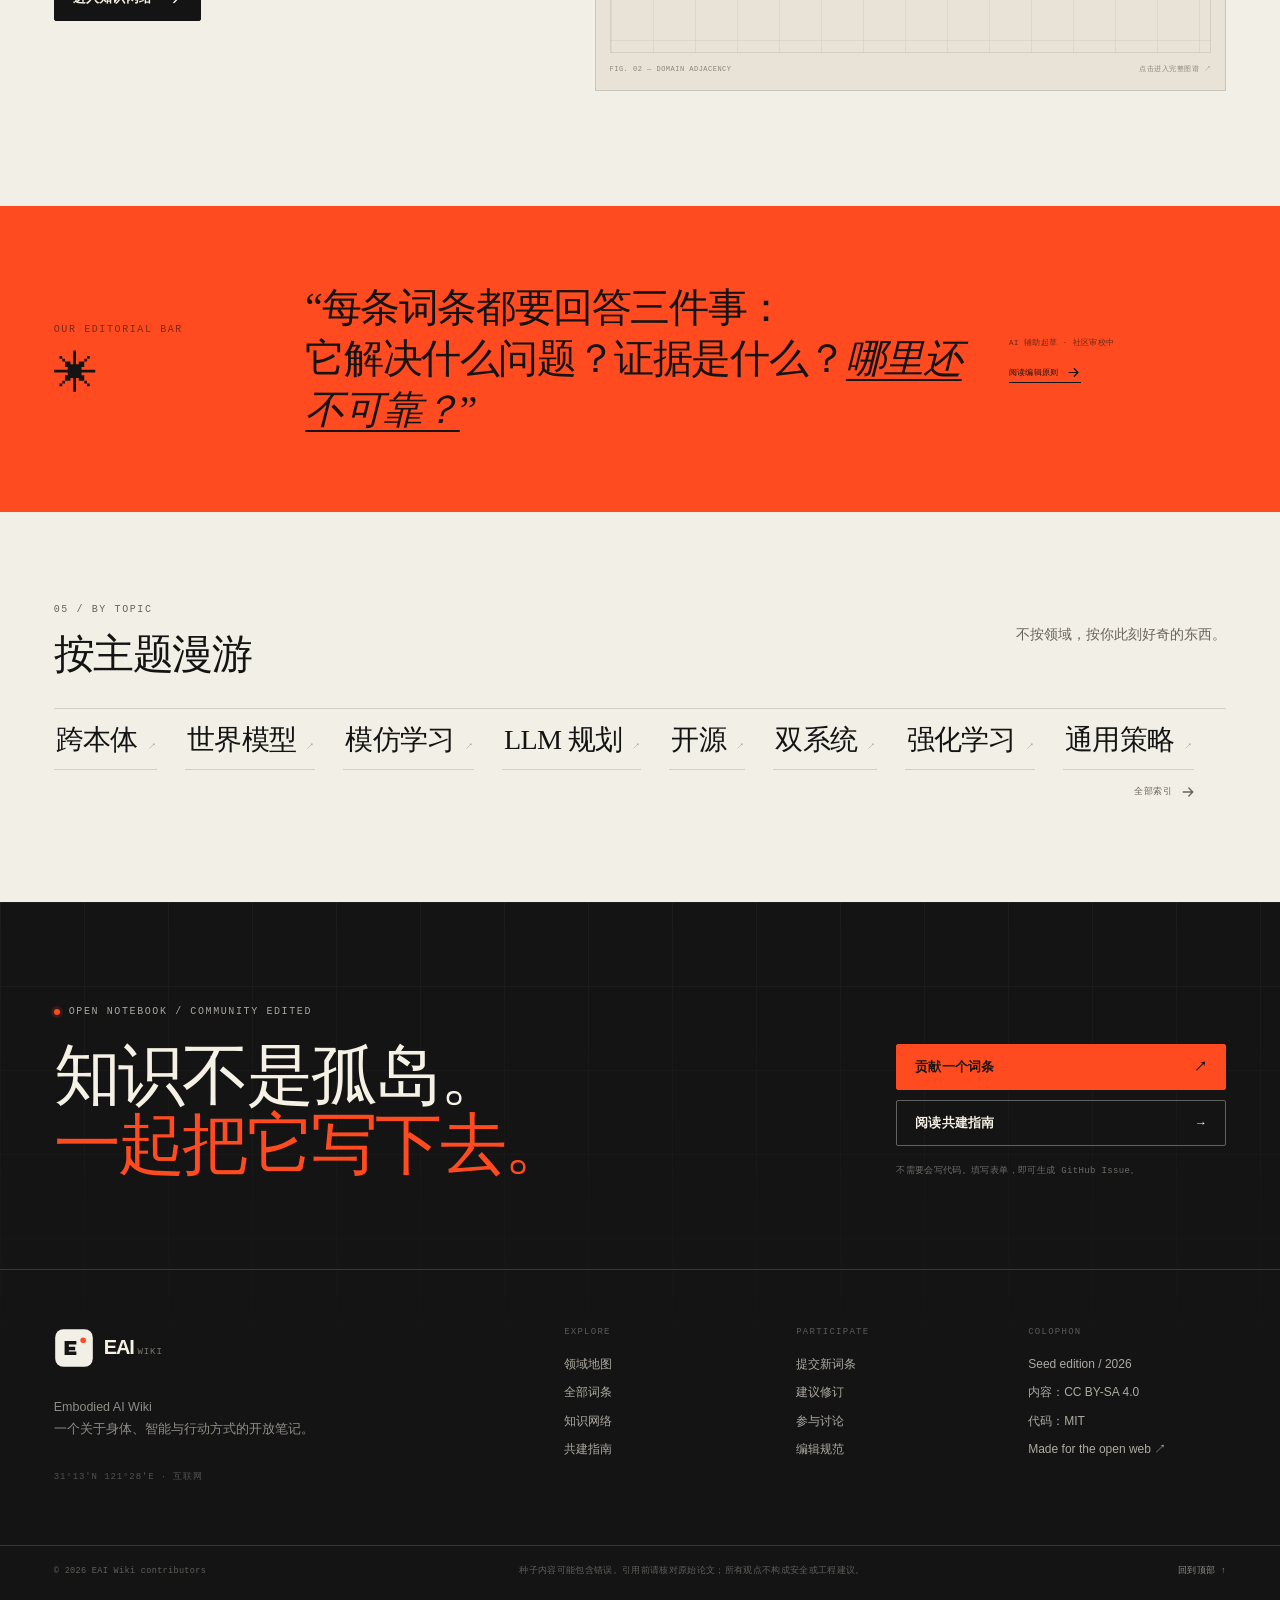
==== commit 0ee41aaa: "feat: restructure wiki into 5 research areas with technical routes" ====
--- a/index.html
+++ b/index.html
@@ -4,7 +4,7 @@
   <meta charset="utf-8">
   <meta name="viewport" content="width=device-width, initial-scale=1">
   <title>EAI Wiki · 具身智能开放知识库</title>
-  <meta name="description" content="EAI Wiki 是一个由社区共建的具身智能知识库：领域地图、论文与系统词条、阅读路径、知识网络与开放讨论。">
+  <meta name="description" content="EAI Wiki 是一个由社区共建的具身智能知识库：导航、操作、移动操作、仿真器、数据与评测五大领域，按技术路线整理论文、数据集、benchmark 与开放讨论。">
   <meta name="author" content="EAI Wiki contributors">
   <meta name="theme-color" content="#f2efe6">
   <meta name="color-scheme" content="light">
@@ -12,11 +12,11 @@
   <meta property="og:site_name" content="EAI Wiki">
   <meta property="og:locale" content="zh_CN">
   <meta property="og:title" content="EAI Wiki · 具身智能开放知识库">
-  <meta property="og:description" content="从 VLA 到世界模型，从论文到真机。一个可搜索、可讨论、可共建的具身智能 Wiki。">
+  <meta property="og:description" content="从导航、操作到数据与评测：按技术路线阅读具身智能的论文、系统、数据集与 benchmark。">
   <meta property="og:image" content="assets/img/og-cover.png">
   <meta name="twitter:card" content="summary_large_image">
   <meta name="twitter:title" content="EAI Wiki · 具身智能开放知识库">
-  <meta name="twitter:description" content="从 VLA 到世界模型，从论文到真机。一个可搜索、可讨论、可共建的具身智能 Wiki。">
+  <meta name="twitter:description" content="从导航、操作到数据与评测：按技术路线阅读具身智能的论文、系统、数据集与 benchmark。">
   <link rel="icon" href="assets/img/favicon.svg" type="image/svg+xml">
   <link rel="stylesheet" href="assets/css/styles.css">
   <script>document.documentElement.classList.replace('no-js', 'js');</script>
@@ -26,7 +26,7 @@
       "@type": "WebSite",
       "name": "EAI Wiki",
       "alternateName": "Embodied AI Wiki",
-      "description": "一个由社区共建的具身智能开放知识库：领域地图、论文与系统词条、阅读路径、知识网络与开放讨论。",
+      "description": "一个由社区共建的具身智能开放知识库：五大研究领域、技术路线、论文与系统词条、数据集与 benchmark。",
       "inLanguage": "zh-CN"
     }
   </script>
@@ -162,10 +162,10 @@
         <span class="mono">SEARCH / EAI WIKI</span>
         <button class="icon-close" type="button" data-close-search aria-label="关闭搜索">ESC</button>
       </div>
-      <h2 id="search-title" class="sr-only">搜索词条</h2>
+      <h2 id="search-title" class="sr-only">搜索领域、技术路线、词条与资源</h2>
       <div class="search-field">
         <svg viewBox="0 0 24 24" fill="none" aria-hidden="true"><circle cx="10.5" cy="10.5" r="6.5" stroke="currentColor" stroke-width="1.7"/><path d="m15.6 15.6 4.4 4.4" stroke="currentColor" stroke-width="1.7" stroke-linecap="round"/></svg>
-        <input id="search-input" type="search" autocomplete="off" spellcheck="false" placeholder="搜索领域、论文、系统或概念…" aria-describedby="search-help">
+        <input id="search-input" type="search" autocomplete="off" spellcheck="false" placeholder="搜索领域、技术路线、论文或资源…" aria-describedby="search-help">
         <span class="search-count" id="search-count" aria-live="polite"></span>
       </div>
       <div class="search-body">
@@ -175,7 +175,7 @@
         <span><kbd>↑</kbd><kbd>↓</kbd> 选择</span>
         <span><kbd>Enter</kbd> 打开</span>
         <span><kbd>Esc</kbd> 关闭</span>
-        <span class="search-hint-right">共 <b id="search-total">0</b> 个词条</span>
+        <span class="search-hint-right">共 <b id="search-total">0</b> 个条目</span>
       </div>
     </div>
   </dialog>
--- a/assets/css/styles.css
+++ b/assets/css/styles.css
@@ -1052,7 +1052,7 @@
 .domain-grid {
   display: grid;
   grid-template-columns: repeat(12, minmax(0, 1fr));
-  grid-auto-rows: 262px;
+  grid-template-rows: repeat(3, minmax(258px, auto));
   gap: 12px;
 }
 .domain-card {
@@ -1097,6 +1097,11 @@
   color: var(--cream);
   border-color: var(--ink);
 }
+.domain-card[data-domain="manipulation"] { grid-column: 1 / span 7; grid-row: 1 / span 2; }
+.domain-card[data-domain="navigation"] { grid-column: 8 / -1; grid-row: 1; }
+.domain-card[data-domain="loco-manipulation"] { grid-column: 8 / -1; grid-row: 2; }
+.domain-card[data-domain="simulation"] { grid-column: 1 / span 6; grid-row: 3; }
+.domain-card[data-domain="data"] { grid-column: 7 / -1; grid-row: 3; }
 .domain-card--feature::after {
   content: "";
   position: absolute;
@@ -1111,9 +1116,6 @@
 }
 .domain-card--feature:hover { border-color: var(--accent); box-shadow: 0 24px 55px rgba(20, 20, 20, 0.2); }
 .domain-card--feature > a { padding: 26px 28px 24px; z-index: 1; }
-.domain-card:nth-child(2),
-.domain-card:nth-child(3) { grid-column: span 5; }
-.domain-card:nth-child(n+4) { grid-column: span 4; }
 
 .dc-top { display: flex; align-items: flex-start; gap: 12px; }
 .dc-num {
@@ -1210,11 +1212,11 @@
 .dc-pipeline i { color: var(--accent); font-style: normal; }
 .dc-watermark {
   position: absolute;
-  right: -15px;
-  bottom: -14px;
+  right: -18px;
+  bottom: -8px;
   z-index: 0;
   font-family: var(--serif);
-  font-size: clamp(118px, 15vw, 205px);
+  font-size: clamp(92px, 12vw, 178px);
   font-weight: 600;
   line-height: 0.8;
   letter-spacing: -0.09em;
@@ -1256,8 +1258,44 @@
   white-space: nowrap;
 }
 .dc-count i { margin-left: 4px; color: var(--accent); font-style: normal; }
-.domain-card--feature .dc-count { color: rgba(246, 241, 229, 0.5); }
+.domain-card--feature .dc-count { color: rgba(246, 241, 229, 0.58); }
 .dc-feature-foot { border-top: 1px solid rgba(246, 241, 229, 0.12); padding-top: 17px; }
+
+.dc-route-list {
+  display: flex;
+  flex-wrap: wrap;
+  gap: 4px;
+  margin-top: 12px;
+}
+.dc-route-list span {
+  padding: 3px 6px;
+  border: 1px solid rgba(20, 20, 20, 0.14);
+  font-family: var(--mono);
+  font-size: 7.5px;
+  line-height: 1.25;
+  color: rgba(20, 20, 20, 0.65);
+}
+.dc-feature-route-list {
+  position: relative;
+  z-index: 1;
+  display: grid;
+  grid-template-columns: repeat(2, minmax(0, 1fr));
+  gap: 0 17px;
+  margin: 17px 0 4px;
+  border-top: 1px solid rgba(246, 241, 229, 0.12);
+}
+.dc-feature-route-list span {
+  display: flex;
+  align-items: baseline;
+  gap: 7px;
+  padding: 7px 0;
+  border-bottom: 1px solid rgba(246, 241, 229, 0.09);
+  font-family: var(--sans);
+  font-size: 10px;
+  color: rgba(246, 241, 229, 0.7);
+}
+.dc-feature-route-list b { font-family: var(--mono); font-size: 6.5px; font-weight: 400; color: var(--accent); }
+
 
 /* featured / spotlight */
 
@@ -3345,11 +3383,304 @@
 .notfound-actions { display: flex; flex-wrap: wrap; gap: 8px; margin-top: 25px; }
 .notfound-path { display: inline-block; margin-top: 35px; font-family: var(--mono); font-size: 8px; color: var(--muted-light); }
 
+/* ---------------------------------------------------- route directories & resources */
+
+.domain-routes {
+  margin-top: clamp(70px, 9vw, 120px);
+  padding-top: 28px;
+  border-top: 1px solid var(--line);
+}
+.route-grid {
+  display: grid;
+  grid-template-columns: repeat(2, minmax(0, 1fr));
+  gap: 10px;
+}
+.route-card {
+  display: flex;
+  flex-direction: column;
+  min-width: 0;
+  padding: 20px;
+  border: 1px solid var(--line);
+  background: var(--paper-raised);
+  transition: border-color 0.25s, transform 0.25s var(--ease), box-shadow 0.25s;
+}
+.route-card:hover {
+  transform: translateY(-3px);
+  border-color: var(--accent);
+  box-shadow: 0 16px 34px rgba(20, 20, 20, 0.055);
+}
+.route-card-head {
+  display: flex;
+  align-items: flex-start;
+  gap: 12px;
+}
+.route-card-num { padding-top: 2px; font-family: var(--mono); font-size: 8px; color: var(--accent); }
+.route-card-copy { display: flex; flex-direction: column; min-width: 0; }
+.route-card-copy small {
+  font-family: var(--mono);
+  font-size: 7px;
+  line-height: 1.5;
+  letter-spacing: 0.06em;
+  text-transform: uppercase;
+  color: var(--muted-light);
+  white-space: nowrap;
+  overflow: hidden;
+  text-overflow: ellipsis;
+}
+.route-card-copy strong {
+  margin-top: 4px;
+  font-family: var(--serif);
+  font-size: 27px;
+  font-weight: 550;
+  line-height: 1.1;
+  letter-spacing: -0.035em;
+}
+.route-card-arrow {
+  width: 17px;
+  height: 17px;
+  margin-left: auto;
+  color: var(--muted);
+  transition: color 0.2s, transform 0.2s;
+}
+.route-card-arrow svg { width: 100%; height: 100%; }
+.route-card:hover .route-card-arrow { color: var(--accent); transform: translate(2px, -2px); }
+.route-card-desc { margin-top: 12px; color: var(--muted); font-size: 11.5px; line-height: 1.75; }
+.route-card-tags { display: flex; flex-wrap: wrap; gap: 4px; margin-top: 13px; }
+.route-card-tags span {
+  padding: 3px 5px;
+  border: 1px solid var(--line);
+  font-family: var(--mono);
+  font-size: 7px;
+  line-height: 1.2;
+  color: var(--muted);
+}
+.route-card-entries { margin-top: 18px; border-top: 1px solid var(--line); }
+.route-card-label {
+  display: block;
+  padding: 10px 0 6px;
+  font-family: var(--mono);
+  font-size: 6.5px;
+  letter-spacing: 0.07em;
+  color: var(--muted-light);
+}
+.route-card-entries a {
+  display: flex;
+  align-items: baseline;
+  gap: 12px;
+  justify-content: space-between;
+  padding: 7px 0;
+  border-top: 1px solid rgba(20, 20, 20, 0.075);
+  color: var(--ink);
+  transition: color 0.2s;
+}
+.route-card-entries a span { overflow: hidden; text-overflow: ellipsis; white-space: nowrap; font-family: var(--serif); font-size: 15px; }
+.route-card-entries a small { flex: 0 0 auto; font-family: var(--mono); font-size: 6.5px; color: var(--muted-light); }
+.route-card-entries a:hover { color: var(--orange); }
+.route-card-entries .route-card-more {
+  justify-content: flex-start;
+  font-family: var(--mono);
+  font-size: 7px;
+  color: var(--muted);
+}
+.route-card-more svg { width: 13px; height: 13px; }
+.route-card-foot {
+  display: flex;
+  align-items: center;
+  justify-content: space-between;
+  gap: 12px;
+  margin-top: auto;
+  padding-top: 15px;
+  border-top: 1px solid var(--line);
+  font-family: var(--mono);
+  font-size: 7px;
+  color: var(--muted-light);
+}
+.route-card-foot a { display: inline-flex; align-items: center; gap: 5px; color: var(--ink); }
+.route-card-foot a:hover { color: var(--accent); }
+.route-card-foot svg { width: 14px; height: 14px; }
+
+.domain-resources {
+  margin-top: clamp(70px, 9vw, 120px);
+  padding-top: 28px;
+  border-top: 1px solid var(--line);
+}
+.resource-columns { display: grid; grid-template-columns: repeat(2, minmax(0, 1fr)); gap: 36px; }
+.resource-group-head {
+  display: flex;
+  justify-content: space-between;
+  gap: 15px;
+  padding-bottom: 10px;
+  border-bottom: 1px solid var(--line-strong);
+  font-family: var(--mono);
+  font-size: 7.5px;
+  letter-spacing: 0.08em;
+  color: var(--muted);
+}
+.resource-group-head span:last-child { color: var(--muted-light); }
+.resource-list { display: flex; flex-direction: column; gap: 8px; padding-top: 10px; }
+.resource-card {
+  display: flex;
+  flex-direction: column;
+  padding: 15px;
+  border: 1px solid var(--line);
+  background: var(--paper-raised);
+  transition: border-color 0.2s, background 0.2s, transform 0.2s;
+}
+.resource-card:hover { border-color: var(--resource-accent); background: #fbf8f0; transform: translateY(-2px); }
+.resource-top { display: flex; align-items: center; gap: 9px; }
+.resource-type { font-family: var(--mono); font-size: 6.5px; letter-spacing: 0.06em; color: var(--resource-accent); }
+.resource-year { font-family: var(--mono); font-size: 6.5px; color: var(--muted-light); }
+.resource-link-icon { width: 14px; height: 14px; margin-left: auto; color: var(--muted); font-family: var(--mono); font-size: 11px; line-height: 1; }
+.resource-link-icon svg { width: 100%; height: 100%; }
+.resource-card h4 { margin-top: 9px; font-family: var(--serif); font-size: 23px; font-weight: 550; line-height: 1.05; letter-spacing: -0.03em; }
+.resource-card p { margin-top: 6px; color: var(--muted); font-size: 10.5px; line-height: 1.7; }
+.resource-foot {
+  display: flex;
+  justify-content: space-between;
+  gap: 12px;
+  margin-top: 12px;
+  padding-top: 9px;
+  border-top: 1px solid var(--line);
+  font-family: var(--mono);
+  font-size: 6.5px;
+  color: var(--muted-light);
+}
+.resource-foot span:first-child { color: var(--muted); }
+.resource-empty { padding: 20px 0; font-size: 11px; color: var(--muted-light); }
+.resources-note { max-width: 760px; margin-top: 16px; font-family: var(--mono); font-size: 7px; line-height: 1.75; color: var(--muted-light); }
+.route-index-list li { align-items: center; }
+.route-index-list li a { flex: 1; }
+.route-index-list li a:hover { color: var(--orange); }
+.route-index-list li b { font-family: var(--mono); font-size: 7px; font-weight: 400; color: var(--muted-light); }
+
+/* --------------------------------------------------------------- route page */
+
+.route-hero {
+  position: relative;
+  overflow: hidden;
+  padding-top: 26px;
+  background:
+    radial-gradient(circle at 92% 0%, rgba(255, 255, 255, 0.72), transparent 31%),
+    var(--tint);
+  border-bottom: 1px solid var(--line);
+}
+.route-hero::before {
+  content: "";
+  position: absolute;
+  width: 500px;
+  height: 500px;
+  right: -190px;
+  bottom: -250px;
+  border: 1px solid rgba(20, 20, 20, 0.09);
+  border-radius: 50%;
+  box-shadow: 0 0 0 50px rgba(20, 20, 20, 0.02), 0 0 0 100px rgba(20, 20, 20, 0.014);
+  pointer-events: none;
+}
+.route-hero-grid {
+  position: relative;
+  display: grid;
+  grid-template-columns: minmax(0, 1.3fr) minmax(280px, 0.7fr);
+  align-items: end;
+  gap: clamp(40px, 7vw, 100px);
+  padding-top: clamp(44px, 6vw, 74px);
+  padding-bottom: clamp(40px, 5vw, 62px);
+}
+.route-hero h1 {
+  max-width: 10em;
+  margin-top: 13px;
+  font-family: var(--serif);
+  font-size: clamp(48px, 7.2vw, 100px);
+  font-weight: 500;
+  line-height: 0.98;
+  letter-spacing: -0.06em;
+  text-wrap: balance;
+}
+.route-hero-summary { max-width: 670px; margin-top: 20px; font-family: var(--serif); font-size: clamp(17px, 1.8vw, 22px); line-height: 1.55; color: rgba(20, 20, 20, 0.64); }
+.route-hero-tags { display: flex; flex-wrap: wrap; gap: 5px; margin-top: 20px; }
+.route-hero-tags span {
+  padding: 4px 7px;
+  border: 1px solid rgba(20, 20, 20, 0.16);
+  font-family: var(--mono);
+  font-size: 7.5px;
+  color: rgba(20, 20, 20, 0.6);
+}
+.route-question {
+  padding: 21px 23px;
+  border: 1px solid rgba(20, 20, 20, 0.18);
+  background: rgba(246, 241, 229, 0.52);
+  -webkit-backdrop-filter: blur(10px);
+  backdrop-filter: blur(10px);
+}
+.route-question .mono { color: rgba(20, 20, 20, 0.48); font-size: 7px; }
+.route-question > p { margin: 14px 0 17px; font-family: var(--serif); font-size: 19px; line-height: 1.5; }
+.route-hero-meta {
+  position: relative;
+  display: flex;
+  flex-wrap: wrap;
+  align-items: center;
+  padding: 18px 0;
+  border-top: 1px solid rgba(20, 20, 20, 0.17);
+}
+.route-body {
+  display: grid;
+  grid-template-columns: minmax(0, 1fr) 292px;
+  align-items: start;
+  gap: clamp(40px, 7vw, 100px);
+  padding-top: clamp(55px, 7vw, 90px);
+  padding-bottom: clamp(70px, 8vw, 110px);
+}
+.route-main { min-width: 0; }
+.route-entries-section { margin-top: 0; padding-top: 0; border-top: 0; }
+.route-aside { position: sticky; top: 98px; display: flex; flex-direction: column; gap: 10px; }
+.route-aside-list { display: flex; flex-direction: column; }
+.route-aside-list a {
+  display: flex;
+  align-items: baseline;
+  justify-content: space-between;
+  gap: 9px;
+  padding: 9px 0;
+  border-bottom: 1px solid var(--line);
+  font-size: 11px;
+  transition: color 0.2s;
+}
+.route-aside-list a:last-child { border-bottom: 0; }
+.route-aside-list a:hover { color: var(--orange); }
+.route-aside-list small { flex: 0 0 auto; font-family: var(--mono); font-size: 6.5px; color: var(--muted-light); }
+.route-contribute-note { margin-top: 48px; }
+.route-contribute-note p { max-width: none; }
+
+/* ---------------------------------------------------------- extra graph bits */
+
+.graph-panel-routes { margin-top: 18px; }
+.graph-panel-routes > .mono { display: block; margin-bottom: 5px; font-size: 6.5px; color: var(--muted-light); }
+.graph-panel-routes a {
+  display: grid;
+  grid-template-columns: 22px minmax(0, 1fr) auto 13px;
+  align-items: center;
+  gap: 6px;
+  padding: 8px 0;
+  border-top: 1px solid var(--line);
+}
+.graph-panel-routes a > span:nth-child(2) { font-family: var(--serif); font-size: 14px; line-height: 1.2; }
+.graph-route-index { font-family: var(--mono); font-size: 6.5px; color: var(--accent); }
+.graph-panel-routes small { font-family: var(--mono); font-size: 6.5px; color: var(--muted-light); }
+.graph-panel-routes i { width: 13px; height: 13px; color: var(--muted-light); }
+.graph-panel-routes i svg { width: 100%; height: 100%; }
+.graph-panel-routes a:hover > span:nth-child(2) { color: var(--orange); }
+
+/* --------------------------------------------------------------- small fixes */
+
+.select-wrap--route select { min-width: 128px; }
+.entry-card-domain span { color: var(--line-strong); }
+.field-grid--three { grid-template-columns: repeat(3, minmax(0, 1fr)); }
+.search-result-kind.is-route { border-color: rgba(49, 85, 255, 0.3); color: var(--blue); }
+.search-result-kind.is-resource { border-color: rgba(122, 92, 255, 0.28); color: #6347c6; }
+
 /* ------------------------------------------------------------------ responsive */
 
 @media (max-width: 1240px) {
   .hero { grid-template-columns: minmax(0, 1fr) minmax(380px, 0.88fr); gap: 38px; }
-  .domain-grid { grid-auto-rows: 250px; }
+  .domain-grid { grid-template-rows: repeat(3, 272px); }
   .entry-grid { grid-template-columns: repeat(3, minmax(0, 1fr)); }
   .featured-layout { grid-template-columns: minmax(0, 1.1fr) minmax(0, 0.9fr); }
   .spotlight-main { grid-template-columns: 1fr 150px; }
@@ -3381,12 +3712,12 @@
   .loop-node b { font-size: 10px; }
   .loop-node--three { right: 0; }
 
-  .domain-grid { grid-auto-rows: 232px; }
-  .domain-card--feature { grid-column: span 7; }
-  .domain-card:nth-child(2), .domain-card:nth-child(3) { grid-column: span 5; }
-  .domain-card:nth-child(n+4) { grid-column: span 4; }
+  .domain-grid { grid-template-rows: repeat(3, 290px); }
   .dc-feature-copy h3 { font-size: 44px; }
   .dc-watermark { font-size: 140px; }
+  .route-grid { grid-template-columns: 1fr 1fr; }
+  .route-hero-grid { grid-template-columns: minmax(0, 1.2fr) minmax(260px, 0.8fr); gap: 46px; }
+  .route-body { grid-template-columns: minmax(0, 1fr) 250px; gap: 40px; }
 
   .entry-grid { grid-template-columns: repeat(2, minmax(0, 1fr)); }
   .entry-card { min-height: 345px; }
@@ -3426,7 +3757,7 @@
   .graph-panel { position: static; display: grid; grid-template-columns: 1.25fr 0.75fr; gap: 0 30px; }
   .graph-panel-top { grid-column: 1 / -1; }
   .graph-panel-en, .graph-panel h2, .graph-panel-desc, .graph-panel-question { grid-column: 1; }
-  .graph-panel-entries, .graph-panel-related, .graph-panel-cta { grid-column: 2; }
+  .graph-panel-routes, .graph-panel-related, .graph-panel-cta { grid-column: 2; }
   .graph-panel-cta { align-self: end; }
 
   .contribute-intro { grid-template-columns: 1fr; gap: 18px; }
@@ -3479,15 +3810,24 @@
   .section-head { flex-direction: column; align-items: flex-start; gap: 20px; }
   .section-aside { flex-basis: auto; max-width: 620px; }
   .section-title { margin-top: 14px; }
-  .domain-grid { grid-template-columns: repeat(2, minmax(0, 1fr)); grid-auto-rows: auto; gap: 9px; }
-  .domain-card, .domain-card:nth-child(2), .domain-card:nth-child(3), .domain-card:nth-child(n+4) { grid-column: span 1; grid-row: auto; min-height: 235px; }
-  .domain-card--feature { grid-column: span 2; grid-row: span 1; min-height: 340px; }
+  .domain-grid { grid-template-columns: repeat(2, minmax(0, 1fr)); grid-template-rows: none; grid-auto-rows: auto; gap: 9px; }
+  .domain-card, .domain-card[data-domain] { grid-column: span 1; grid-row: auto; min-height: 250px; }
+  .domain-card[data-domain="manipulation"] { grid-column: span 2; grid-row: auto; min-height: 355px; }
   .dc-feature-copy h3 { font-size: 45px; }
   .dc-feature-copy { max-width: 82%; }
   .dc-watermark { font-size: 160px; }
   .dc-feature-body { margin-top: 35px; }
   .dc-feature-foot { margin-top: auto; }
   .dc-description { font-size: 11px; }
+  .dc-feature-route-list { margin-top: 12px; }
+
+  .route-grid { grid-template-columns: 1fr; }
+  .route-hero-grid { grid-template-columns: 1fr; gap: 28px; padding-top: 38px; padding-bottom: 38px; }
+  .route-hero h1 { font-size: clamp(46px, 9vw, 72px); }
+  .route-question { max-width: 600px; }
+  .route-body { grid-template-columns: 1fr; gap: 40px; padding-top: 44px; }
+  .route-aside { position: static; }
+  .resource-columns { grid-template-columns: 1fr; gap: 24px; }
 
   .spotlight { padding: 24px; }
   .spotlight-main { grid-template-columns: 1fr 160px; gap: 12px; padding: 40px 0 24px; }
@@ -3566,7 +3906,7 @@
 
   .graph-hero { padding-top: 22px; }
   .graph-panel { grid-template-columns: 1fr; }
-  .graph-panel-top, .graph-panel-en, .graph-panel h2, .graph-panel-desc, .graph-panel-question, .graph-panel-entries, .graph-panel-related, .graph-panel-cta { grid-column: 1; }
+  .graph-panel-top, .graph-panel-en, .graph-panel h2, .graph-panel-desc, .graph-panel-question, .graph-panel-routes, .graph-panel-related, .graph-panel-cta { grid-column: 1; }
   .graph-panel-related { margin-top: 18px; }
   .graph-cta { flex-direction: column; align-items: flex-start; gap: 23px; }
   .graph-drag-hint { color: rgba(246, 241, 229, 0.46); }
@@ -3640,10 +3980,10 @@
   .section-aside { font-size: 12.5px; }
   .eyebrow { font-size: 8px; letter-spacing: 0.12em; }
 
-  .domain-grid { grid-template-columns: 1fr; }
-  .domain-card, .domain-card:nth-child(2), .domain-card:nth-child(3), .domain-card:nth-child(n+4), .domain-card--feature { grid-column: span 1; }
-  .domain-card { min-height: 220px; }
-  .domain-card--feature { min-height: 320px; }
+  .domain-grid { grid-template-columns: 1fr; grid-template-rows: none; }
+  .domain-card, .domain-card[data-domain], .domain-card[data-domain="manipulation"], .domain-card--feature { grid-column: 1 / -1; grid-row: auto; }
+  .domain-card { min-height: 230px; }
+  .domain-card[data-domain="manipulation"] { min-height: 345px; }
   .domain-card > a { padding: 18px; }
   .domain-card--feature > a { padding: 19px; }
   .dc-feature-copy h3 { font-size: 40px; }
@@ -3653,6 +3993,23 @@
   .dc-tagline { font-size: 13px; }
   .dc-description { font-size: 11px; }
   .dc-body h3 { font-size: 24px; }
+  .dc-feature-route-list { grid-template-columns: 1fr 1fr; gap: 0 12px; }
+  .dc-feature-route-list span { font-size: 9px; }
+
+  .domain-routes, .domain-resources { margin-top: 55px; }
+  .route-card { padding: 16px; }
+  .route-card-copy strong { font-size: 23px; }
+  .route-card-desc { font-size: 10.5px; }
+  .route-card-entries a span { font-size: 14px; }
+  .route-hero h1 { font-size: clamp(42px, 11vw, 62px); }
+  .route-hero-summary { font-size: 16px; }
+  .route-question { padding: 16px; }
+  .route-question > p { font-size: 16px; }
+  .resource-card { padding: 13px; }
+  .resource-card h4 { font-size: 21px; }
+  .resource-card p { font-size: 10px; }
+  .resource-columns { gap: 20px; }
+  .field-grid--three { grid-template-columns: 1fr; }
 
   .spotlight { min-height: 0; padding: 20px; }
   .spotlight-main { grid-template-columns: 1fr; padding: 30px 0 22px; }
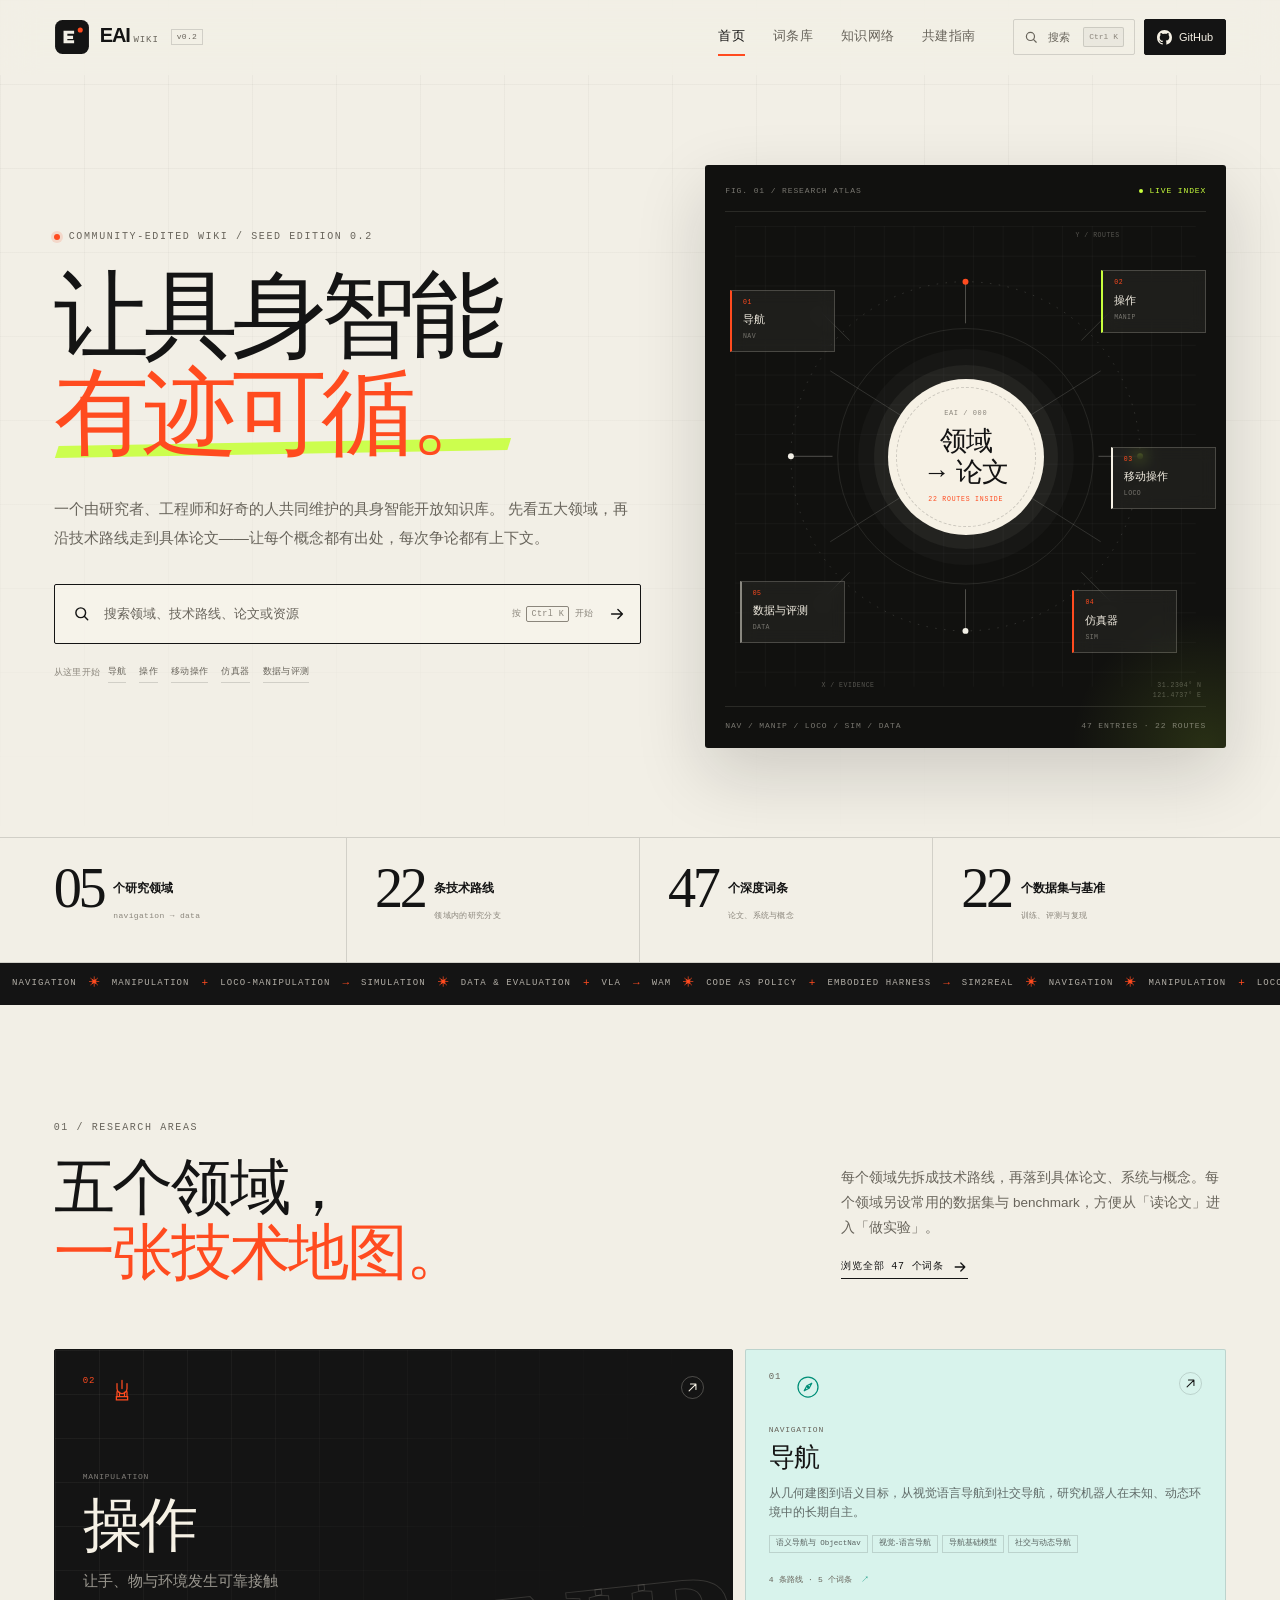
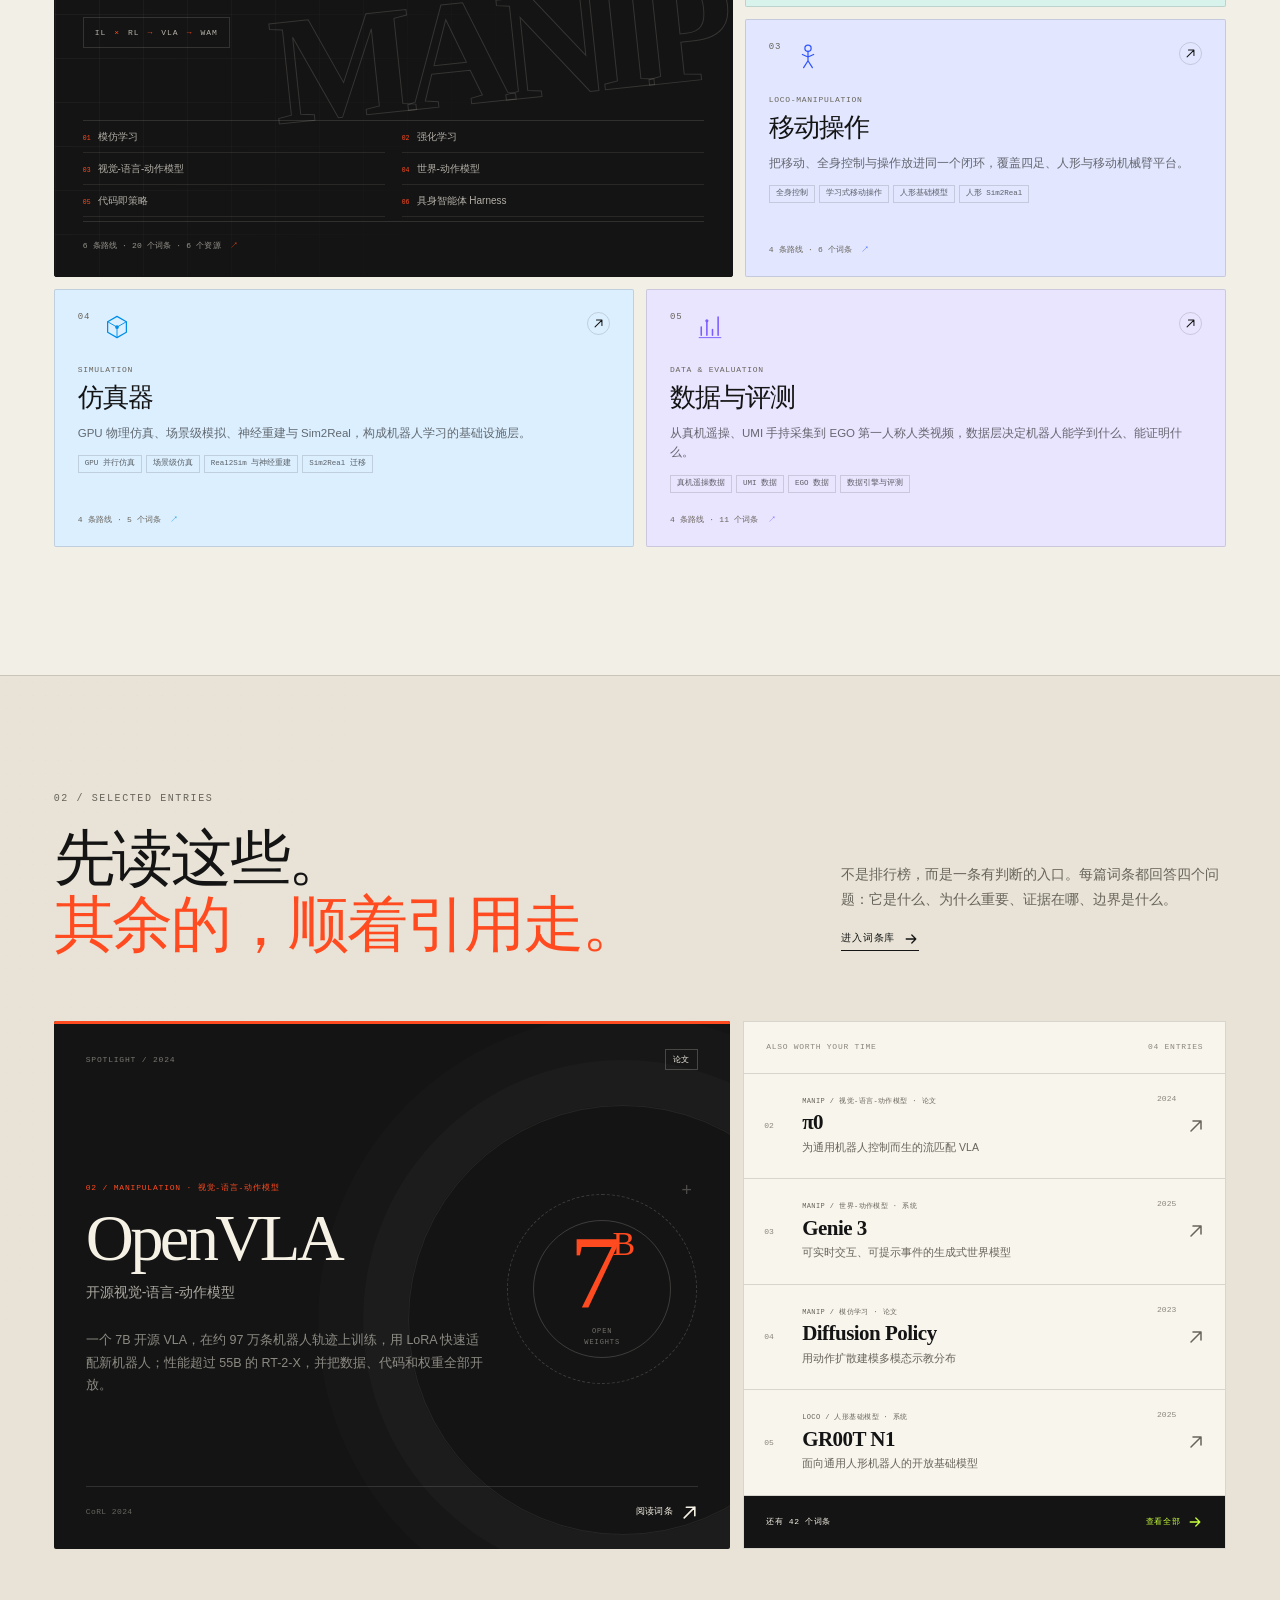
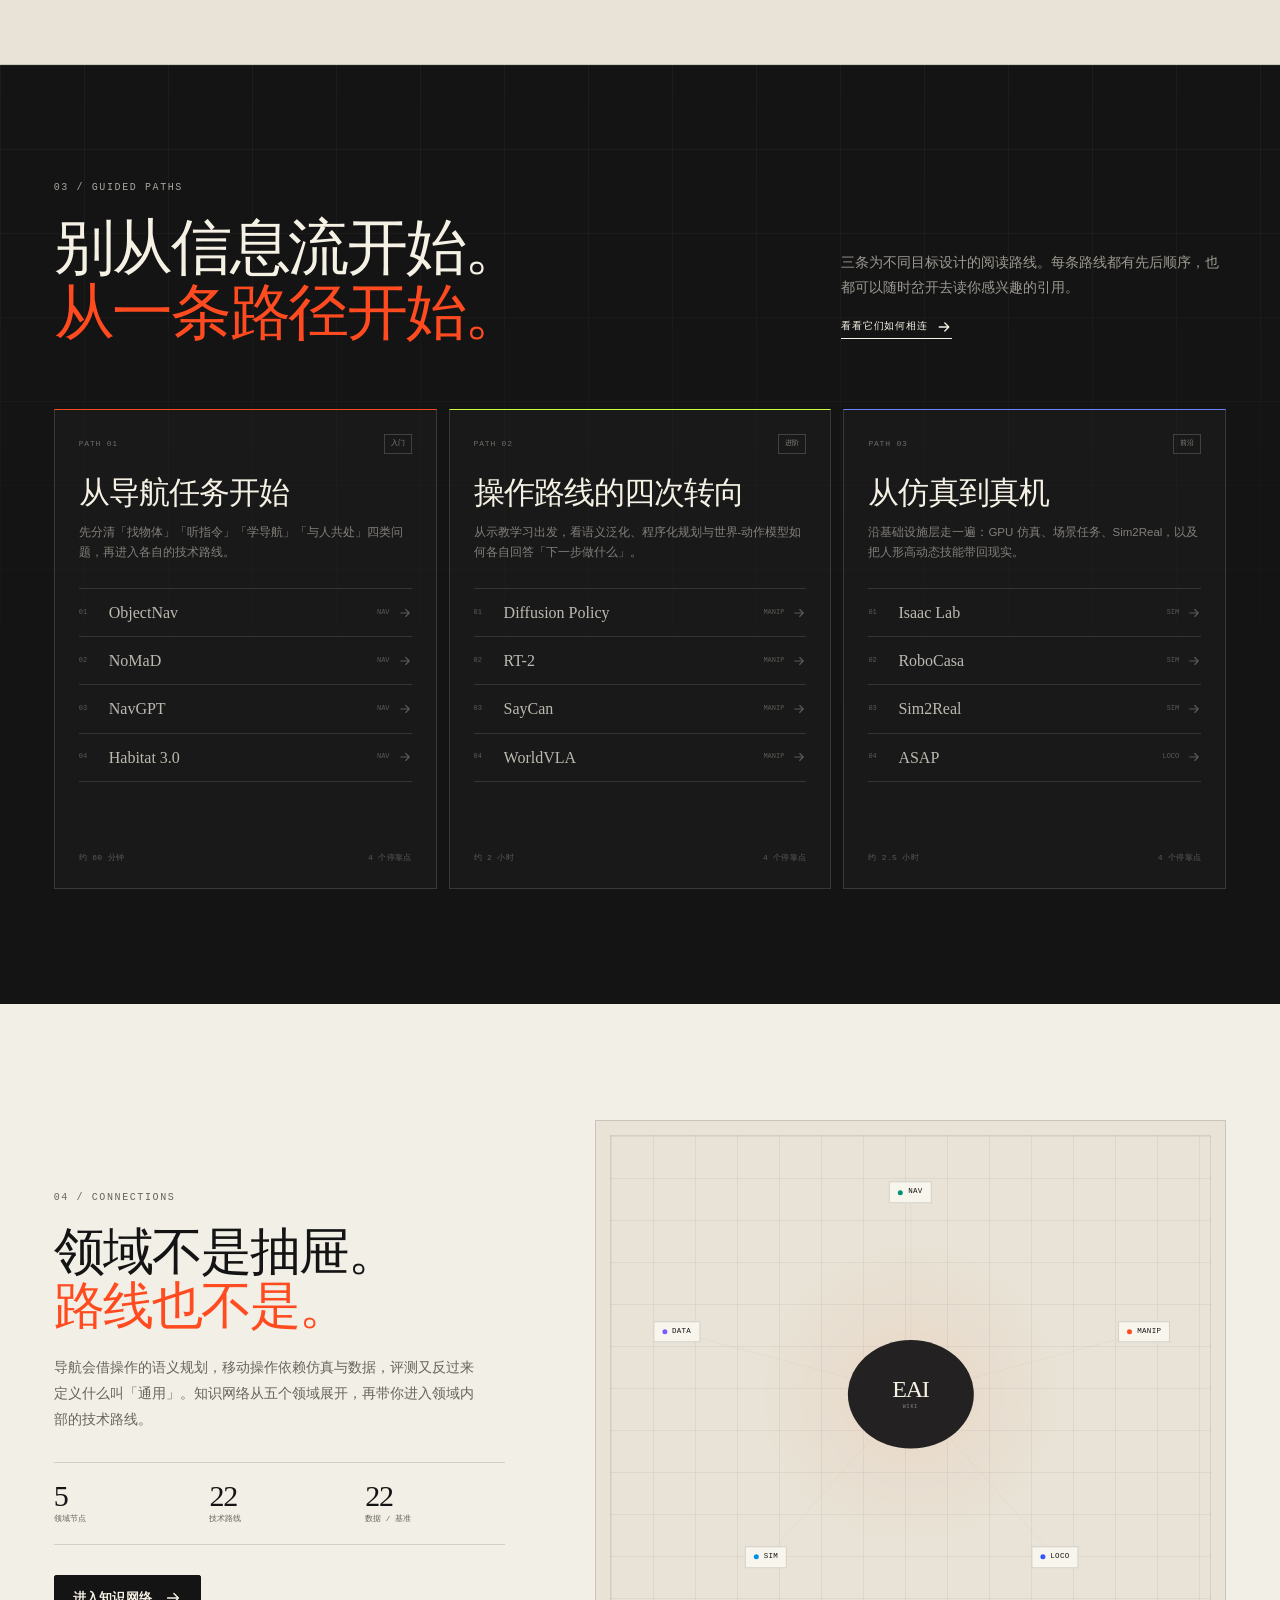
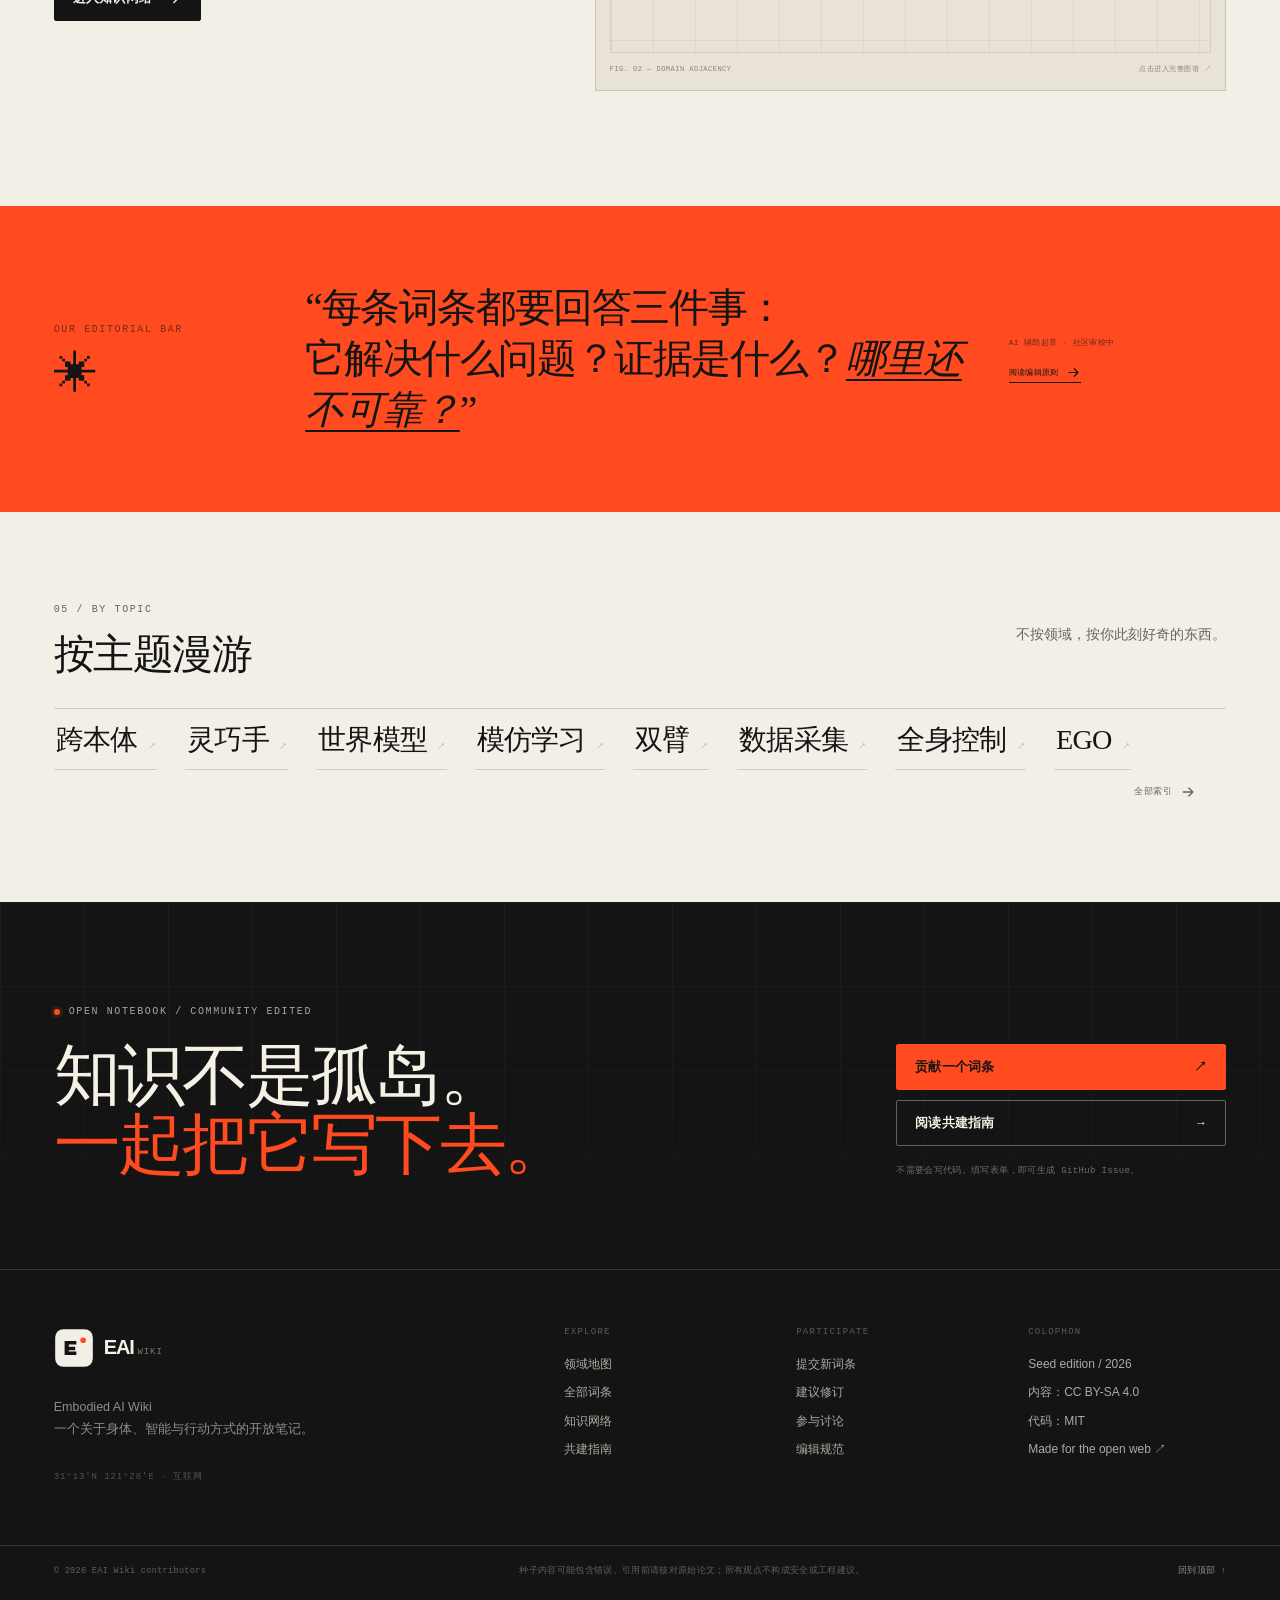
==== commit 5ad277d6: "feat: rebuild data routes and add editable wiki articles" ====
--- a/index.html
+++ b/index.html
@@ -49,7 +49,7 @@
           <span class="brand-name">EAI</span>
           <span class="brand-sub">WIKI</span>
         </span>
-        <span class="brand-version">v0.1</span>
+        <span class="brand-version">v0.2</span>
       </a>
 
       <nav class="primary-nav" aria-label="主导航">
--- a/assets/css/styles.css
+++ b/assets/css/styles.css
@@ -3676,6 +3676,227 @@
 .search-result-kind.is-route { border-color: rgba(49, 85, 255, 0.3); color: var(--blue); }
 .search-result-kind.is-resource { border-color: rgba(122, 92, 255, 0.28); color: #6347c6; }
 
+/* ------------------------------------------------------------------ wiki system */
+
+.wiki-toolbar {
+  display: flex;
+  align-items: center;
+  justify-content: space-between;
+  flex-wrap: wrap;
+  gap: 10px 20px;
+  padding: 13px 0;
+  border-bottom: 1px solid var(--line);
+}
+.wiki-toolbar .section-edit { margin-left: 0; }
+.wiki-toolbar + .entry-header { margin-top: 34px; }
+.wiki-toolbar--hero { margin-top: 18px; border-bottom-color: rgba(20, 20, 20, 0.14); }
+.wiki-toolbar-info { display: flex; align-items: center; flex-wrap: wrap; gap: 10px 15px; min-width: 0; }
+.wiki-badge {
+  padding: 3px 6px;
+  border: 1px solid var(--line-strong);
+  font-family: var(--mono);
+  font-size: 6.5px;
+  line-height: 1.2;
+  letter-spacing: 0.06em;
+  color: var(--ink);
+}
+.wiki-meta { font-family: var(--mono); font-size: 7px; color: var(--muted-light); }
+.wiki-toolbar-actions { display: flex; align-items: center; gap: 12px; flex: 0 0 auto; }
+.wiki-action {
+  display: inline-flex;
+  align-items: center;
+  justify-content: center;
+  gap: 6px;
+  padding: 5px 8px;
+  border: 1px solid var(--line-strong);
+  background: transparent;
+  font-family: var(--mono);
+  font-size: 7.5px;
+  line-height: 1.35;
+  color: var(--ink);
+  transition: background 0.2s, color 0.2s, border-color 0.2s;
+}
+.wiki-action:hover { background: var(--ink); color: var(--cream); border-color: var(--ink); }
+.wiki-action--wide { width: 100%; margin-top: 13px; padding: 8px; }
+.wiki-toolbar .section-edit { border-color: var(--line-strong); }
+.section-edit {
+  display: inline-flex;
+  align-items: center;
+  gap: 5px;
+  margin-left: auto;
+  padding: 4px 7px;
+  border: 1px solid var(--line);
+  background: transparent;
+  font-family: var(--mono);
+  font-size: 6.5px;
+  line-height: 1.3;
+  color: var(--muted);
+  white-space: nowrap;
+  transition: color 0.2s, border-color 0.2s, background 0.2s;
+}
+.section-edit span { font-family: var(--sans); font-size: 10px; line-height: 0.8; }
+.section-edit:hover { color: var(--ink); border-color: var(--line-strong); background: var(--paper-raised); }
+
+.wiki-layout {
+  display: grid;
+  grid-template-columns: minmax(0, 1fr) 300px;
+  align-items: start;
+  gap: clamp(42px, 7vw, 100px);
+  padding-top: clamp(44px, 6vw, 72px);
+  padding-bottom: clamp(70px, 8vw, 110px);
+}
+.wiki-article { min-width: 0; max-width: 860px; }
+.wiki-section { padding-top: 38px; scroll-margin-top: 98px; }
+.wiki-section + .wiki-section { margin-top: 26px; border-top: 1px solid var(--line); }
+.wiki-section--lead { padding-top: 0; }
+.wiki-section--lead + .wiki-section { margin-top: 32px; }
+.wiki-section-head {
+  display: flex;
+  align-items: baseline;
+  flex-wrap: wrap;
+  gap: 9px 13px;
+  margin-bottom: 18px;
+}
+.wiki-section-num { font-family: var(--mono); font-size: 7.5px; color: var(--orange); }
+.wiki-section-head h2 {
+  font-family: var(--serif);
+  font-size: clamp(27px, 3vw, 38px);
+  font-weight: 500;
+  line-height: 1.1;
+  letter-spacing: -0.035em;
+}
+.wiki-section-tag { margin-left: auto; font-family: var(--mono); font-size: 6.5px; color: var(--muted-light); }
+.wiki-article p { color: #38362f; font-size: 14.5px; line-height: 1.95; }
+.wiki-section > p + p { margin-top: 15px; }
+.wiki-definition {
+  margin-top: 24px;
+  padding: 16px 18px;
+  border-left: 3px solid var(--accent);
+  background: var(--tint);
+}
+.wiki-definition .mono { color: rgba(20, 20, 20, 0.45); font-size: 6.5px; }
+.wiki-definition p { margin-top: 7px; font-family: var(--serif); font-size: 17px; line-height: 1.65; }
+.wiki-bullets { list-style: none; margin-top: 15px; border-top: 1px solid var(--line); }
+.wiki-bullets li {
+  position: relative;
+  padding: 10px 0 10px 21px;
+  border-bottom: 1px solid var(--line);
+  color: #4c4942;
+  font-size: 12px;
+  line-height: 1.8;
+}
+.wiki-bullets li::before { content: "↳"; position: absolute; left: 0; top: 10px; color: var(--accent); }
+.wiki-checklist { list-style: none; border-top: 1px solid var(--line); }
+.wiki-checklist li { display: grid; grid-template-columns: 34px 1fr; gap: 13px; padding: 13px 0; border-bottom: 1px solid var(--line); }
+.wiki-checklist li > span { padding-top: 2px; font-family: var(--mono); font-size: 7px; color: var(--muted-light); }
+.wiki-checklist p { font-size: 13px; line-height: 1.8; }
+.wiki-references { counter-reset: ref; margin: 0; padding: 0; list-style: none; border-top: 1px solid var(--line); }
+.wiki-references li { counter-increment: ref; border-bottom: 1px solid var(--line); }
+.wiki-references a {
+  display: grid;
+  grid-template-columns: 27px minmax(0, 1fr) 14px;
+  align-items: baseline;
+  gap: 8px;
+  padding: 10px 0;
+  color: var(--ink);
+  font-size: 11.5px;
+  transition: color 0.2s;
+}
+.wiki-references a::before { content: "[" counter(ref) "]"; font-family: var(--mono); font-size: 7px; color: var(--orange); }
+.wiki-references a span { flex: 0 0 auto; font-family: var(--mono); font-size: 8px; color: var(--muted-light); }
+.wiki-references a:hover { color: var(--orange); }
+.wiki-source-note { margin-top: 13px; font-family: var(--mono); font-size: 6.5px; line-height: 1.7; color: var(--muted-light); }
+.wiki-empty-note { padding: 18px 0; color: var(--muted); font-size: 12px; }
+.wiki-sidebar {
+  position: sticky;
+  top: 98px;
+  display: flex;
+  flex-direction: column;
+  gap: 10px;
+}
+.wiki-infobox { border: 1px solid var(--line-strong); background: var(--paper-raised); }
+.wiki-infobox-head {
+  display: flex;
+  justify-content: space-between;
+  gap: 12px;
+  padding: 11px 14px;
+  border-bottom: 1px solid var(--line);
+  font-family: var(--mono);
+  font-size: 7px;
+  letter-spacing: 0.07em;
+  color: var(--muted);
+}
+.wiki-infobox-head span:last-child { color: var(--accent); }
+.wiki-infobox dl { padding: 4px 14px 6px; }
+.wiki-infobox dl > div { display: grid; grid-template-columns: 58px 1fr; gap: 9px; padding: 8px 0; border-bottom: 1px solid var(--line); }
+.wiki-infobox dl > div:last-child { border-bottom: 0; }
+.wiki-infobox dt { font-family: var(--mono); font-size: 6.5px; color: var(--muted-light); }
+.wiki-infobox dd { font-size: 10.5px; line-height: 1.5; color: #45423b; overflow-wrap: anywhere; }
+.wiki-infobox dd a:hover { color: var(--orange); }
+.wiki-infobox code { font-family: var(--mono); font-size: 8px; color: var(--accent); }
+.wiki-toc { display: flex; flex-direction: column; padding: 13px 14px 9px; border: 1px solid var(--line); }
+.wiki-toc-title { margin-bottom: 7px; font-family: var(--mono); font-size: 6.5px; letter-spacing: 0.08em; color: var(--muted-light); }
+.wiki-toc button {
+  display: flex;
+  align-items: baseline;
+  gap: 8px;
+  padding: 5px 0;
+  border: 0;
+  background: transparent;
+  text-align: left;
+  font-size: 10px;
+  line-height: 1.45;
+  color: var(--muted);
+  transition: color 0.2s, padding 0.2s;
+}
+.wiki-toc button span { font-family: var(--mono); font-size: 6px; color: var(--muted-light); }
+.wiki-toc button:hover { color: var(--orange); padding-left: 3px; }
+
+.wiki-edit-context {
+  display: flex;
+  align-items: center;
+  flex-wrap: wrap;
+  gap: 7px;
+  margin: 20px 0 17px;
+  padding: 10px 12px;
+  border: 1px solid var(--line);
+  background: var(--paper-deep);
+  font-size: 10.5px;
+  color: var(--muted);
+}
+.wiki-edit-context span { font-family: var(--mono); font-size: 6.5px; color: var(--muted-light); }
+.wiki-edit-context strong { color: var(--ink); font-weight: 600; }
+.wiki-edit-context code { margin-left: auto; font-family: var(--mono); font-size: 7px; color: var(--accent); }
+.wiki-url-box { min-height: 39px; padding: 10px 11px; border: 1px solid var(--line); background: var(--paper-deep); font-family: var(--mono); font-size: 9px; color: var(--muted); overflow-wrap: anywhere; }
+.wiki-edit-form textarea[name="content"] { min-height: 170px; }
+
+.domain-toc { display: flex; flex-direction: column; padding-top: 4px; }
+.domain-toc button {
+  display: flex;
+  align-items: baseline;
+  gap: 9px;
+  padding: 7px 0;
+  border: 0;
+  border-bottom: 1px solid var(--line);
+  background: transparent;
+  text-align: left;
+  color: var(--muted);
+  font-size: 10.5px;
+}
+.domain-toc button:last-child { border-bottom: 0; }
+.domain-toc button span { font-family: var(--mono); font-size: 6.5px; color: var(--orange); }
+.domain-toc button:hover { color: var(--orange); }
+
+.reading-guide { display: flex; gap: 14px; margin-top: 24px; padding: 13px 15px; border-left: 2px solid var(--accent); background: var(--paper-deep); }
+.reading-guide .mono { flex: 0 0 auto; padding-top: 2px; font-size: 6.5px; color: var(--muted-light); }
+.reading-guide p { color: var(--muted); font-size: 11px; line-height: 1.7; }
+.domain-open-problems { margin-top: clamp(70px, 9vw, 120px); padding-top: 28px; border-top: 1px solid var(--line); }
+.open-problem-grid { display: grid; grid-template-columns: repeat(3, minmax(0, 1fr)); gap: 10px; }
+.open-problem-card { display: flex; gap: 12px; padding: 17px; border: 1px solid var(--line); background: var(--paper-raised); }
+.open-problem-card > span { flex: 0 0 auto; padding-top: 2px; font-family: var(--mono); font-size: 7px; color: var(--orange); }
+.open-problem-card p { color: #3e3b35; font-size: 12px; line-height: 1.8; }
+.open-problem-note { max-width: 720px; margin-top: 14px; font-family: var(--mono); font-size: 6.5px; line-height: 1.7; color: var(--muted-light); }
+
 /* ------------------------------------------------------------------ responsive */
 
 @media (max-width: 1240px) {
@@ -4189,6 +4410,57 @@
   .citation-block pre { font-size: 9.5px; }
 }
 
+@media (max-width: 1050px) {
+  .wiki-layout { grid-template-columns: minmax(0, 1fr) 260px; gap: 42px; }
+  .wiki-sidebar { top: 92px; }
+  .open-problem-grid { grid-template-columns: repeat(2, minmax(0, 1fr)); }
+  .domain-aside { flex-wrap: wrap; }
+  .domain-aside > * { flex: 1 1 240px; }
+}
+
+@media (max-width: 860px) {
+  .wiki-toolbar { padding: 11px 0; }
+  .wiki-toolbar--hero { margin-top: 14px; }
+  .wiki-toolbar-info { gap: 7px 12px; }
+  .wiki-layout { grid-template-columns: 1fr; gap: 36px; padding-top: 36px; }
+  .wiki-article { max-width: none; }
+  .wiki-sidebar { position: static; display: grid; grid-template-columns: 1fr 1fr; align-items: start; gap: 10px; }
+  .wiki-infobox { grid-column: 1 / -1; }
+  .wiki-other-routes { grid-column: 1 / -1; }
+  .wiki-sidebar .aside-note { grid-column: 1 / -1; }
+  .wiki-section-head h2 { font-size: 31px; }
+  .wiki-article p { font-size: 14px; }
+  .open-problem-grid { grid-template-columns: 1fr; }
+  .domain-open-problems { margin-top: 55px; }
+  .domain-toc button { font-size: 10px; }
+}
+
+@media (max-width: 590px) {
+  .wiki-toolbar-actions { width: 100%; justify-content: space-between; }
+  .wiki-toolbar-actions .wiki-action { display: none; }
+  .wiki-toolbar-actions .section-edit { width: 100%; justify-content: center; padding: 6px 8px; }
+  .wiki-toolbar-info { gap: 5px 10px; }
+  .wiki-meta { font-size: 6.5px; }
+  .wiki-badge { font-size: 6px; }
+  .route-hero .wiki-toolbar { margin-top: 10px; }
+  .wiki-sidebar { display: flex; flex-direction: column; }
+  .wiki-sidebar > * { width: 100%; }
+  .wiki-section { padding-top: 30px; }
+  .wiki-section-head { gap: 7px 10px; }
+  .wiki-section-head h2 { font-size: 27px; }
+  .wiki-section-tag { margin-left: 0; width: 100%; }
+  .wiki-section .section-edit { padding: 3px 6px; font-size: 6px; }
+  .wiki-article p { font-size: 13.5px; line-height: 1.9; }
+  .wiki-definition p { font-size: 15.5px; }
+  .wiki-bullets li { font-size: 11.5px; }
+  .wiki-checklist li { grid-template-columns: 25px 1fr; gap: 9px; }
+  .wiki-references a { font-size: 10.5px; }
+  .domain-open-problems .entry-section-head .section-edit { margin-left: auto; }
+  .wiki-edit-context code { margin-left: 0; width: 100%; }
+  .wiki-edit-form textarea[name="content"] { min-height: 140px; }
+  .field-grid--two .wiki-url-box { min-height: 36px; }
+}
+
 @media (prefers-reduced-motion: reduce) {
   html { scroll-behavior: auto; }
   *,
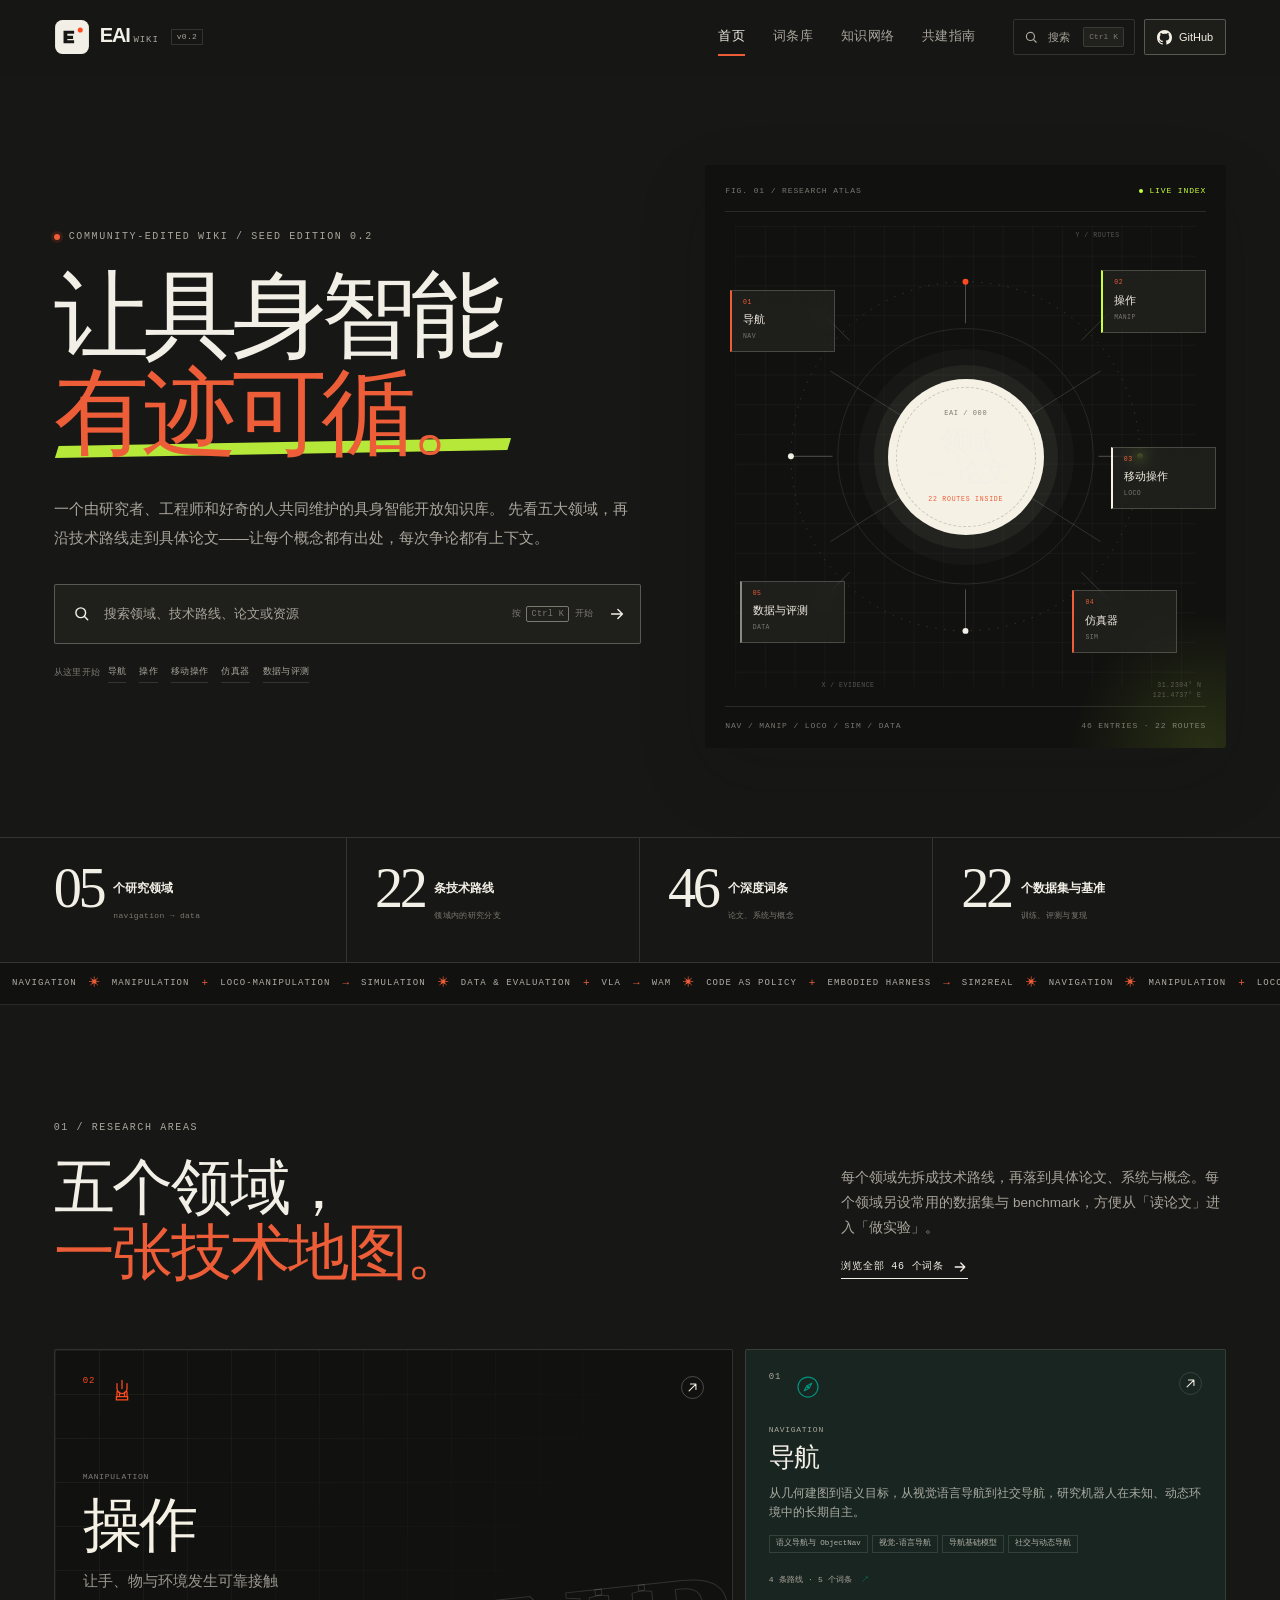
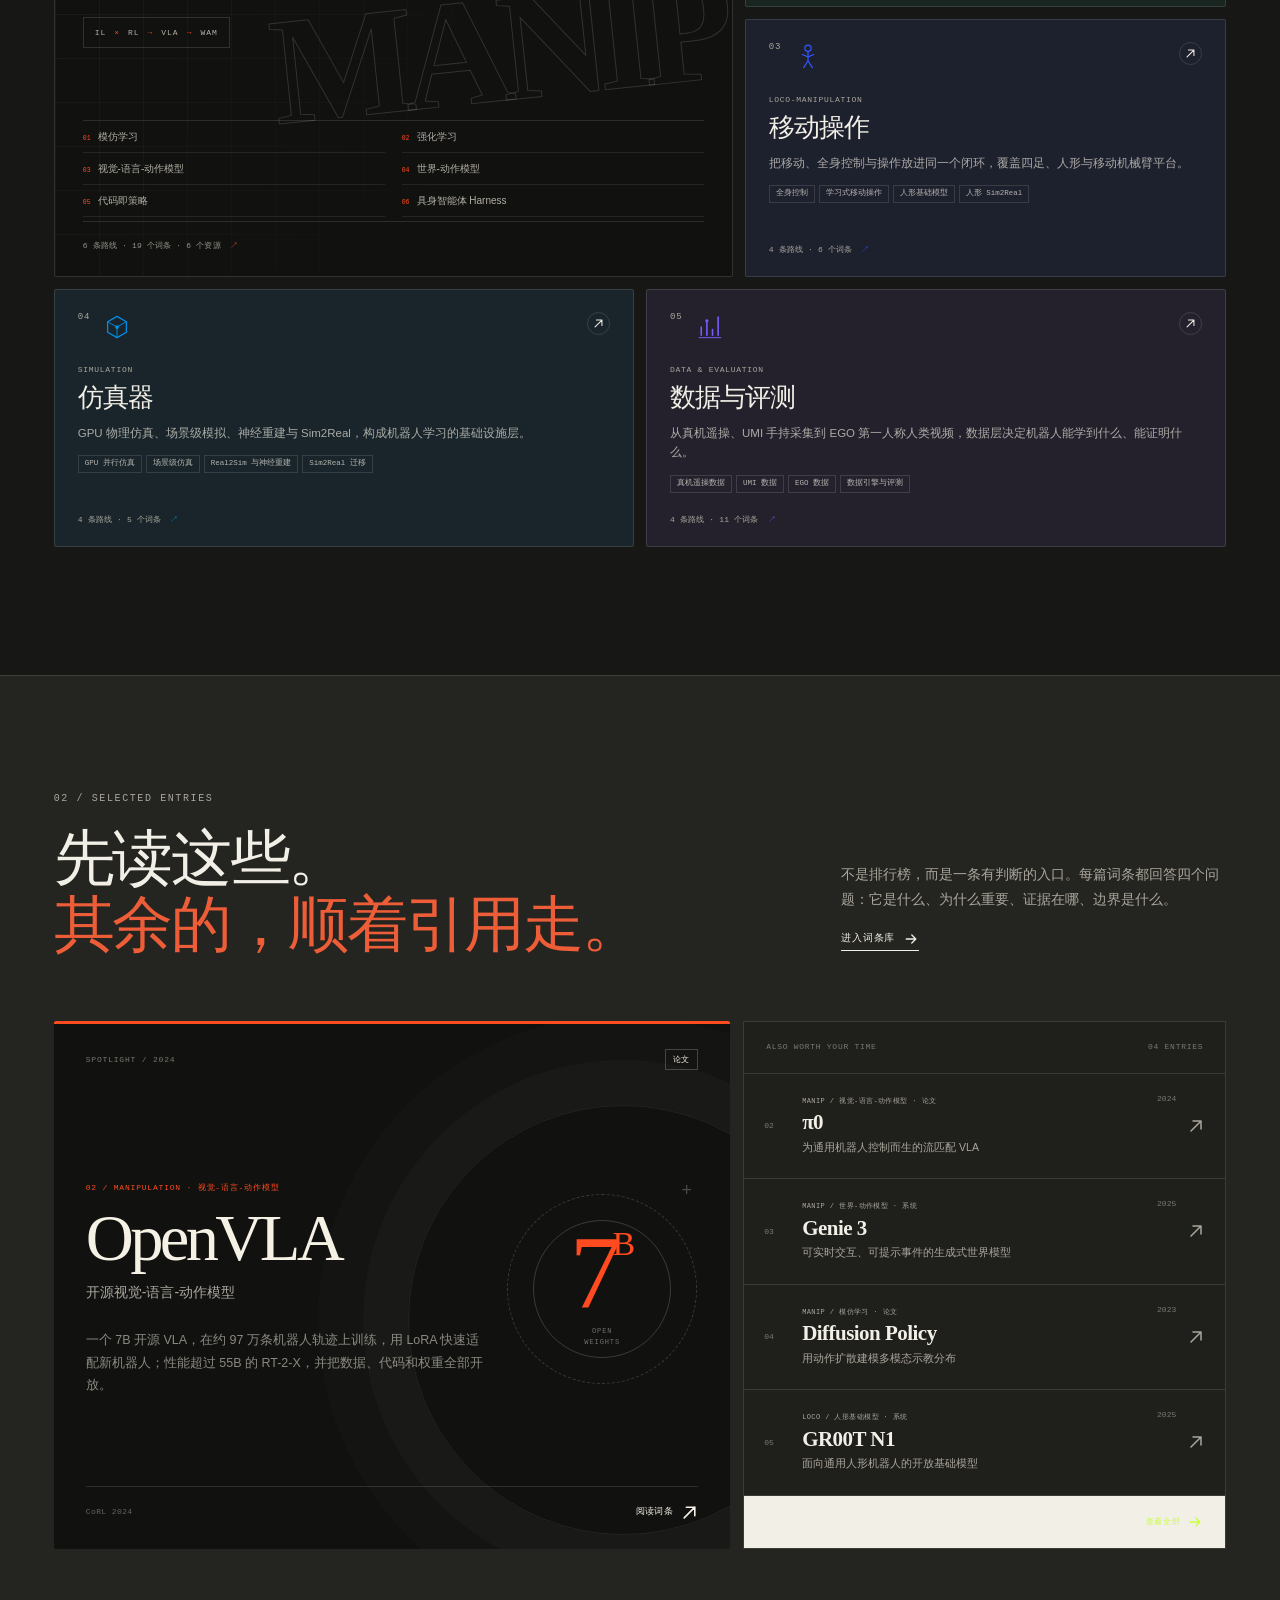
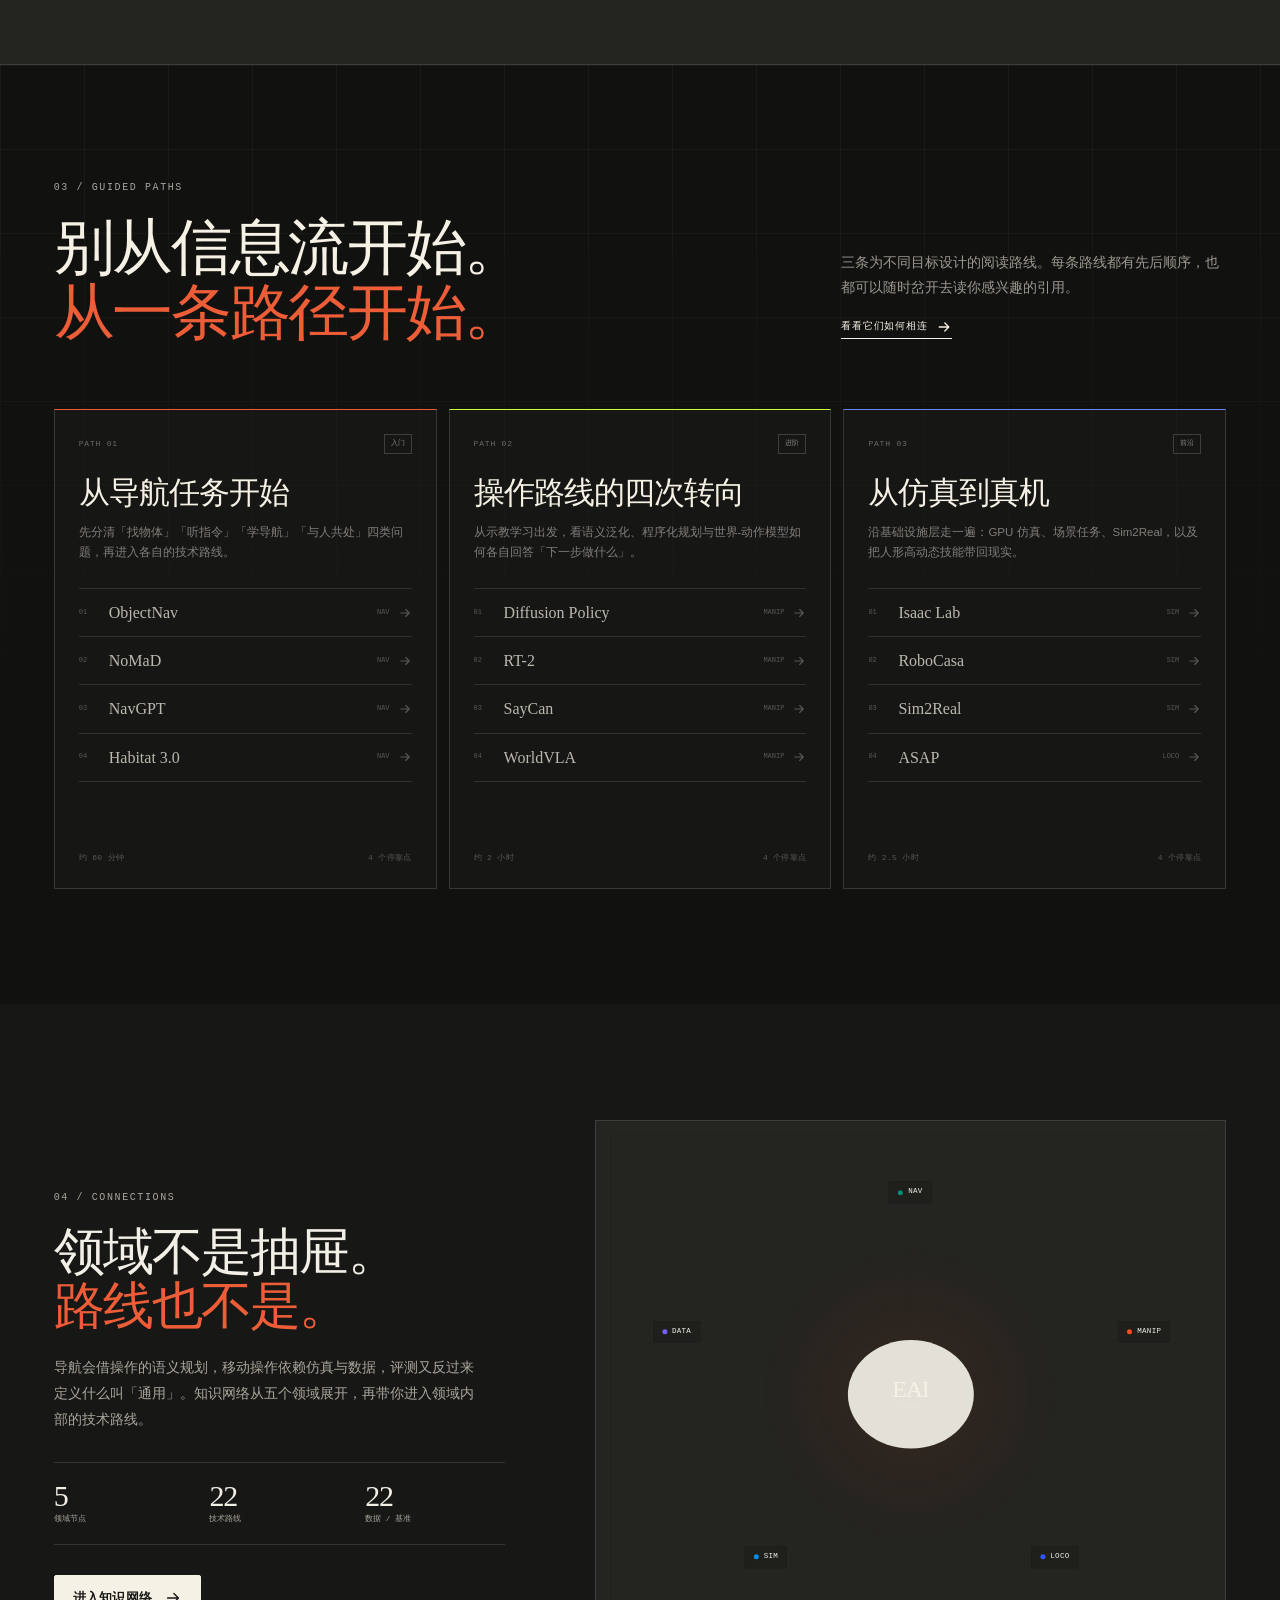
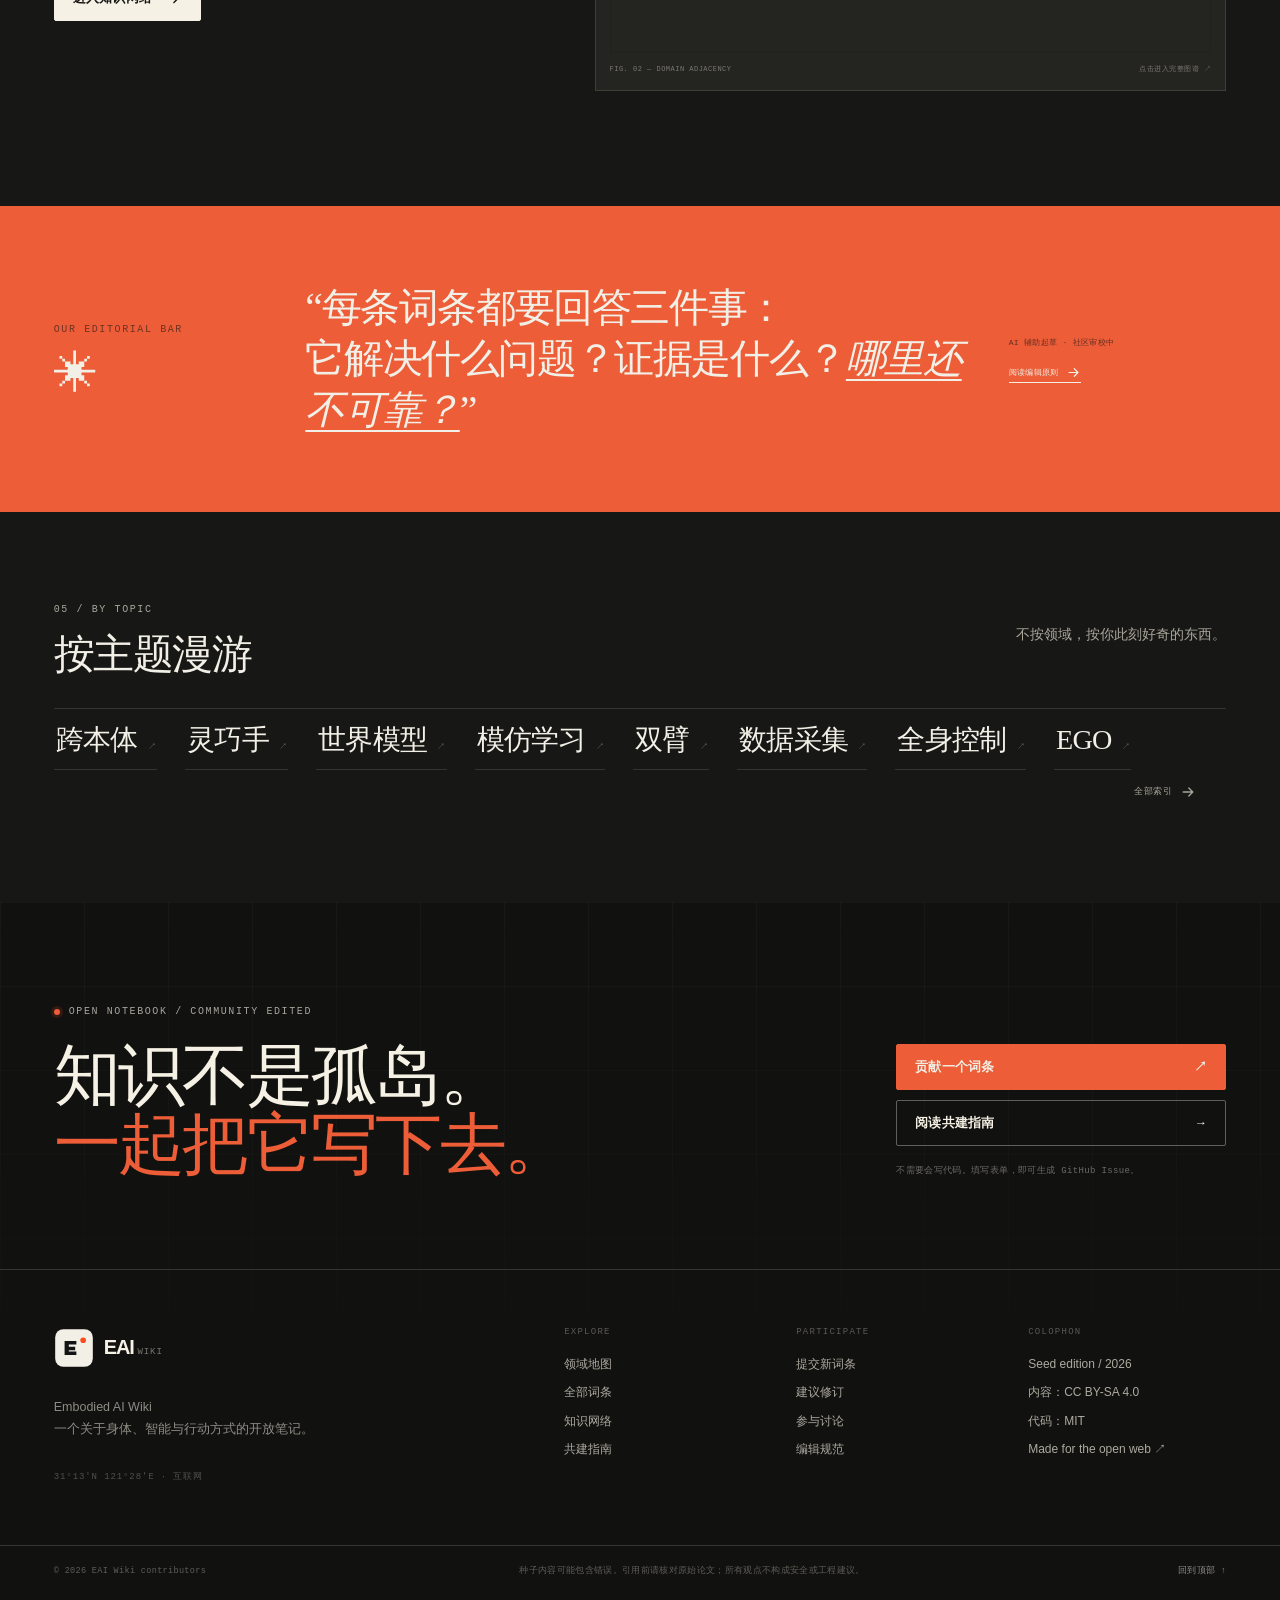
==== commit 952a2647: "feat: dark charcoal theme and wiki index/help pages" ====
--- a/index.html
+++ b/index.html
@@ -6,8 +6,8 @@
   <title>EAI Wiki · 具身智能开放知识库</title>
   <meta name="description" content="EAI Wiki 是一个由社区共建的具身智能知识库：导航、操作、移动操作、仿真器、数据与评测五大领域，按技术路线整理论文、数据集、benchmark 与开放讨论。">
   <meta name="author" content="EAI Wiki contributors">
-  <meta name="theme-color" content="#f2efe6">
-  <meta name="color-scheme" content="light">
+  <meta name="theme-color" content="#171715">
+  <meta name="color-scheme" content="dark">
   <meta property="og:type" content="website">
   <meta property="og:site_name" content="EAI Wiki">
   <meta property="og:locale" content="zh_CN">
--- a/assets/css/styles.css
+++ b/assets/css/styles.css
@@ -4461,6 +4461,327 @@
   .field-grid--two .wiki-url-box { min-height: 36px; }
 }
 
+/* --------------------------------------------- Wikipedia-inspired article skin */
+
+.wiki-skin {
+  --wiki-border: #a2a9b1;
+  --wiki-border-soft: #c8ccd1;
+  --wiki-box: #f8f9fa;
+  --wiki-link: #3366cc;
+  --wiki-muted: #54595d;
+  background: #ffffff;
+  color: #202122;
+  border-top: 1px solid var(--wiki-border-soft);
+  font-family: var(--sans);
+  margin-bottom: 30px;
+}
+.wiki-skin a { color: var(--wiki-link); text-decoration: none; }
+.wiki-skin a:hover { text-decoration: underline; }
+.wiki-skin button { font-family: inherit; }
+.wiki-tabbar { background: #fff; border-bottom: 1px solid var(--wiki-border); }
+.wiki-tabbar-inner {
+  display: flex;
+  align-items: flex-end;
+  gap: 18px;
+  max-width: 1280px;
+  min-height: 44px;
+  margin: 0 auto;
+  padding: 0 24px;
+}
+.wiki-tabbar-brand {
+  display: flex;
+  align-items: center;
+  align-self: center;
+  gap: 7px;
+  color: #202122;
+  font-family: "Linux Libertine", Georgia, "Songti SC", serif;
+  font-size: 16px;
+  white-space: nowrap;
+}
+.wiki-tabbar-mark {
+  display: grid;
+  place-items: center;
+  width: 24px;
+  height: 24px;
+  border: 1px solid #72777d;
+  border-radius: 2px;
+  background: var(--wiki-box);
+  color: #202122;
+  font-family: Georgia, serif;
+  font-size: 14px;
+}
+.wiki-tabs { display: flex; align-items: flex-end; gap: 0; margin-left: 8px; }
+.wiki-tab {
+  display: inline-block;
+  padding: 11px 12px 8px;
+  border: 0;
+  border-bottom: 2px solid transparent;
+  background: transparent;
+  color: var(--wiki-link);
+  font-size: 13px;
+  line-height: 1.4;
+  cursor: pointer;
+  white-space: nowrap;
+}
+.wiki-tab:hover { text-decoration: underline; }
+.wiki-tab.is-active { color: #202122; border-bottom-color: var(--wiki-link); font-weight: 600; }
+.wiki-tab.is-disabled { color: #72777d; cursor: not-allowed; }
+.wiki-tabbar-right { display: flex; align-items: center; gap: 14px; align-self: center; margin-left: auto; }
+.wiki-tabbar-link {
+  border: 0;
+  background: transparent;
+  color: var(--wiki-muted);
+  font-size: 12px;
+  white-space: nowrap;
+  cursor: pointer;
+}
+.wiki-tabbar-link:hover { color: var(--wiki-link); text-decoration: underline; }
+.wiki-skin-grid {
+  display: grid;
+  grid-template-columns: 220px minmax(0, 1000px);
+  align-items: start;
+  justify-content: center;
+  gap: 28px;
+  max-width: 1280px;
+  margin: 0 auto;
+  padding: 24px 24px 48px;
+}
+.wiki-side { position: sticky; top: 100px; font-size: 12px; }
+.wiki-toc-box { padding: 10px 12px; border: 1px solid var(--wiki-border); background: var(--wiki-box); }
+.wiki-toc-heading { margin-bottom: 5px; padding-bottom: 6px; border-bottom: 1px solid #eaecf0; font-size: 13px; font-weight: 600; }
+.wiki-toc-box ol { counter-reset: wikito; margin: 0; padding: 0; list-style: none; }
+.wiki-toc-box li { counter-increment: wikito; }
+.wiki-toc-box button {
+  display: block;
+  width: 100%;
+  padding: 4px 0;
+  border: 0;
+  background: transparent;
+  color: var(--wiki-link);
+  text-align: left;
+  font-size: 12px;
+  line-height: 1.4;
+  cursor: pointer;
+}
+.wiki-toc-box button::before { content: counter(wikito) ". "; color: var(--wiki-muted); }
+.wiki-toc-box button:hover { text-decoration: underline; }
+.wiki-tools { display: flex; flex-direction: column; gap: 5px; margin-top: 14px; padding-top: 9px; border-top: 1px solid #eaecf0; }
+.wiki-tools-head { margin-bottom: 2px; font-weight: 600; color: #202122; }
+.wiki-tools a, .wiki-tools button { padding: 0; border: 0; background: transparent; color: var(--wiki-link); text-align: left; font-size: 12px; line-height: 1.7; cursor: pointer; }
+.wiki-tools a:hover, .wiki-tools button:hover { text-decoration: underline; }
+.wiki-tool-disabled { color: #72777d; font-size: 12px; line-height: 1.7; }
+.wiki-article-body { min-width: 0; color: #202122; font-size: 14px; line-height: 1.65; }
+.wiki-article-body p { margin: 0.5em 0; color: inherit; font-size: inherit; line-height: 1.75; }
+.wiki-title {
+  margin: 0 0 2px;
+  padding-bottom: 6px;
+  border-bottom: 1px solid var(--wiki-border);
+  color: #202122;
+  font-family: "Linux Libertine", "Iowan Old Style", Georgia, "Songti SC", serif;
+  font-size: 2.5em;
+  font-weight: 400;
+  line-height: 1.25;
+  letter-spacing: -0.015em;
+}
+.wiki-site-sub { margin-bottom: 9px; color: var(--wiki-muted); font-size: 12.5px; }
+.wiki-statusline {
+  display: flex;
+  align-items: center;
+  gap: 7px;
+  margin-bottom: 10px;
+  padding: 7px 0;
+  border-bottom: 1px solid #eaecf0;
+  color: var(--wiki-muted);
+  font-size: 11.5px;
+}
+.wiki-status-dot { display: inline-block; width: 7px; height: 7px; border-radius: 50%; background: #00af89; }
+.wiki-hatnote { margin: 8px 0 12px; padding-left: 1.6em; color: var(--wiki-muted); font-size: 13px; font-style: italic; line-height: 1.6; }
+.wiki-lead-layout { display: grid; grid-template-columns: minmax(0, 1fr) 300px; align-items: start; gap: 24px; margin: 14px 0 8px; }
+.wiki-lead p { margin: 0 0 12px; font-size: 14.5px; line-height: 1.8; }
+.wiki-lead p:last-child { margin-bottom: 0; }
+.wiki-skin .wiki-infobox { width: auto; float: none; margin: 0; border: 1px solid var(--wiki-border); background: var(--wiki-box); font-size: 12px; line-height: 1.5; }
+.wiki-infobox-title { padding: 7px 10px; border-bottom: 1px solid var(--wiki-border); background: #eaecf0; text-align: center; font-size: 13px; font-weight: 600; }
+.wiki-infobox table { width: 100%; border-collapse: collapse; }
+.wiki-infobox th { width: 74px; padding: 6px 8px; border-top: 1px solid #eaecf0; color: var(--wiki-muted); text-align: left; vertical-align: top; font-weight: 400; }
+.wiki-infobox td { padding: 6px 8px; border-top: 1px solid #eaecf0; vertical-align: top; overflow-wrap: anywhere; }
+.wiki-infobox tr:first-child th, .wiki-infobox tr:first-child td { border-top: 0; }
+.wiki-mobile-toc { display: none; }
+.wiki-skin .wiki-section { margin: 0; padding: 0; border: 0; scroll-margin-top: 100px; }
+.wiki-section-heading { display: flex; align-items: baseline; gap: 8px; margin: 27px 0 10px; border-bottom: 1px solid var(--wiki-border); }
+.wiki-section-heading h2 {
+  margin: 0;
+  padding-bottom: 4px;
+  color: #202122;
+  font-family: "Linux Libertine", "Iowan Old Style", Georgia, "Songti SC", serif;
+  font-size: 1.55em;
+  font-weight: 400;
+  line-height: 1.3;
+  letter-spacing: 0;
+}
+.wiki-section-edit { margin-left: auto; padding: 0 0 4px; border: 0; background: transparent; color: var(--wiki-link); font-size: 12px; cursor: pointer; }
+.wiki-section-edit::before { content: "["; color: var(--wiki-muted); }
+.wiki-section-edit::after { content: "]"; color: var(--wiki-muted); }
+.wiki-section-edit:hover { text-decoration: underline; }
+.wiki-subheading {
+  margin: 16px 0 4px;
+  color: #202122;
+  font-family: "Linux Libertine", "Iowan Old Style", Georgia, "Songti SC", serif;
+  font-size: 1.18em;
+  font-weight: 600;
+  line-height: 1.4;
+}
+.wiki-see-also a { font-weight: 500; }
+.wiki-list { margin: 8px 0 14px; padding-left: 1.6em; list-style: disc; }
+.wiki-list li { margin: 4px 0; color: inherit; font-size: inherit; line-height: 1.75; }
+.wikitable { width: 100%; border-collapse: collapse; border: 1px solid var(--wiki-border); background: var(--wiki-box); color: #202122; font-size: 12.5px; line-height: 1.5; }
+.wikitable th, .wikitable td { padding: 6px 8px; border: 1px solid var(--wiki-border); text-align: left; vertical-align: top; }
+.wikitable th { background: #eaecf0; font-weight: 600; }
+.wiki-works-table td:first-child { white-space: nowrap; }
+.wiki-works-table th:nth-child(3), .wiki-works-table td:nth-child(3),
+.wiki-article-body .wikitable td:first-child { white-space: nowrap; }
+.wiki-table-text { color: #404244; font-size: 12px; }
+.wiki-table-sub { color: var(--wiki-muted); font-size: 10.5px; }
+.wiki-external { color: var(--wiki-muted); font-size: 10px; }
+.wiki-reading-guide { padding: 7px 10px; border-left: 3px solid var(--wiki-border); background: var(--wiki-box); color: var(--wiki-muted); font-size: 12.5px; }
+.wiki-reading-guide strong { color: #202122; }
+.wiki-skin .wiki-references { counter-reset: none; margin: 6px 0; padding-left: 1.8em; border: 0; columns: 2; column-gap: 28px; font-size: 12px; line-height: 1.6; list-style: decimal; }
+.wiki-skin .wiki-references li { margin: 0 0 8px; padding: 0; border: 0; break-inside: avoid; }
+.wiki-skin .wiki-references a { display: inline; padding: 0; color: var(--wiki-link); font-size: inherit; overflow-wrap: anywhere; }
+.wiki-skin .wiki-references a::before { content: none; }
+.wiki-source-note { margin-top: 10px; color: var(--wiki-muted); font-size: 11px; line-height: 1.6; }
+.wiki-empty { color: var(--wiki-muted); font-size: 12px; }
+.wiki-more-note { margin-top: 12px; padding: 8px 10px; border-left: 3px solid var(--wiki-border); background: var(--wiki-box); color: var(--wiki-muted); font-size: 12px; line-height: 1.7; }
+.wiki-inline-button { padding: 0; border: 0; background: none; color: var(--wiki-link); font-size: inherit; cursor: pointer; }
+.wiki-inline-button:hover { text-decoration: underline; }
+.wiki-categories { margin-top: 28px; padding: 7px 10px; border: 1px solid var(--wiki-border); background: var(--wiki-box); font-size: 12px; line-height: 1.7; }
+.wiki-categories strong { color: #202122; }
+.wiki-article-footer { margin-top: 14px; padding-top: 10px; border-top: 1px solid #eaecf0; color: var(--wiki-muted); font-size: 11px; line-height: 1.6; }
+.wiki-article-footer p { margin: 2px 0; color: inherit; font-size: inherit; }
+.wiki-footer-dot { margin: 0 4px; }
+.wiki-tools .is-bookmarked { color: #b32424; }
+.wiki-talk-shell {
+  max-width: 1280px;
+  margin: 0 auto;
+  padding: 0 24px 26px;
+}
+.wiki-talk-shell .discussion {
+  max-width: 1000px;
+  margin: 0 0 0 248px;
+  padding-top: 28px;
+  border-top: 1px solid var(--wiki-border);
+}
+.wiki-talk-shell .discussion-head h2 { font-size: clamp(30px, 3.4vw, 42px); }
+.wiki-talk-shell .discussion-sub { color: var(--muted); }
+
+.wiki-section-edit { text-decoration: none; }
+.wiki-edit-help p { margin: 4px 0 8px; color: var(--wiki-muted); font-size: 11.5px; line-height: 1.65; }
+.wiki-edit-help ul { margin: 0; padding-left: 1.5em; color: var(--wiki-muted); font-size: 11.5px; line-height: 1.8; }
+.wiki-edit-notice { margin: 12px 0 16px; padding: 10px 12px; border: 1px solid #c8ccd1; border-left: 4px solid #3366cc; background: #f8f9fa; font-size: 12px; line-height: 1.65; }
+.wiki-edit-notice strong { color: #202122; }
+.wiki-edit-notice p { margin: 3px 0 0; color: var(--wiki-muted); font-size: 12px; }
+.wiki-edit-page-form { margin-top: 14px; }
+.wiki-edit-scope { display: flex; align-items: flex-end; justify-content: space-between; gap: 16px; margin-bottom: 10px; }
+.wiki-edit-scope label { display: flex; align-items: center; gap: 8px; font-size: 12px; color: var(--wiki-muted); }
+.wiki-edit-scope select { min-width: 190px; padding: 5px 8px; border: 1px solid var(--wiki-border); background: #fff; color: #202122; font: inherit; font-size: 12px; }
+.wiki-edit-scope > span { color: var(--wiki-muted); font-size: 11px; }
+.wiki-editor-toolbar { display: flex; flex-wrap: wrap; gap: 4px; padding: 5px; border: 1px solid var(--wiki-border); border-bottom: 0; background: #f8f9fa; }
+.wiki-editor-toolbar button { display: grid; place-items: center; min-width: 28px; height: 26px; padding: 0 6px; border: 1px solid #c8ccd1; background: #fff; color: #202122; font-size: 12px; cursor: pointer; }
+.wiki-editor-toolbar button:hover { border-color: #3366cc; color: #3366cc; }
+.wiki-edit-textarea { display: block; width: 100%; min-height: 340px; padding: 12px 14px; border: 1px solid var(--wiki-border); background: #fff; color: #202122; font-family: "Cascadia Code", Consolas, monospace; font-size: 12.5px; line-height: 1.75; resize: vertical; }
+.wiki-edit-textarea:focus { outline: 2px solid #3366cc; outline-offset: -2px; }
+.wiki-editor-preview { margin: 10px 0; padding: 12px 15px; border: 1px solid var(--wiki-border); background: #f8f9fa; color: #202122; font-size: 13px; line-height: 1.7; }
+.wiki-editor-preview h3, .wiki-editor-preview h4 { margin: 10px 0 5px; font-family: "Linux Libertine", Georgia, "Songti SC", serif; font-weight: 600; }
+.wiki-editor-preview p { margin: 5px 0; color: inherit; font-size: inherit; }
+.wiki-editor-preview ul { margin: 5px 0; padding-left: 1.5em; }
+.wiki-edit-fields { display: flex; flex-direction: column; gap: 10px; margin-top: 14px; }
+.wiki-edit-fields label { display: flex; flex-direction: column; gap: 5px; color: var(--wiki-muted); font-size: 11.5px; }
+.wiki-edit-fields em { color: #d73333; font-style: normal; }
+.wiki-edit-fields input, .wiki-edit-fields textarea, .wiki-edit-fields select { padding: 6px 8px; border: 1px solid var(--wiki-border); background: #fff; color: #202122; font: inherit; font-size: 12.5px; }
+.wiki-edit-fields textarea { resize: vertical; line-height: 1.6; }
+.wiki-edit-fields input:focus, .wiki-edit-fields textarea:focus, .wiki-edit-fields select:focus { outline: 2px solid #3366cc; outline-offset: -2px; }
+.wiki-edit-fields-row { display: grid; grid-template-columns: 1fr 1fr; gap: 12px; }
+.wiki-edit-disclaimer { margin: 13px 0; color: var(--wiki-muted); font-size: 10.5px; line-height: 1.65; }
+.wiki-edit-actions { display: flex; align-items: center; justify-content: space-between; flex-wrap: wrap; gap: 10px; padding-top: 11px; border-top: 1px solid #c8ccd1; }
+.wiki-edit-actions > div { display: flex; gap: 6px; flex-wrap: wrap; }
+.wiki-button { display: inline-flex; align-items: center; justify-content: center; padding: 6px 10px; border: 1px solid #a2a9b1; background: #f8f9fa; color: #3366cc; font: inherit; font-size: 12px; line-height: 1.4; cursor: pointer; text-decoration: none; }
+.wiki-button:hover { border-color: #3366cc; background: #fff; text-decoration: none; }
+.wiki-button--primary { border-color: #3366cc; background: #3366cc; color: #fff; }
+.wiki-button--primary:hover { background: #2a55ab; color: #fff; }
+.wiki-button--quiet { color: var(--wiki-muted); }
+.wiki-edit-status { margin-top: 8px; color: var(--wiki-muted); font-size: 11px; }
+.wiki-talk-banner { display: flex; align-items: flex-start; flex-wrap: wrap; gap: 8px 14px; margin: 15px 0 20px; padding: 11px 13px; border: 1px solid var(--wiki-border); background: #f8f9fa; font-size: 12px; line-height: 1.65; }
+.wiki-talk-banner strong { flex: 0 0 auto; color: #202122; }
+.wiki-talk-banner p { flex: 1 1 380px; margin: 0; color: var(--wiki-muted); font-size: 12px; }
+.wiki-talk-banner .wiki-button { margin-left: auto; }
+.wiki-talk-thread { margin-top: 12px; }
+.wiki-talk-thread .discussion { margin: 0; padding: 0; border: 0; }
+.wiki-talk-rules p { margin: 3px 0 9px; color: var(--wiki-muted); font-size: 11px; line-height: 1.65; }
+.wiki-skin .wiki-talk-thread .local-preview-note { margin: 10px 0; border-color: var(--wiki-border); background: #f8f9fa; color: #202122; }
+.wiki-skin .wiki-talk-thread .local-preview-note p { color: var(--wiki-muted); }
+.wiki-skin .wiki-talk-thread .local-preview-note .preview-dot { background: #3366cc; }
+.wiki-skin .wiki-talk-thread .comment-count-row { border-top: 1px solid var(--wiki-border); padding-top: 9px; }
+.wiki-skin .wiki-talk-thread .comment-form { border: 1px solid var(--wiki-border); background: #f8f9fa; }
+.wiki-skin .wiki-talk-thread .comment-form input, .wiki-skin .wiki-talk-thread .comment-form textarea { border-color: var(--wiki-border); background: #fff; }
+.wiki-skin .wiki-talk-thread .comment-form .button--dark { border-color: #3366cc; background: #3366cc; }
+.wiki-skin .wiki-talk-thread .comment-form .button--dark:hover { background: #2a55ab; }
+.wiki-skin .wiki-talk-thread .comment-content > p { color: #202122; font-size: 13px; }
+.wiki-skin .wiki-talk-thread .comment-meta { color: var(--wiki-muted); }
+.wiki-skin .wiki-talk-thread .discussion-sub { color: var(--wiki-muted); }
+
+@media (max-width: 1100px) {
+  .wiki-skin-grid { grid-template-columns: 190px minmax(0, 1fr); gap: 22px; padding-left: 20px; padding-right: 20px; }
+  .wiki-lead-layout { grid-template-columns: minmax(0, 1fr) 270px; gap: 18px; }
+  .wiki-talk-shell { padding-left: 20px; padding-right: 20px; }
+  .wiki-talk-shell .discussion { margin-left: 212px; }
+}
+@media (max-width: 900px) {
+  .wiki-tabbar-inner { padding: 0 16px; gap: 8px; overflow-x: auto; }
+  .wiki-tabbar-brand { display: none; }
+  .wiki-tabs { margin-left: 0; }
+  .wiki-tabbar-right { display: none; }
+  .wiki-skin-grid { grid-template-columns: 1fr; max-width: 820px; padding: 18px 18px 36px; }
+  .wiki-side { display: none; }
+  .wiki-mobile-toc { display: block; margin: 14px 0 4px; padding: 8px 11px; border: 1px solid var(--wiki-border); background: var(--wiki-box); font-size: 12px; }
+  .wiki-mobile-toc summary { cursor: pointer; font-weight: 600; }
+  .wiki-mobile-toc ol { margin: 8px 0 4px; padding-left: 1.5em; }
+  .wiki-mobile-toc li { margin: 3px 0; }
+  .wiki-mobile-toc button { padding: 0; border: 0; background: none; color: var(--wiki-link); font-size: 12px; }
+  .wiki-lead-layout { grid-template-columns: 1fr; gap: 16px; }
+  .wiki-title { font-size: 2.15em; }
+  .wiki-skin .wiki-infobox { width: 100%; }
+  .wiki-skin .wiki-references { columns: 1; }
+  .wiki-talk-shell { padding: 0 18px 26px; }
+  .wiki-talk-shell .discussion { max-width: none; margin-left: 0; }
+  .wiki-edit-scope { align-items: flex-start; flex-direction: column; }
+  .wiki-edit-scope select { width: 100%; }
+  .wiki-edit-fields-row { grid-template-columns: 1fr; }
+  .wiki-edit-actions { align-items: flex-start; }
+  .wiki-talk-banner .wiki-button { margin-left: 0; }
+  .wiki-article-body { overflow-x: hidden; }
+  .wiki-article-body .wikitable { display: block; width: 100%; overflow-x: auto; }
+  .wiki-article-body .wikitable tbody { display: table; width: 100%; }
+  .wiki-article-body .wikitable thead { display: table; width: 100%; }
+}
+@media (max-width: 590px) {
+  .wiki-skin-grid { padding: 14px 14px 30px; }
+  .wiki-tab { padding: 9px 8px 7px; font-size: 12px; }
+  .wiki-title { font-size: 1.9em; }
+  .wiki-statusline { display: block; line-height: 1.55; }
+  .wiki-statusline .wiki-status-dot { margin-right: 5px; }
+  .wiki-lead p { font-size: 13.5px; }
+  .wiki-section-heading { margin-top: 23px; }
+  .wiki-section-heading h2 { font-size: 1.4em; }
+  .wiki-works-table { display: block; overflow-x: auto; white-space: nowrap; }
+  .wiki-works-table .wiki-table-text { white-space: normal; min-width: 220px; }
+  .wiki-toc-mobile { display: block; }
+  .wiki-edit-textarea { min-height: 260px; }
+  .wiki-editor-toolbar button { min-width: 26px; height: 26px; }
+  .wiki-edit-actions > div { width: 100%; }
+  .wiki-edit-actions .wiki-button { flex: 1 1 auto; }
+  .wiki-talk-banner { display: block; }
+  .wiki-talk-banner .wiki-button { margin-top: 8px; width: 100%; }
+}
+
 @media (prefers-reduced-motion: reduce) {
   html { scroll-behavior: auto; }
   *,
@@ -4472,3 +4793,230 @@
   }
   .reveal { opacity: 1; transform: none; }
 }
+
+/* ------------------------------------------------------------------ catalog wiki */
+
+.catalog-wiki-toolbar { display: flex; flex-direction: column; gap: 10px; margin: 4px 0 12px; }
+.catalog-wiki-toolbar .filter-row { display: flex; flex-wrap: wrap; gap: 5px; }
+.catalog-wiki-controls { display: grid; grid-template-columns: minmax(180px, 1fr) repeat(3, minmax(120px, auto)); gap: 6px; align-items: center; }
+.catalog-wiki-controls .catalog-search { height: 34px; }
+.catalog-wiki-controls .select-wrap select { height: 34px; }
+.catalog-wikitable td { vertical-align: top; }
+.catalog-wikitable td:first-child { min-width: 145px; }
+.catalog-wikitable th:nth-child(2), .catalog-wikitable td:nth-child(2) { width: 58px; white-space: nowrap; }
+.catalog-wikitable td:nth-child(3) { min-width: 145px; }
+.catalog-wikitable .wiki-table-text { line-height: 1.5; }
+.catalog-wikitable td:first-child > a { font-weight: 600; }
+.catalog-empty { padding: 20px 0; }
+.catalog-empty-action { margin-top: 10px; }
+
+/* ------------------------------------------------------------------ dark colors
+   The layout is intentionally unchanged: this layer only retunes the palette
+   to the dark charcoal sheet from the site's footer/contribution language. */
+
+:root {
+  --paper: #171715;
+  --paper-raised: #1f1f1c;
+  --paper-deep: #242420;
+  --cream: #f6f1e5;
+  --ink: #f2efe6;
+  --ink-soft: #dfdad0;
+  --muted: #aaa69c;
+  --muted-light: #7c7970;
+  --line: rgba(246, 241, 229, 0.13);
+  --line-strong: rgba(246, 241, 229, 0.28);
+  --line-light: rgba(246, 241, 229, 0.16);
+  --orange: #ec5d38;
+  --orange-deep: #d24b28;
+  --blue: #8ab4f8;
+  --red: #ff817a;
+  color-scheme: dark;
+}
+
+html, body { background: #171715; }
+body { color: var(--ink); }
+::selection { background: var(--orange); color: #171715; }
+.ambient-grid {
+  background-image:
+    linear-gradient(to right, rgba(246, 241, 229, 0.035) 1px, transparent 1px),
+    linear-gradient(to bottom, rgba(246, 241, 229, 0.035) 1px, transparent 1px);
+}
+.site-header { background: rgba(23, 23, 21, 0.86); }
+.site-header.is-scrolled { background: rgba(23, 23, 21, 0.97); }
+.site-header .brand-mark svg rect { fill: #f2efe6; }
+.site-header .brand-mark svg path { fill: #171715; }
+.brand-version { color: var(--muted); border-color: var(--line); }
+.header-github { background: #1d1d1a; color: var(--cream); border-color: rgba(246, 241, 229, 0.28); }
+.header-github:hover { background: var(--cream); color: #171715; border-color: var(--cream); }
+.search-trigger kbd { background: #20201d; }
+.view--contribute-wiki .wiki-inline-button { color: #8ab4f8; }
+.view--contribute-wiki .faq-list details { border-color: var(--line); }
+.view--contribute-wiki .faq-list details p { color: #c9c4ba; }
+.view--contribute-wiki .code-block { background: #11110f; color: #e7e2d8; border-color: #4a4a44; }
+.site-footer { background: #11110f; color: var(--cream); }
+.site-footer::before { opacity: 0.9; }
+.marquee { background: #11110f; border-color: #2a2a26; color: var(--cream); }
+.featured-section::before { background-image: radial-gradient(rgba(246, 241, 229, 0.08) 0.65px, transparent 0.65px); }
+.spotlight, .paths-section, .contribute-hero, .graph-canvas-card, .aside-card--dark { background: #11110f; color: var(--cream); }
+.domain-card {
+  background: #1e1e1b;
+  background: color-mix(in srgb, var(--accent) 9%, #1b1b18);
+  color: var(--ink);
+}
+.domain-card--feature { background: #11110f; color: var(--cream); border-color: rgba(246, 241, 229, 0.14); }
+.domain-card:hover { box-shadow: 0 18px 35px rgba(0, 0, 0, 0.34); }
+.domain-card--feature:hover { box-shadow: 0 24px 55px rgba(0, 0, 0, 0.46); }
+.domain-card:hover .dc-arrow { background: var(--cream); border-color: var(--cream); color: #171715; }
+.domain-card--feature:hover .dc-arrow { background: var(--accent); border-color: var(--accent); color: #171715; }
+.dc-mini-tags span { border-color: var(--line); color: var(--muted); }
+.domain-card:not(.domain-card--feature) .dc-description { color: rgba(246, 241, 229, 0.66); }
+.domain-card:not(.domain-card--feature) .dc-route-list span { border-color: var(--line); color: rgba(246, 241, 229, 0.7); }
+.domain-card:not(.domain-card--feature) .dc-mini-tags span { border-color: var(--line); color: var(--muted); }
+.button--dark { background: var(--cream); border-color: var(--cream); color: #171715; }
+.button--dark:hover { background: #fffaf0; border-color: #fffaf0; color: #171715; }
+.button--outline:hover { background: var(--cream); border-color: var(--cream); color: #171715; }
+.button--ghost-light:hover { background: var(--cream); color: #171715; border-color: var(--cream); }
+.hero-search { background: #1f1f1c; border-color: var(--line-strong); color: var(--ink); }
+.hero-search-placeholder { color: var(--muted); }
+.hero-search:hover { background: var(--cream); border-color: var(--cream); color: #171715; }
+.hero-search:hover .hero-search-placeholder,
+.hero-search:hover .hero-search-hint { color: rgba(23, 23, 21, 0.62); }
+.filter-chip.is-active { background: var(--orange); border-color: var(--orange); color: #171715; }
+.filter-chip.is-active span { color: rgba(23, 23, 21, 0.66); }
+.entry-card:hover, .resource-card:hover, .mini-node:hover { background: #252521; }
+.icon-close:hover { background: var(--cream); color: #171715; }
+.wiki-action:hover { background: var(--cream); color: #171715; border-color: var(--cream); }
+.field textarea:focus, .field input:focus, .field select:focus { background: #252521; }
+.catalog-search, .select-wrap select { background: var(--paper-raised); color: var(--ink); }
+.catalog-search input, .select-wrap select { color: var(--ink); }
+.catalog-wiki-controls .catalog-search, .catalog-wiki-controls .select-wrap select { background: #20201d; color: var(--ink); }
+.catalog-wiki-controls .select-wrap select option { background: #20201d; color: var(--ink); }
+.catalog-wikitable td:first-child > a { color: var(--wiki-link, #8ab4f8); }
+
+/* dark wiki article surface */
+.wiki-skin {
+  --wiki-border: #4a4a44;
+  --wiki-border-soft: #363631;
+  --wiki-box: #20201d;
+  --wiki-link: #8ab4f8;
+  --wiki-muted: #aaa69c;
+  background: #171715;
+  color: #f2efe6;
+  border-top-color: #363631;
+}
+.wiki-tabbar { background: #171715; }
+.wiki-tabbar-mark { background: #20201d; border-color: #5d5d55; color: #f2efe6; }
+.wiki-tab.is-active { color: #f2efe6; }
+.wiki-tab { color: #8ab4f8; }
+.wiki-tabbar-link { color: #aaa69c; }
+.wiki-tabbar-link:hover { color: #8ab4f8; }
+.wiki-title, .wiki-section-heading h2, .wiki-subheading, .wiki-section-heading h2, .wiki-lead strong { color: #f2efe6; }
+.wiki-site-sub { color: #aaa69c; }
+.wiki-statusline { border-bottom-color: #363631; color: #aaa69c; }
+.wiki-hatnote { color: #aaa69c; }
+.wiki-article-body { color: #f2efe6; }
+.wiki-article-body p { color: #e7e2d8; }
+.wiki-infobox { border-color: #4a4a44; background: #20201d; }
+.wiki-infobox-title { background: #2b2b27; border-bottom-color: #4a4a44; color: #f2efe6; }
+.wiki-infobox th, .wiki-infobox td { border-top-color: #363631; color: #e7e2d8; }
+.wiki-infobox th { color: #aaa69c; }
+.wiki-toc-box { background: #20201d; border-color: #4a4a44; }
+.wiki-toc-heading { border-bottom-color: #363631; color: #f2efe6; }
+.wiki-toc-box button { color: #8ab4f8; }
+.wiki-toc-box button::before { color: #aaa69c; }
+.wiki-tools { border-top-color: #363631; }
+.wiki-tools-head { color: #f2efe6; }
+.wiki-tools a, .wiki-tools button { color: #8ab4f8; }
+.wiki-tool-disabled { color: #7c7970; }
+.wiki-mobile-toc { background: #20201d; border-color: #4a4a44; }
+.wiki-mobile-toc summary { color: #f2efe6; }
+.wiki-mobile-toc button { color: #8ab4f8; }
+.wiki-section { border-color: #363631; }
+.wiki-section-heading { border-bottom-color: #4a4a44; }
+.wiki-section-edit { color: #8ab4f8; }
+.wiki-section-edit::before, .wiki-section-edit::after { color: #aaa69c; }
+.wiki-definition { background: color-mix(in srgb, var(--accent) 12%, #1d1d1a); border-color: var(--accent); }
+.wiki-definition p { color: #f2efe6; }
+.wiki-definition .mono { color: #aaa69c; }
+.wiki-bullets, .wiki-list { color: #e7e2d8; }
+.wiki-bullets li { border-color: #363631; color: #e7e2d8; }
+.wiki-list li { color: #e7e2d8; }
+.wikitable { background: #20201d; border-color: #4a4a44; color: #f2efe6; }
+.wikitable th, .wikitable td { border-color: #4a4a44; }
+.wikitable th { background: #2b2b27; color: #f2efe6; }
+.wiki-table-sub, .wiki-table-text { color: #b5b0a5; }
+.wiki-references { border-color: #363631; }
+.wiki-skin .wiki-references { color: #e7e2d8; }
+.wiki-skin .wiki-references a { color: #8ab4f8; }
+.wiki-source-note, .wiki-empty { color: #aaa69c; }
+.wiki-more-note { background: #20201d; border-color: #4a4a44; color: #aaa69c; }
+.wiki-inline-button { color: #8ab4f8; }
+.wiki-categories { background: #20201d; border-color: #4a4a44; color: #e7e2d8; }
+.wiki-categories a { color: #8ab4f8; }
+.wiki-article-footer { border-top-color: #363631; color: #aaa69c; }
+.wiki-article-footer a { color: #8ab4f8; }
+.wiki-talk-banner, .wiki-edit-notice { background: #20201d; border-color: #4a4a44; color: #e7e2d8; }
+.wiki-talk-banner strong, .wiki-edit-notice strong { color: #f2efe6; }
+.wiki-talk-banner p, .wiki-edit-notice p { color: #aaa69c; }
+.wiki-edit-scope label, .wiki-edit-scope > span, .wiki-edit-fields label, .wiki-edit-disclaimer, .wiki-edit-status { color: #aaa69c; }
+.wiki-edit-scope select, .wiki-edit-fields input, .wiki-edit-fields textarea, .wiki-edit-fields select, .wiki-edit-textarea { background: #1b1b18; border-color: #4a4a44; color: #f2efe6; }
+.wiki-edit-fields input::placeholder, .wiki-edit-fields textarea::placeholder, .wiki-edit-textarea::placeholder { color: #77746c; }
+.wiki-editor-toolbar { background: #20201d; border-color: #4a4a44; }
+.wiki-editor-toolbar button { background: #2a2a26; border-color: #4a4a44; color: #f2efe6; }
+.wiki-editor-toolbar button:hover { background: #34342f; color: #f2efe6; border-color: #6b6b62; }
+.wiki-editor-preview { background: #20201d; border-color: #4a4a44; color: #e7e2d8; }
+.wiki-button { background: #20201d; border-color: #4a4a44; color: #8ab4f8; }
+.wiki-button:hover { background: #2a2a26; border-color: #8ab4f8; color: #8ab4f8; }
+.wiki-button--primary { background: var(--orange); border-color: var(--orange); color: #171715; }
+.wiki-button--primary:hover { background: #f06b46; color: #171715; }
+.wiki-button--quiet { color: #aaa69c; }
+.wiki-edit-help p, .wiki-edit-help ul, .wiki-talk-rules p { color: #aaa69c; }
+.wiki-edit-help li { color: #aaa69c; }
+.wiki-edit-actions { border-top-color: #363631; }
+.wiki-edit-textarea:focus, .wiki-edit-fields input:focus, .wiki-edit-fields textarea:focus, .wiki-edit-fields select:focus { outline-color: #8ab4f8; }
+.wiki-skin .wiki-talk-thread .local-preview-note { background: #20201d; border-color: #4a4a44; color: #e7e2d8; }
+.wiki-skin .wiki-talk-thread .local-preview-note p { color: #aaa69c; }
+.wiki-skin .wiki-talk-thread .comment-count-row { border-top-color: #363631; color: #aaa69c; }
+.wiki-skin .wiki-talk-thread .comment-form { background: #20201d; border-color: #4a4a44; }
+.wiki-skin .wiki-talk-thread .comment-form input, .wiki-skin .wiki-talk-thread .comment-form textarea { background: #1b1b18; border-color: #4a4a44; color: #f2efe6; }
+.wiki-skin .wiki-talk-thread .comment-content > p { color: #e7e2d8; }
+.wiki-skin .wiki-talk-thread .comment-meta { color: #aaa69c; }
+.wiki-skin .wiki-talk-thread .comment-form .button--dark { background: var(--orange); border-color: var(--orange); color: #171715; }
+.wiki-skin .wiki-talk-thread .comment-form .button--dark:hover { background: #f06b46; }
+.wiki-skin .wiki-talk-thread .local-preview-note .preview-dot { background: var(--orange); }
+.wiki-skin .wiki-talk-thread .comment-form label { color: #aaa69c; }
+.form-disclaimer { background: #20201d; color: #aaa69c; }
+.toast { background: #20201d; color: #f2efe6; border-color: #4a4a44; }
+.code-block { background: #11110f; color: #e7e2d8; border-color: #4a4a44; }
+.graph-canvas-card { background: #11110f; color: var(--cream); }
+
+/* dark site panels outside the article skin */
+.modal { background: #1b1b18; color: var(--ink); }
+.modal input, .modal textarea, .modal select, .field input, .field textarea, .field select, .comment-form input, .comment-form textarea { background: #20201d; border-color: #4a4a44; color: var(--ink); }
+.search-result.is-selected, .search-result:hover { background: #252521; }
+.search-input-row, .search-field { background: #20201d; border-color: #4a4a44; }
+.citation-block, .code-block { background: #20201d; border-color: #4a4a44; color: #e7e2d8; }
+.faq-list details, .way-card, .process-step, .aside-card, .guide-aside .aside-card { background: #1f1f1c; border-color: var(--line); }
+.ways-section, .guide-section, .contribute-body { background: #171715; }
+.contribute-intro .prose, .faq-list details p, .guide-main { color: #d8d3c9; }
+.graph-quicknav button, .graph-panel { background: #1f1f1c; border-color: var(--line); color: var(--ink); }
+.graph-panel-question { background: #242420; }
+.graph-canvas-card { background: #11110f; color: var(--cream); }
+.entry-pagination, .pagination-card { border-color: var(--line); }
+.pagination-card:hover { background: #20201d; }
+.local-preview-note { background: #24221d; border-color: #4a4a44; color: #e7e2d8; }
+.local-preview-note p { color: #aaa69c; }
+.comment-setup, .giscus-shell, .comment-form { background: #1f1f1c; border-color: var(--line); }
+.section-head--light, .contribute-hero, .contribute-hero h1 { color: var(--cream); }
+
+@media (max-width: 900px) {
+  .catalog-wiki-controls { grid-template-columns: 1fr 1fr; }
+  .catalog-wiki-controls .catalog-search { grid-column: 1 / -1; }
+}
+@media (max-width: 590px) {
+  .catalog-wiki-controls { grid-template-columns: 1fr; }
+  .catalog-wiki-controls .catalog-search { grid-column: auto; }
+  .catalog-wikitable { display: block; overflow-x: auto; }
+  .catalog-wikitable tbody { display: table; width: 100%; }
+  .catalog-wikitable thead { display: table; width: 100%; }
+}
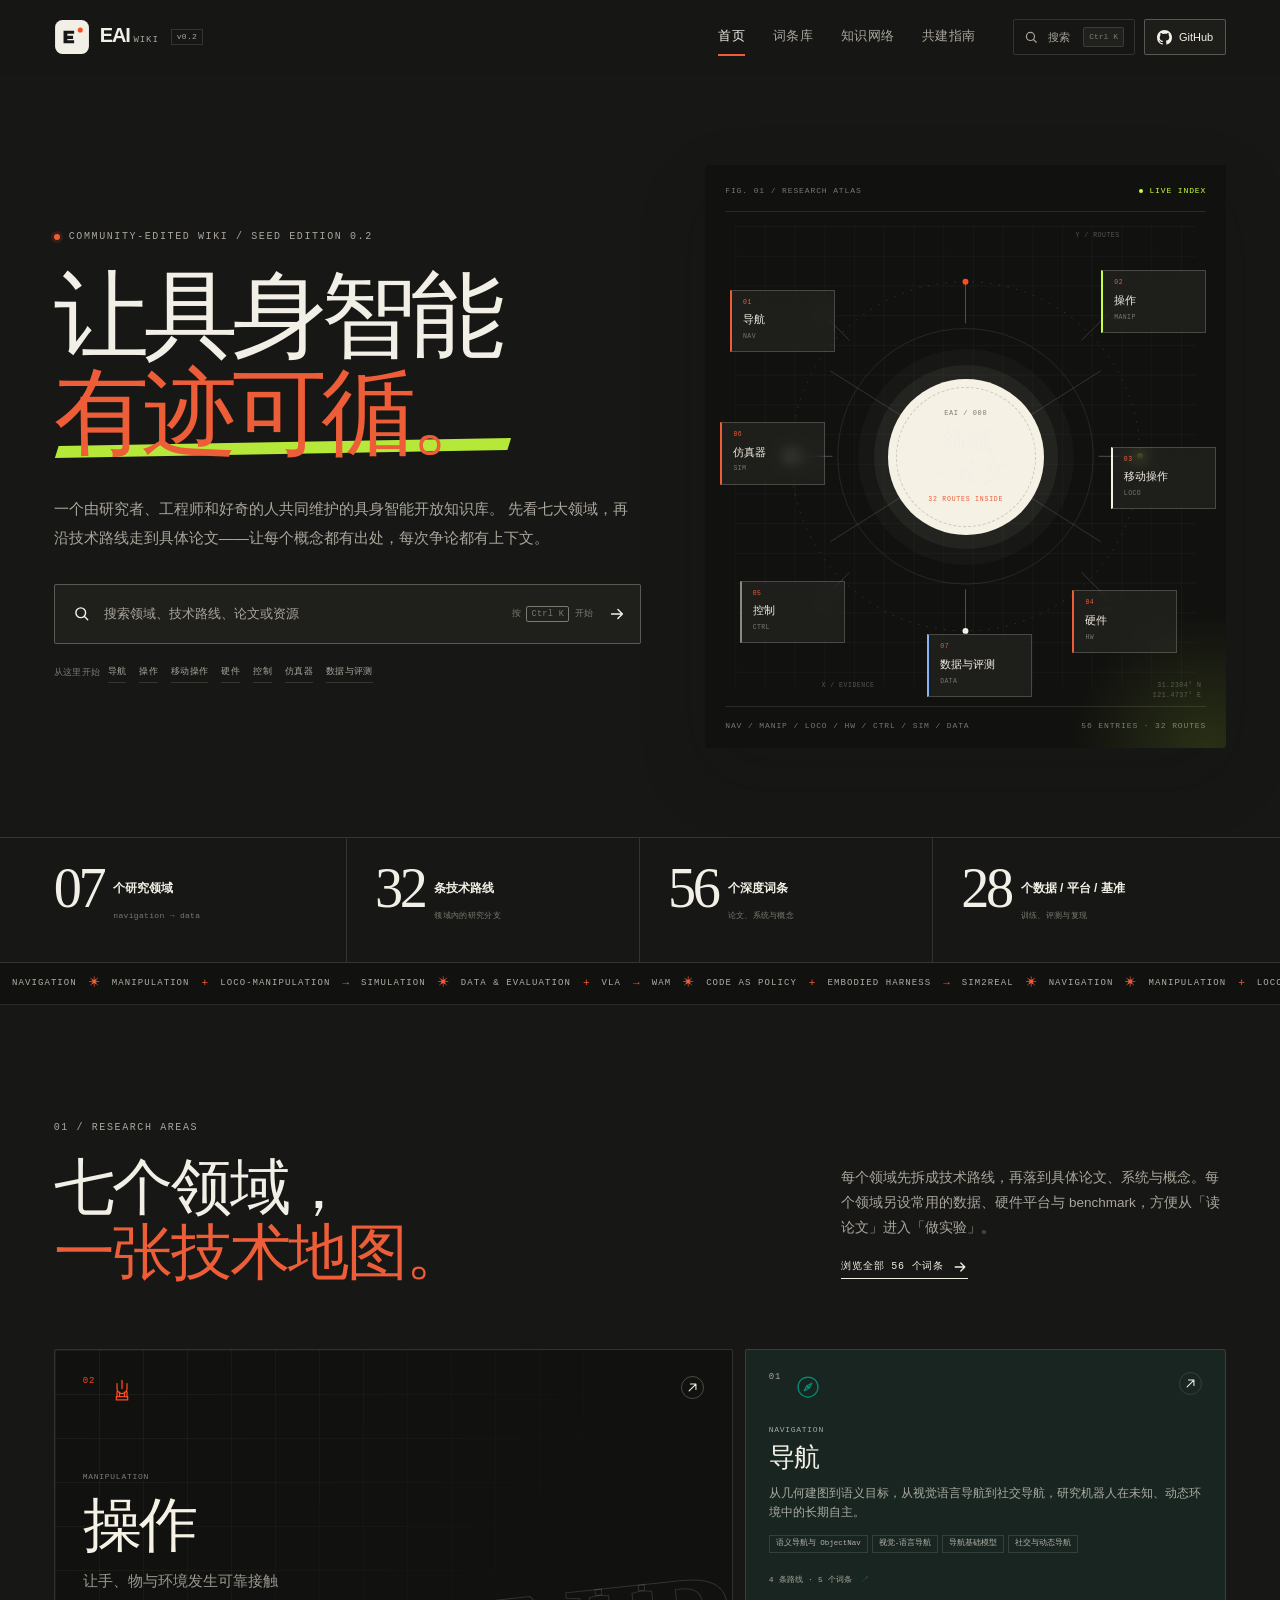
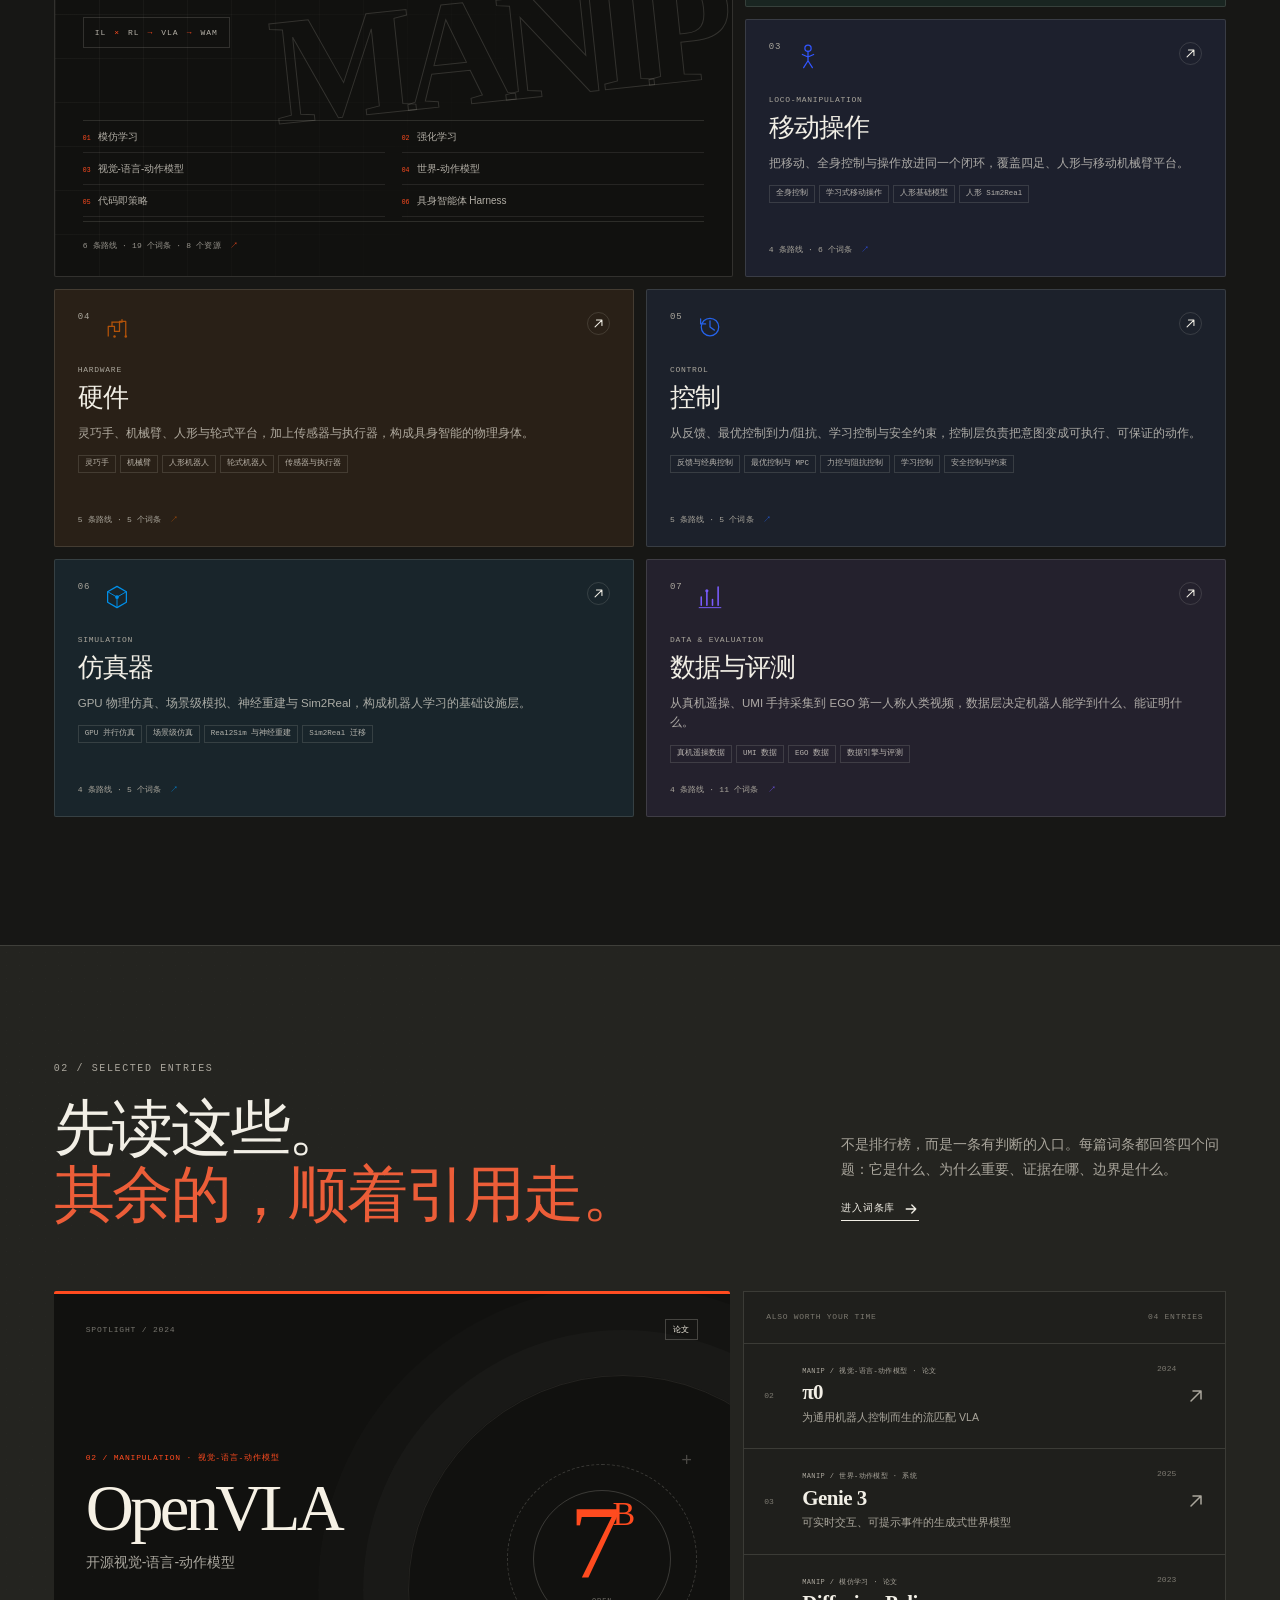
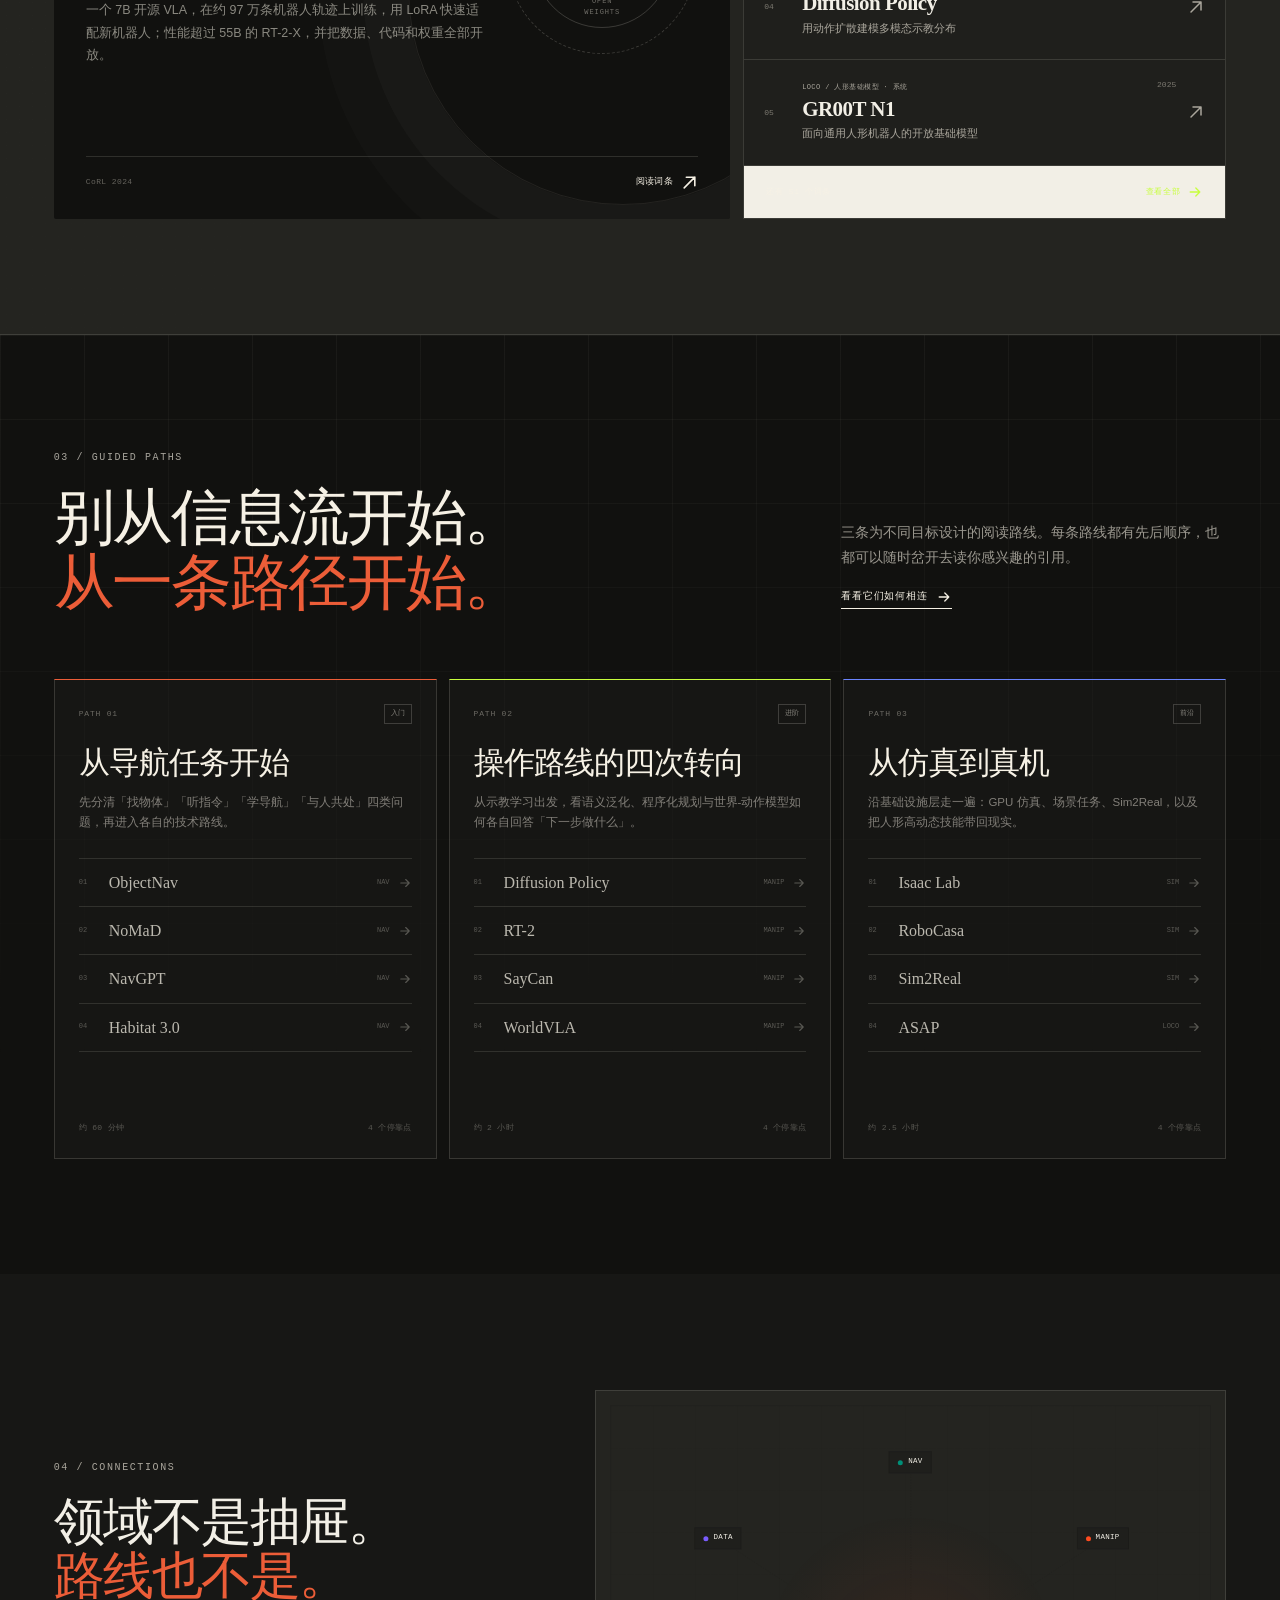
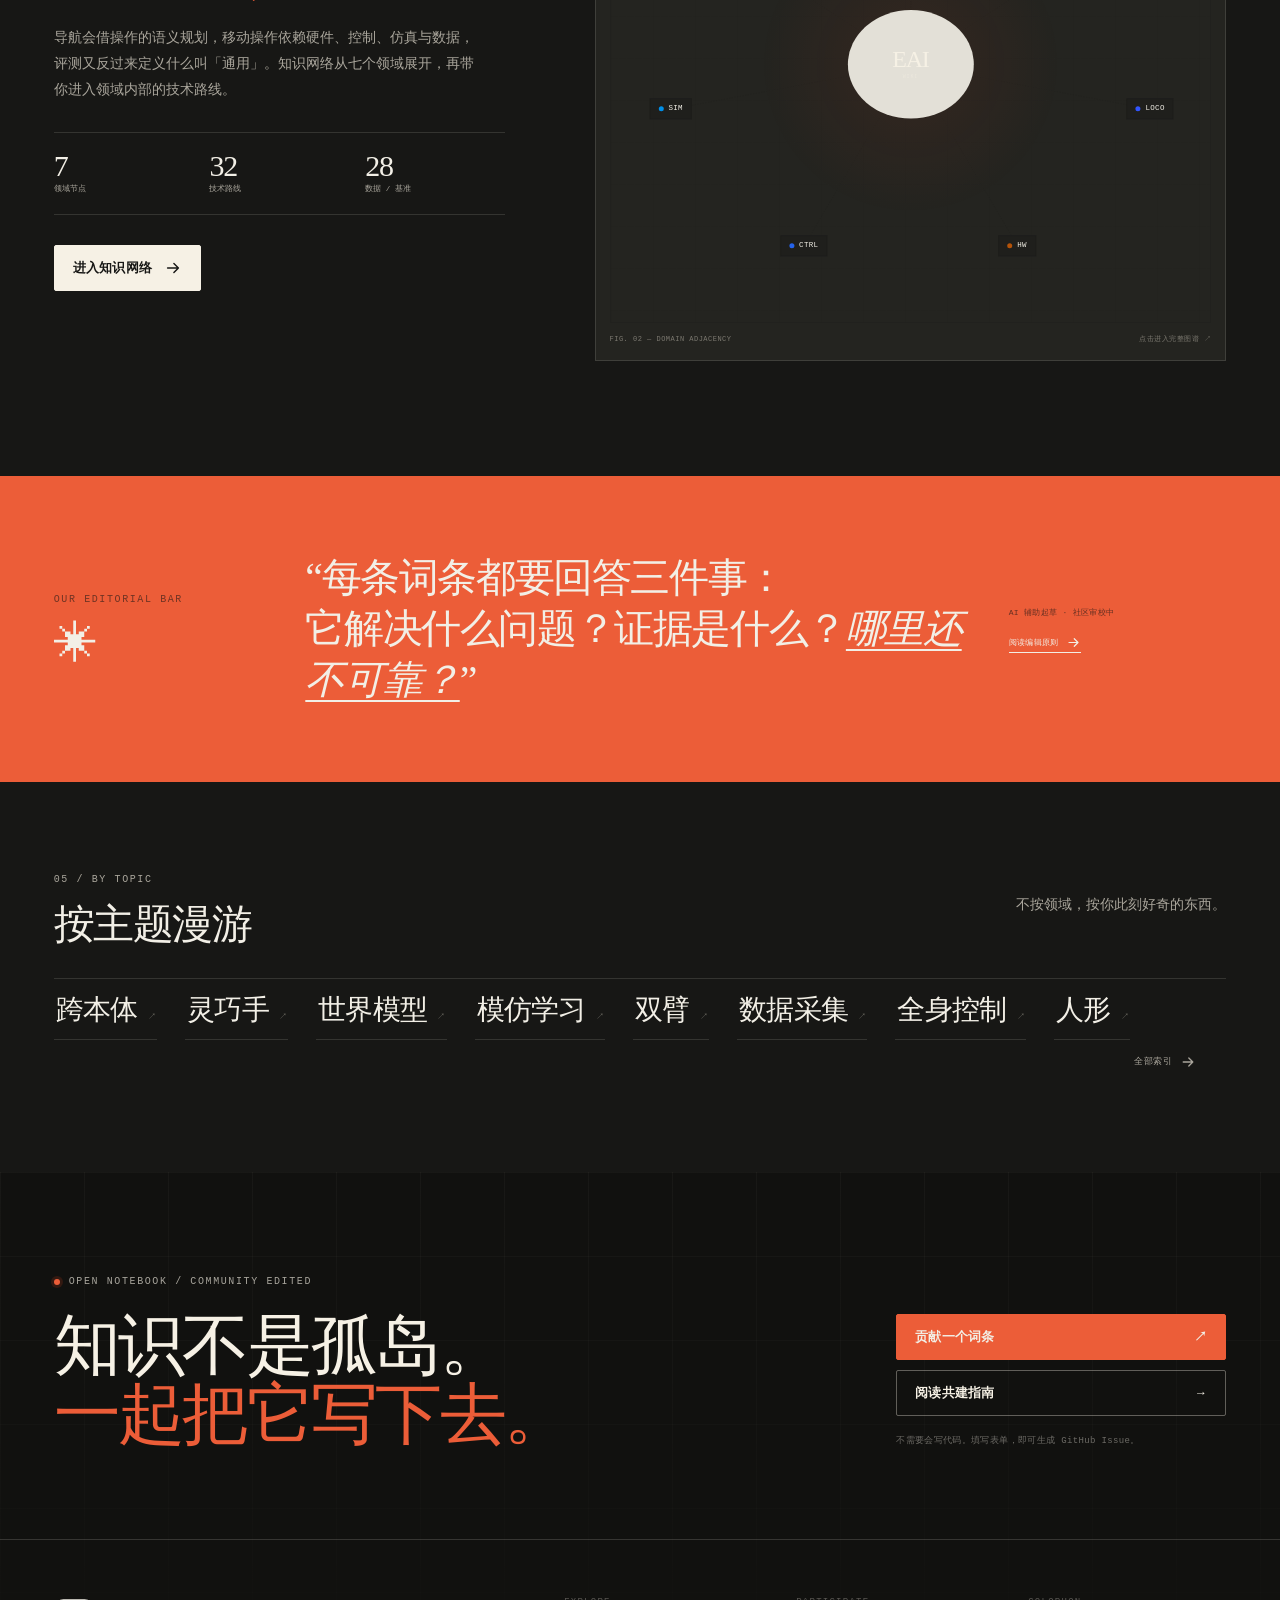
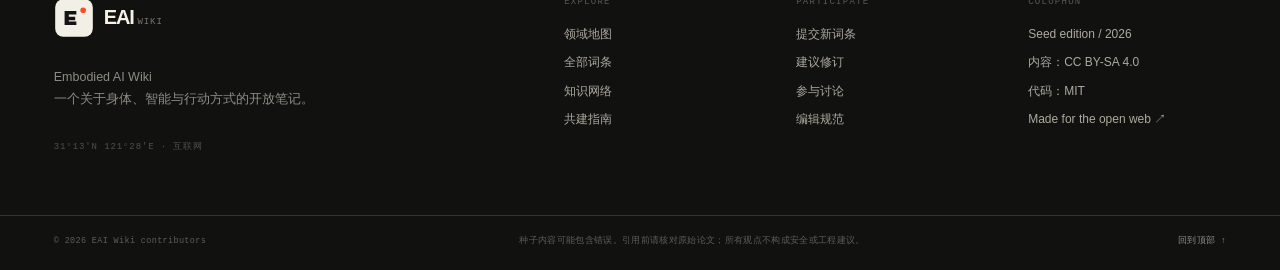
==== commit ef7dae33: "feat: add hardware and control research domains" ====
--- a/index.html
+++ b/index.html
@@ -4,7 +4,7 @@
   <meta charset="utf-8">
   <meta name="viewport" content="width=device-width, initial-scale=1">
   <title>EAI Wiki · 具身智能开放知识库</title>
-  <meta name="description" content="EAI Wiki 是一个由社区共建的具身智能知识库：导航、操作、移动操作、仿真器、数据与评测五大领域，按技术路线整理论文、数据集、benchmark 与开放讨论。">
+  <meta name="description" content="EAI Wiki 是一个由社区共建的具身智能知识库：导航、操作、移动操作、硬件、控制、仿真器、数据与评测七大领域，按技术路线整理论文、数据集、benchmark 与开放讨论。">
   <meta name="author" content="EAI Wiki contributors">
   <meta name="theme-color" content="#171715">
   <meta name="color-scheme" content="dark">
@@ -26,7 +26,7 @@
       "@type": "WebSite",
       "name": "EAI Wiki",
       "alternateName": "Embodied AI Wiki",
-      "description": "一个由社区共建的具身智能开放知识库：五大研究领域、技术路线、论文与系统词条、数据集与 benchmark。",
+      "description": "一个由社区共建的具身智能开放知识库：七大研究领域、技术路线、论文与系统词条、数据集与 benchmark。",
       "inLanguage": "zh-CN"
     }
   </script>
--- a/assets/css/styles.css
+++ b/assets/css/styles.css
@@ -967,6 +967,8 @@
 .loop-node--three { top: 48%; right: -2%; border-left-color: var(--cream); }
 .loop-node--four { right: 6%; bottom: 10%; border-left-color: var(--orange); }
 .loop-node--five { left: 3%; bottom: 12%; border-left-color: rgba(246, 241, 229, 0.5); }
+.loop-node--six { top: 43%; left: -1%; border-left-color: var(--orange); }
+.loop-node--seven { left: 42%; bottom: 1%; border-left-color: var(--blue); }
 .art-axis,
 .art-coord {
   position: absolute;
@@ -1052,7 +1054,7 @@
 .domain-grid {
   display: grid;
   grid-template-columns: repeat(12, minmax(0, 1fr));
-  grid-template-rows: repeat(3, minmax(258px, auto));
+  grid-template-rows: repeat(4, minmax(258px, auto));
   gap: 12px;
 }
 .domain-card {
@@ -1100,8 +1102,10 @@
 .domain-card[data-domain="manipulation"] { grid-column: 1 / span 7; grid-row: 1 / span 2; }
 .domain-card[data-domain="navigation"] { grid-column: 8 / -1; grid-row: 1; }
 .domain-card[data-domain="loco-manipulation"] { grid-column: 8 / -1; grid-row: 2; }
-.domain-card[data-domain="simulation"] { grid-column: 1 / span 6; grid-row: 3; }
-.domain-card[data-domain="data"] { grid-column: 7 / -1; grid-row: 3; }
+.domain-card[data-domain="hardware"] { grid-column: 1 / span 6; grid-row: 3; }
+.domain-card[data-domain="control"] { grid-column: 7 / -1; grid-row: 3; }
+.domain-card[data-domain="simulation"] { grid-column: 1 / span 6; grid-row: 4; }
+.domain-card[data-domain="data"] { grid-column: 7 / -1; grid-row: 4; }
 .domain-card--feature::after {
   content: "";
   position: absolute;
@@ -3901,7 +3905,7 @@
 
 @media (max-width: 1240px) {
   .hero { grid-template-columns: minmax(0, 1fr) minmax(380px, 0.88fr); gap: 38px; }
-  .domain-grid { grid-template-rows: repeat(3, 272px); }
+  .domain-grid { grid-template-rows: repeat(4, 272px); }
   .entry-grid { grid-template-columns: repeat(3, minmax(0, 1fr)); }
   .featured-layout { grid-template-columns: minmax(0, 1.1fr) minmax(0, 0.9fr); }
   .spotlight-main { grid-template-columns: 1fr 150px; }
@@ -3919,6 +3923,8 @@
 }
 
 @media (max-width: 1050px) {
+  .hero { grid-template-columns: minmax(0, 1fr); min-height: 0; gap: 34px; }
+  .hero-art { order: 2; }
   .primary-nav { gap: 18px; }
   .primary-nav a { font-size: 11.5px; }
   .search-trigger span:not(.sr-only) { display: none; }
@@ -3926,14 +3932,14 @@
   .header-github-label { display: none; }
   .header-github { padding: 0 9px; }
 
-  .hero { min-height: auto; grid-template-columns: minmax(0, 1fr) minmax(340px, 0.8fr); }
+  .hero { min-height: auto; grid-template-columns: minmax(0, 1fr); }
   .hero-title { font-size: clamp(54px, 7.6vw, 88px); }
   .art-canvas { min-height: 430px; }
   .loop-node { min-width: 92px; }
   .loop-node b { font-size: 10px; }
   .loop-node--three { right: 0; }
 
-  .domain-grid { grid-template-rows: repeat(3, 290px); }
+  .domain-grid { grid-template-rows: repeat(4, 290px); }
   .dc-feature-copy h3 { font-size: 44px; }
   .dc-watermark { font-size: 140px; }
   .route-grid { grid-template-columns: 1fr 1fr; }
@@ -4184,6 +4190,8 @@
   .loop-node--three { top: 48%; right: -4%; }
   .loop-node--four { right: 1%; bottom: 6%; }
   .loop-node--five { left: 0; bottom: 7%; }
+  .loop-node--six { top: 43%; left: -2%; }
+  .loop-node--seven { left: 35%; bottom: 0; }
   .art-axis { display: none; }
   .art-foot { font-size: 6.5px; }
   .art-topline { font-size: 6.5px; }
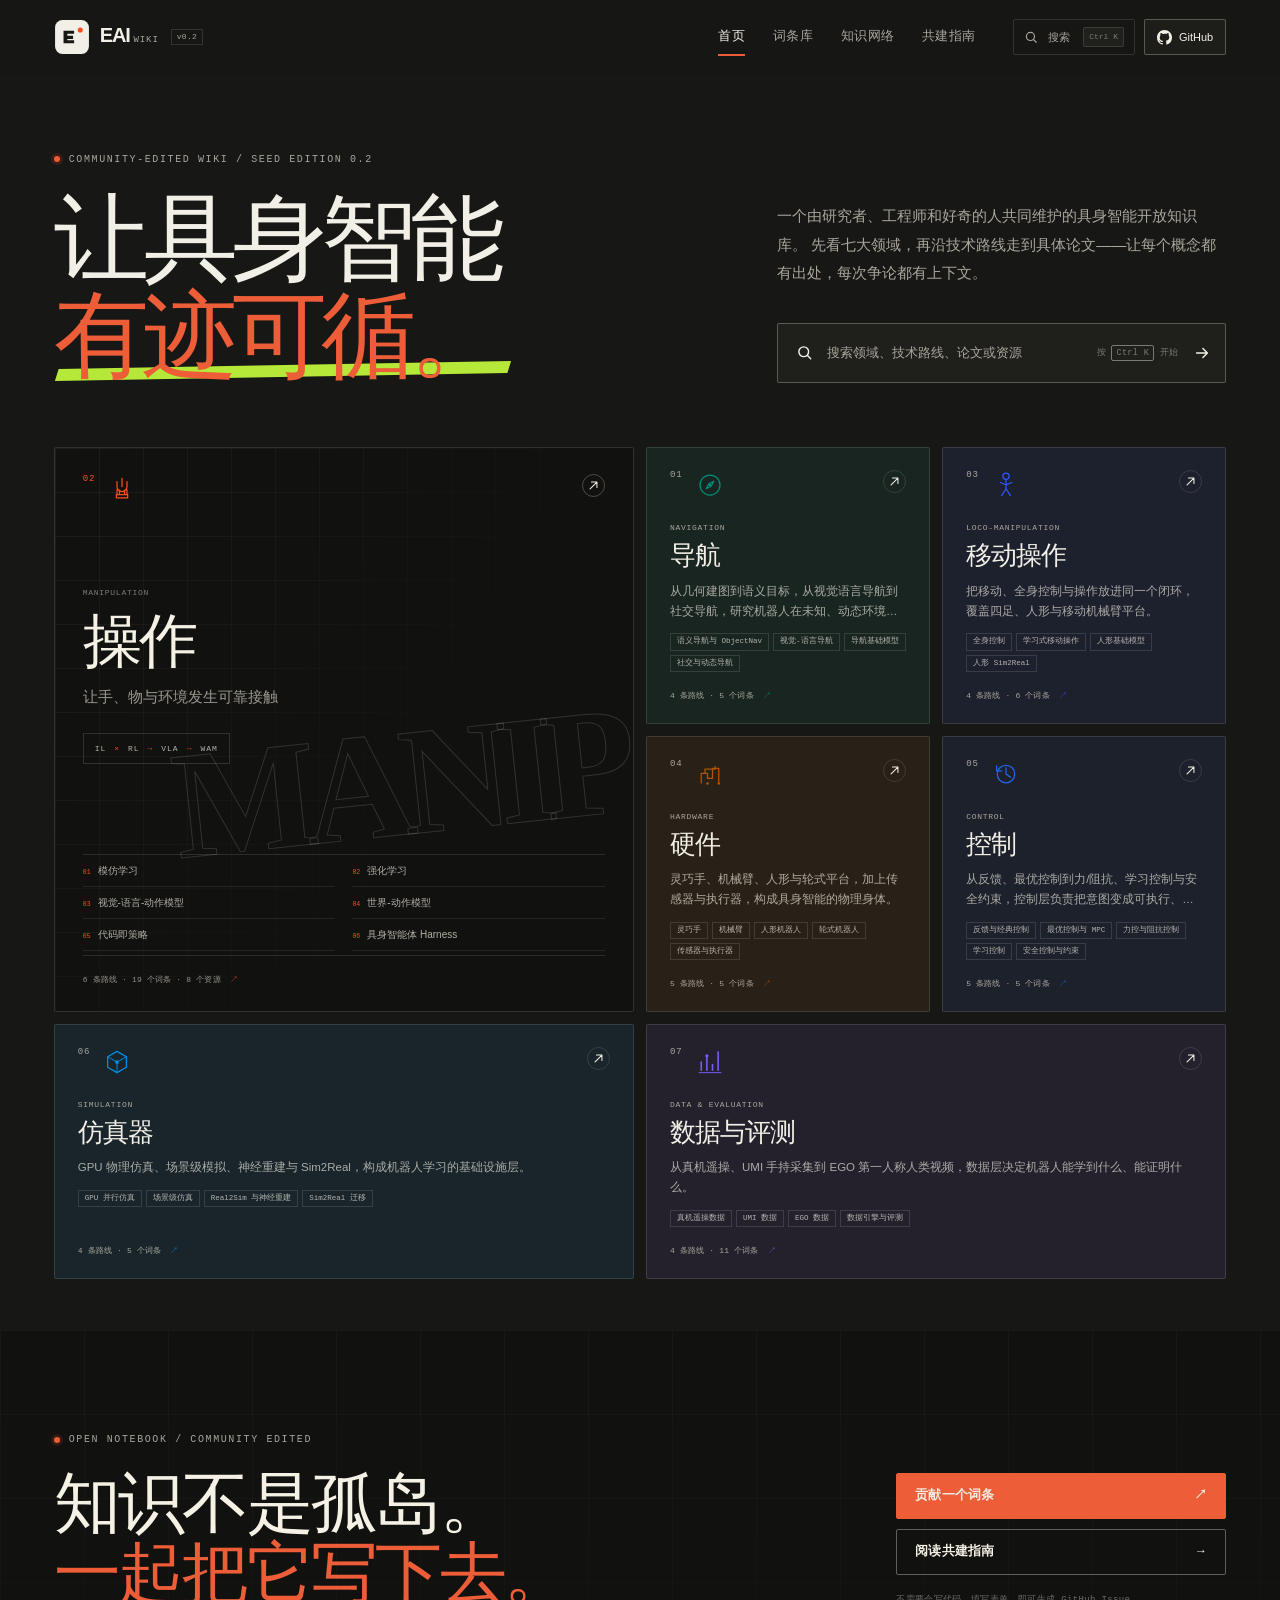
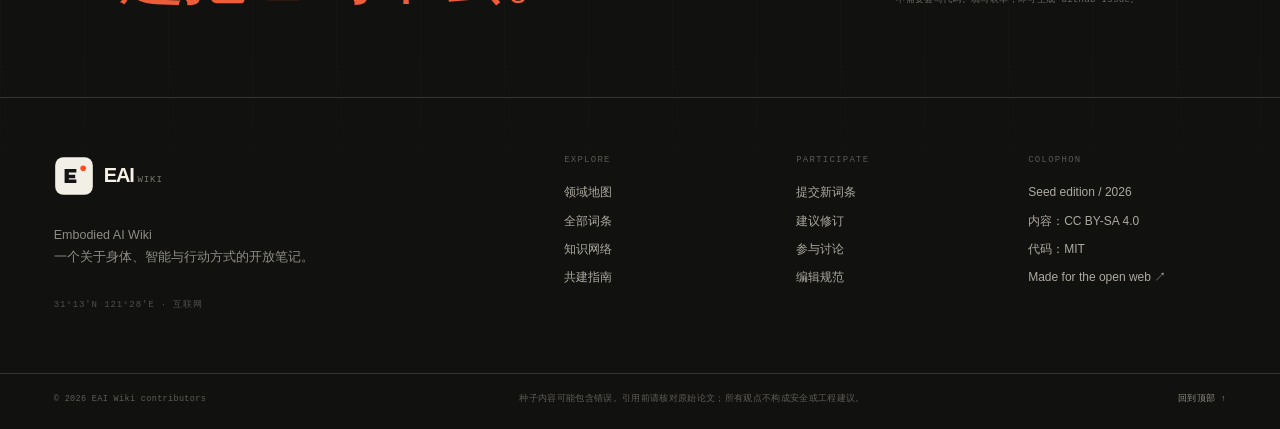
==== commit 0d85f33d: "chore: configure GitHub Pages deployment" ====
--- a/index.html
+++ b/index.html
@@ -13,10 +13,13 @@
   <meta property="og:locale" content="zh_CN">
   <meta property="og:title" content="EAI Wiki · 具身智能开放知识库">
   <meta property="og:description" content="从导航、操作到数据与评测：按技术路线阅读具身智能的论文、系统、数据集与 benchmark。">
-  <meta property="og:image" content="assets/img/og-cover.png">
+  <meta property="og:url" content="https://dreamfallenflowers.github.io/eai-wiki/">
+  <meta property="og:image" content="https://dreamfallenflowers.github.io/eai-wiki/assets/img/og-cover.png">
   <meta name="twitter:card" content="summary_large_image">
   <meta name="twitter:title" content="EAI Wiki · 具身智能开放知识库">
   <meta name="twitter:description" content="从导航、操作到数据与评测：按技术路线阅读具身智能的论文、系统、数据集与 benchmark。">
+  <meta name="twitter:image" content="https://dreamfallenflowers.github.io/eai-wiki/assets/img/og-cover.png">
+  <link rel="canonical" href="https://dreamfallenflowers.github.io/eai-wiki/">
   <link rel="icon" href="assets/img/favicon.svg" type="image/svg+xml">
   <link rel="stylesheet" href="assets/css/styles.css">
   <script>document.documentElement.classList.replace('no-js', 'js');</script>
@@ -27,6 +30,7 @@
       "name": "EAI Wiki",
       "alternateName": "Embodied AI Wiki",
       "description": "一个由社区共建的具身智能开放知识库：七大研究领域、技术路线、论文与系统词条、数据集与 benchmark。",
+      "url": "https://dreamfallenflowers.github.io/eai-wiki/",
       "inLanguage": "zh-CN"
     }
   </script>
--- a/assets/css/styles.css
+++ b/assets/css/styles.css
@@ -1051,10 +1051,34 @@
 /* domain atlas card grid */
 
 .domains-section { padding-bottom: clamp(80px, 10vw, 150px); }
+.view--home .hero { padding-bottom: clamp(36px, 4vw, 58px); }
+.view--home .domains-section { padding-top: clamp(24px, 3.5vw, 46px); }
+.hero--cards {
+  display: block;
+  min-height: 0;
+  padding-top: clamp(48px, 6vw, 86px);
+  padding-bottom: clamp(54px, 7vw, 88px);
+}
+.hero--cards .hero-copy { order: 1; }
+.hero--cards .domain-grid { order: 2; margin-top: clamp(36px, 5vw, 66px); }
+
+@media (min-width: 1051px) {
+  .hero--cards .hero-copy {
+    display: grid;
+    grid-template-columns: minmax(0, 1.18fr) minmax(320px, 0.82fr);
+    column-gap: clamp(40px, 6vw, 96px);
+    align-items: end;
+  }
+  .hero--cards .hero-eyebrow { grid-column: 1 / -1; }
+  .hero--cards .hero-title { grid-column: 1; grid-row: 2 / span 2; }
+  .hero--cards .hero-lede { grid-column: 2; grid-row: 2; margin-top: 0; }
+  .hero--cards .hero-search { grid-column: 2; grid-row: 3; margin-top: 26px; }
+}
+
 .domain-grid {
   display: grid;
   grid-template-columns: repeat(12, minmax(0, 1fr));
-  grid-template-rows: repeat(4, minmax(258px, auto));
+  grid-template-rows: repeat(3, minmax(242px, auto));
   gap: 12px;
 }
 .domain-card {
@@ -1099,13 +1123,13 @@
   color: var(--cream);
   border-color: var(--ink);
 }
-.domain-card[data-domain="manipulation"] { grid-column: 1 / span 7; grid-row: 1 / span 2; }
-.domain-card[data-domain="navigation"] { grid-column: 8 / -1; grid-row: 1; }
-.domain-card[data-domain="loco-manipulation"] { grid-column: 8 / -1; grid-row: 2; }
-.domain-card[data-domain="hardware"] { grid-column: 1 / span 6; grid-row: 3; }
-.domain-card[data-domain="control"] { grid-column: 7 / -1; grid-row: 3; }
-.domain-card[data-domain="simulation"] { grid-column: 1 / span 6; grid-row: 4; }
-.domain-card[data-domain="data"] { grid-column: 7 / -1; grid-row: 4; }
+.domain-card[data-domain="manipulation"] { grid-column: 1 / span 6; grid-row: 1 / span 2; }
+.domain-card[data-domain="navigation"] { grid-column: 7 / span 3; grid-row: 1; }
+.domain-card[data-domain="loco-manipulation"] { grid-column: 10 / -1; grid-row: 1; }
+.domain-card[data-domain="hardware"] { grid-column: 7 / span 3; grid-row: 2; }
+.domain-card[data-domain="control"] { grid-column: 10 / -1; grid-row: 2; }
+.domain-card[data-domain="simulation"] { grid-column: 1 / span 6; grid-row: 3; }
+.domain-card[data-domain="data"] { grid-column: 7 / -1; grid-row: 3; }
 .domain-card--feature::after {
   content: "";
   position: absolute;
@@ -3905,7 +3929,7 @@
 
 @media (max-width: 1240px) {
   .hero { grid-template-columns: minmax(0, 1fr) minmax(380px, 0.88fr); gap: 38px; }
-  .domain-grid { grid-template-rows: repeat(4, 272px); }
+  .domain-grid { grid-template-rows: repeat(3, 280px); }
   .entry-grid { grid-template-columns: repeat(3, minmax(0, 1fr)); }
   .featured-layout { grid-template-columns: minmax(0, 1.1fr) minmax(0, 0.9fr); }
   .spotlight-main { grid-template-columns: 1fr 150px; }
@@ -3939,7 +3963,7 @@
   .loop-node b { font-size: 10px; }
   .loop-node--three { right: 0; }
 
-  .domain-grid { grid-template-rows: repeat(4, 290px); }
+  .domain-grid { grid-template-rows: repeat(3, 290px); }
   .dc-feature-copy h3 { font-size: 44px; }
   .dc-watermark { font-size: 140px; }
   .route-grid { grid-template-columns: 1fr 1fr; }
@@ -4861,6 +4885,56 @@
 .view--contribute-wiki .faq-list details { border-color: var(--line); }
 .view--contribute-wiki .faq-list details p { color: #c9c4ba; }
 .view--contribute-wiki .code-block { background: #11110f; color: #e7e2d8; border-color: #4a4a44; }
+.contribute-invitation {
+  position: relative;
+  margin: 28px 0 34px;
+  padding: clamp(24px, 3.6vw, 42px);
+  border: 1px solid var(--line-strong);
+  background:
+    radial-gradient(120% 160% at 100% 0%, rgba(236, 93, 56, 0.16), transparent 44%),
+    #1f1f1c;
+  overflow: hidden;
+}
+.contribute-invitation::before {
+  content: "";
+  position: absolute;
+  top: 0;
+  left: 0;
+  width: 96px;
+  height: 3px;
+  background: var(--orange);
+}
+.contribute-invitation .eyebrow { color: var(--orange); margin-bottom: 14px; }
+.contribute-invitation h2 {
+  max-width: 800px;
+  margin: 0;
+  color: var(--ink);
+  font-family: var(--serif);
+  font-size: clamp(36px, 4.6vw, 58px);
+  font-weight: 500;
+  line-height: 1.06;
+  letter-spacing: -0.045em;
+}
+.contribute-invitation h2 em { color: var(--orange); font-style: normal; }
+.contribute-invitation p {
+  max-width: 720px;
+  margin-top: 18px;
+  color: #c9c4ba;
+  font-size: 13.5px;
+  line-height: 1.9;
+}
+.contribute-invitation-actions { display: flex; flex-wrap: wrap; gap: 9px; margin-top: 24px; }
+.contribute-invitation .contribute-invitation-sign {
+  margin-top: 22px;
+  color: var(--muted-light);
+  font-family: var(--mono);
+  font-size: 8.5px;
+  letter-spacing: 0.08em;
+  text-transform: uppercase;
+}
+@media (max-width: 590px) {
+  .contribute-invitation h2 { font-size: clamp(30px, 7.8vw, 36px); }
+}
 .site-footer { background: #11110f; color: var(--cream); }
 .site-footer::before { opacity: 0.9; }
 .marquee { background: #11110f; border-color: #2a2a26; color: var(--cream); }
